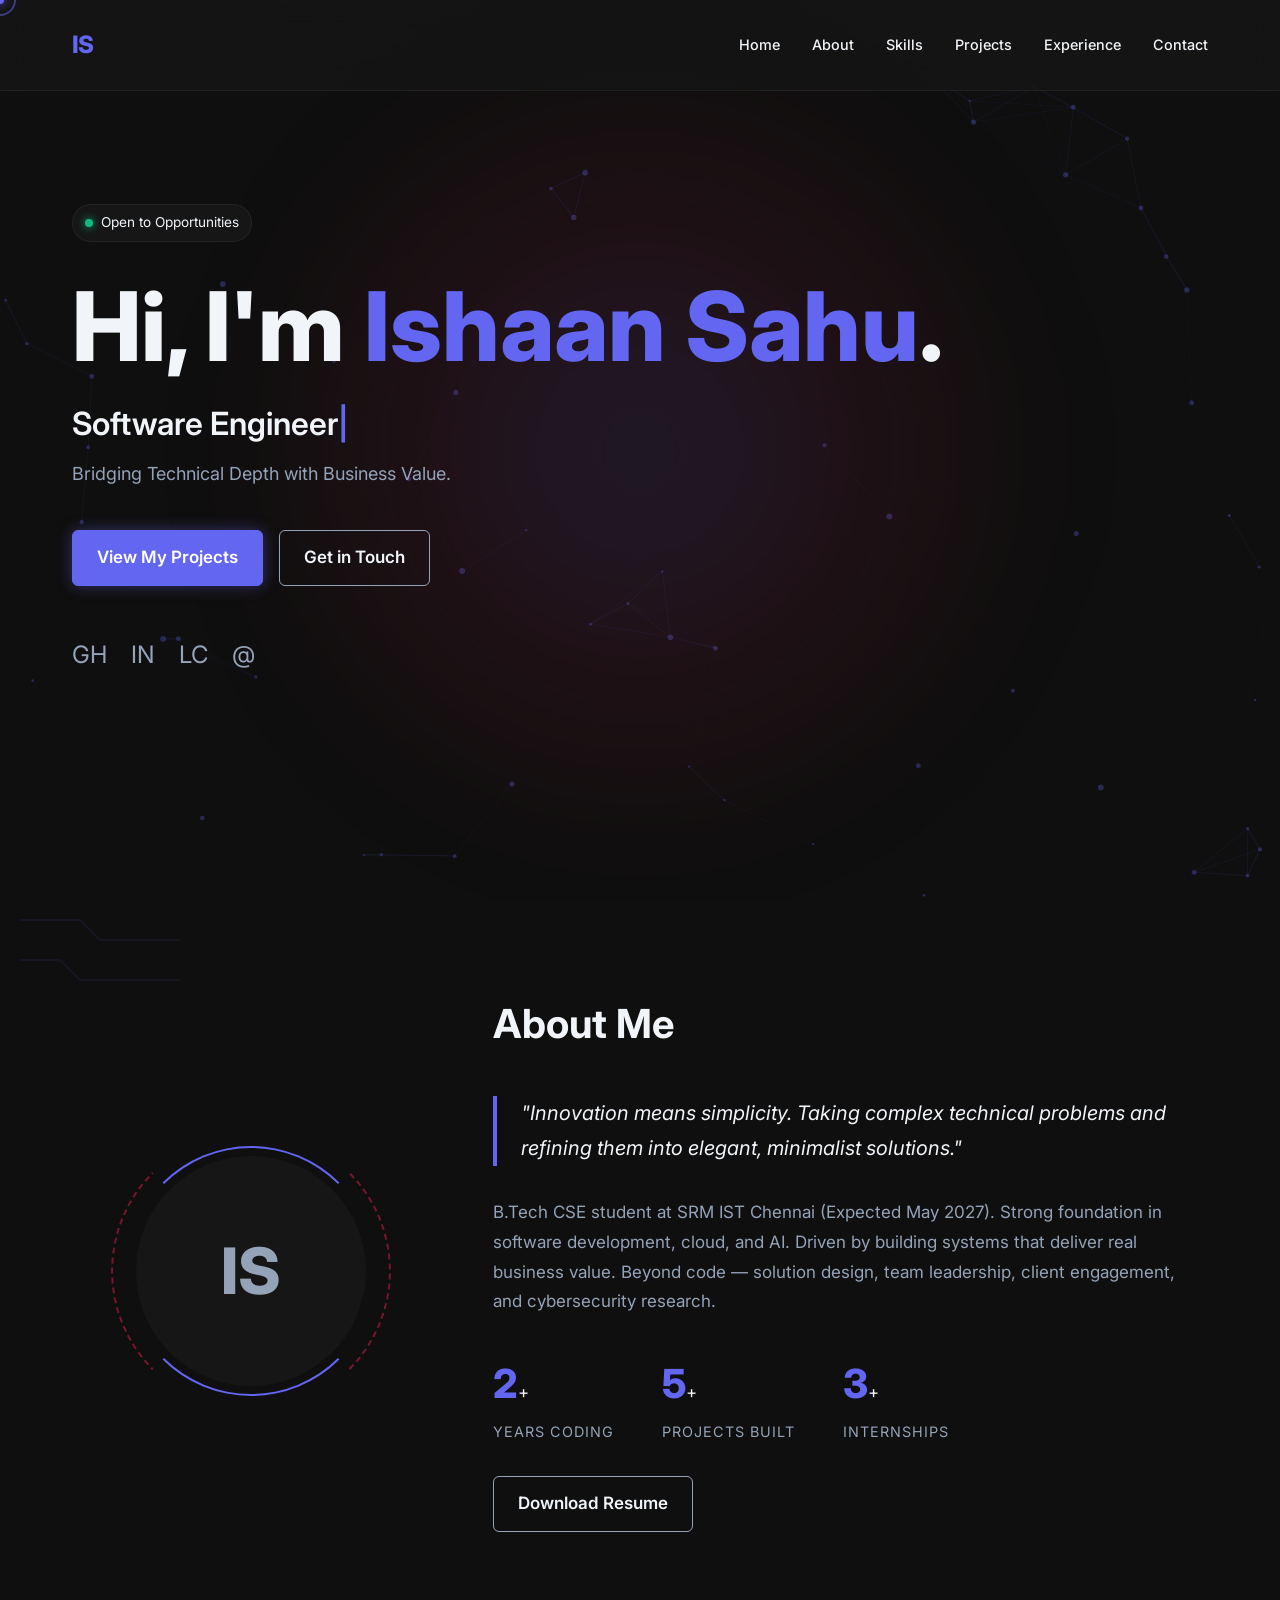
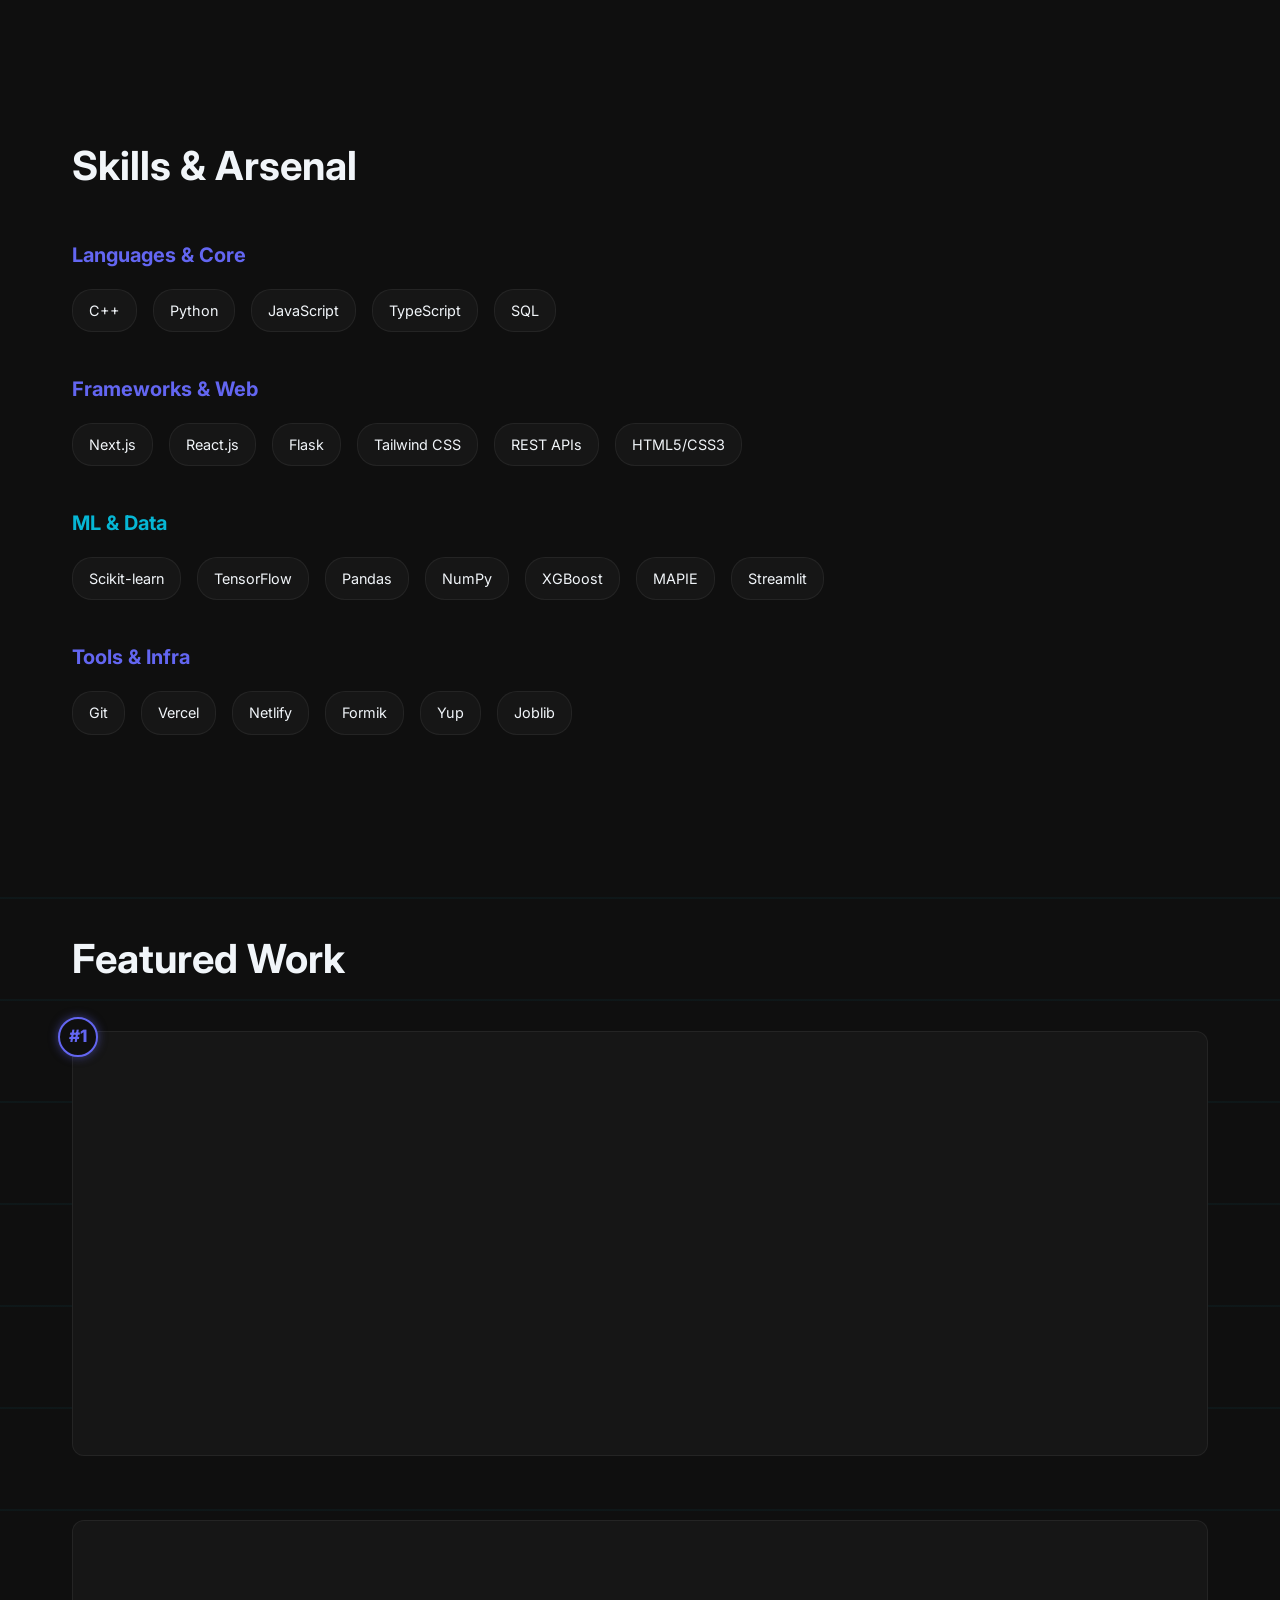
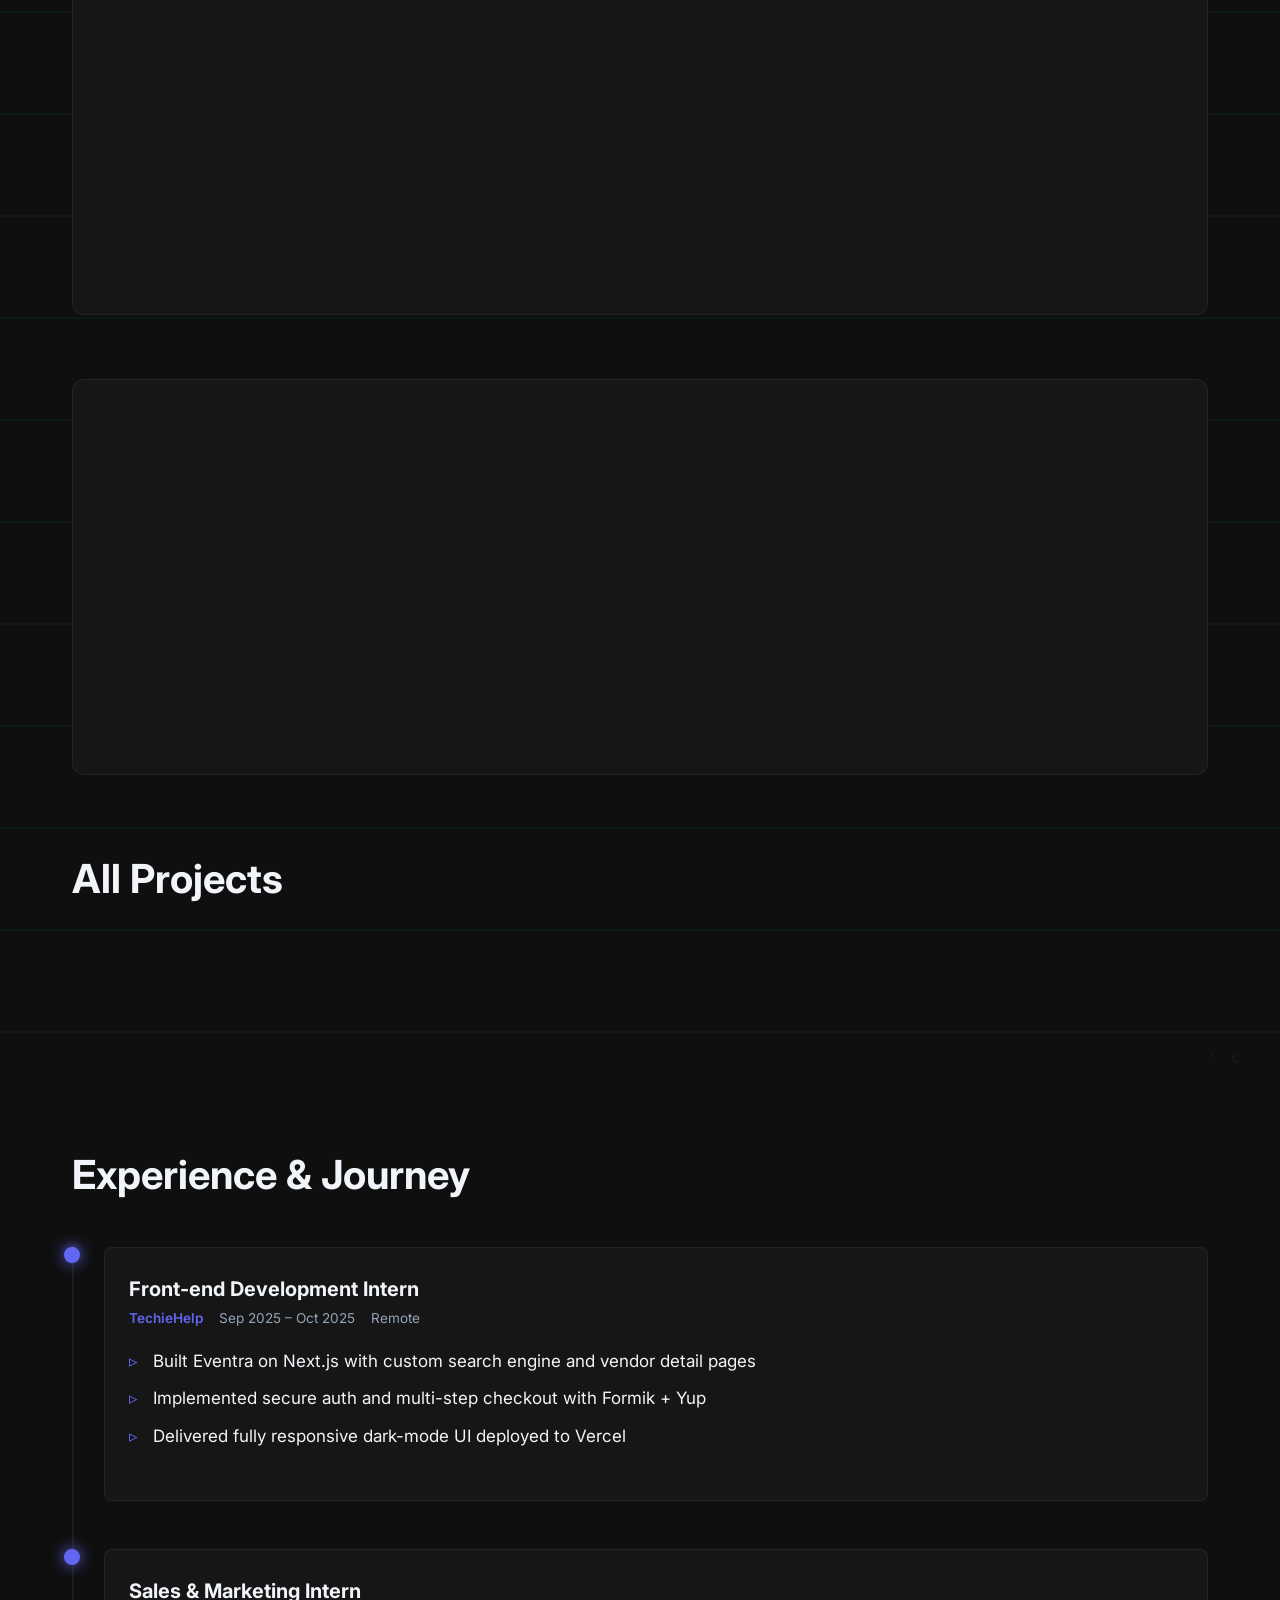
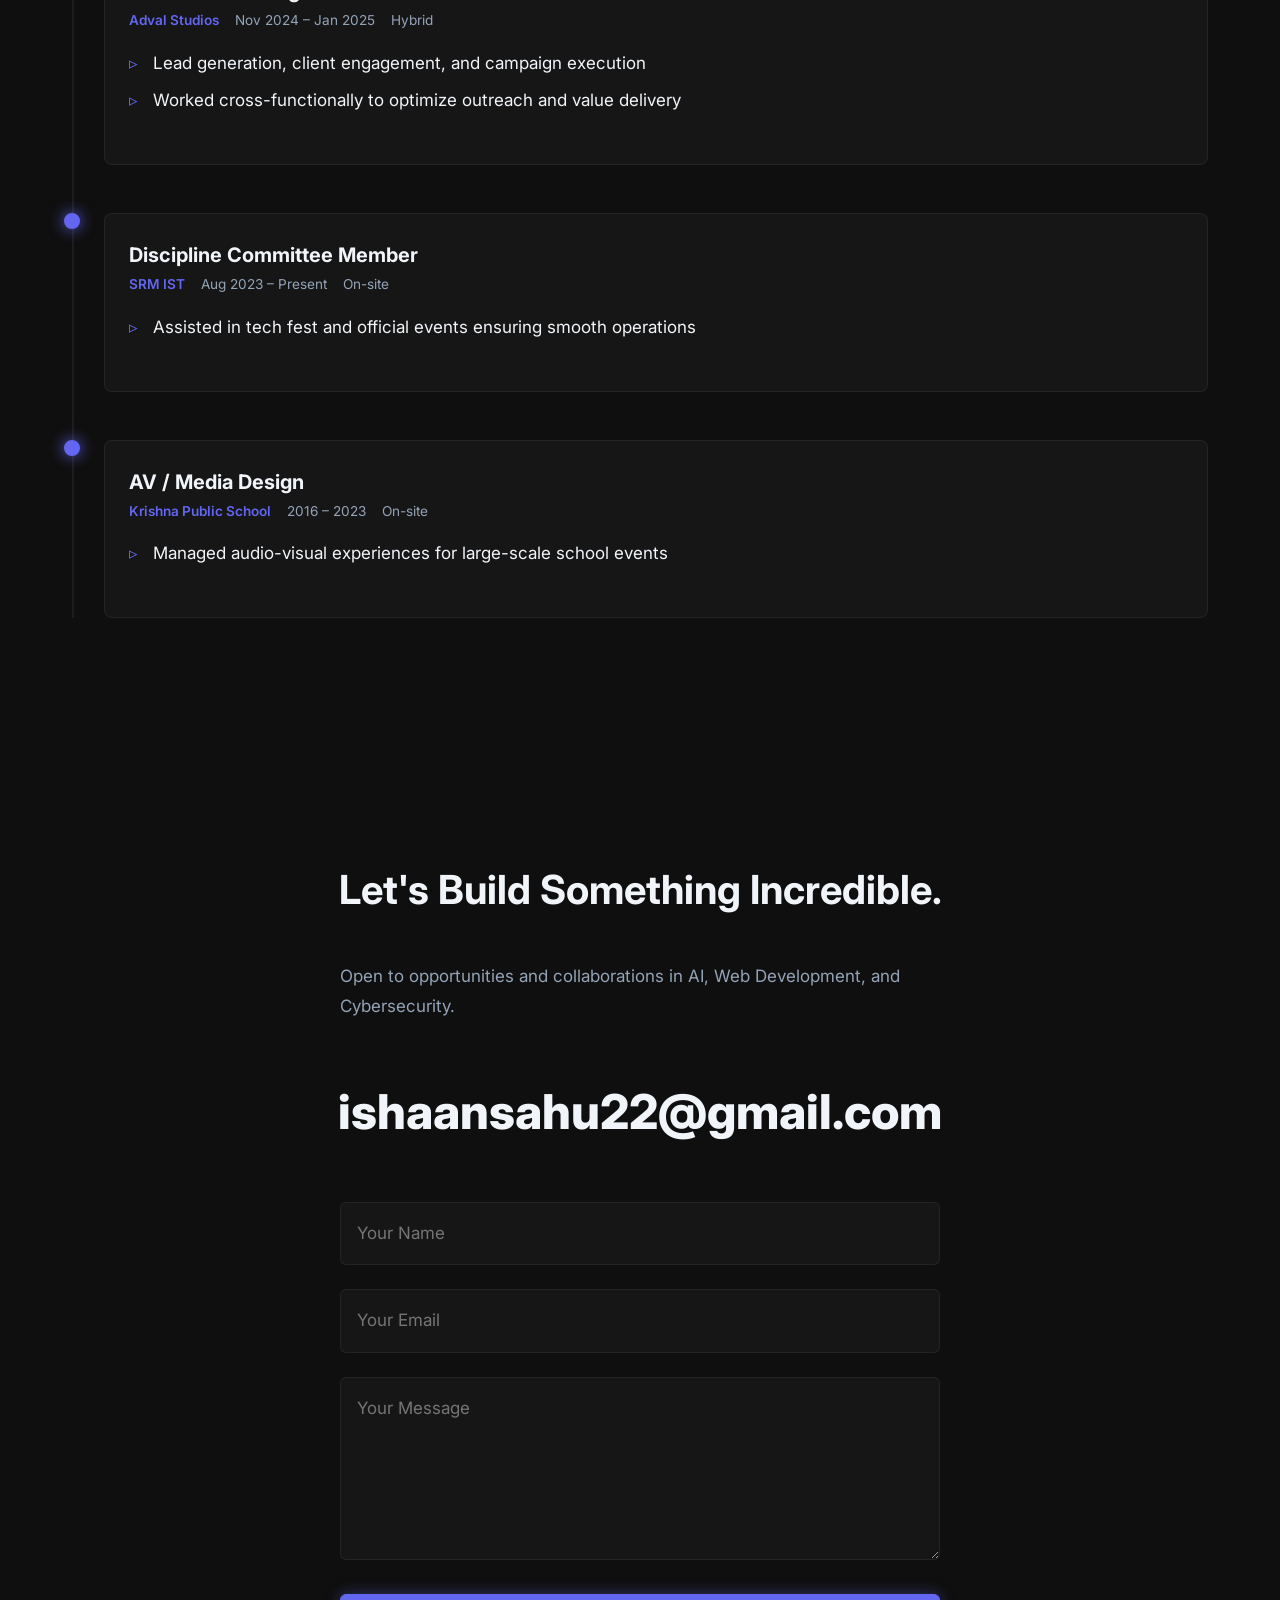
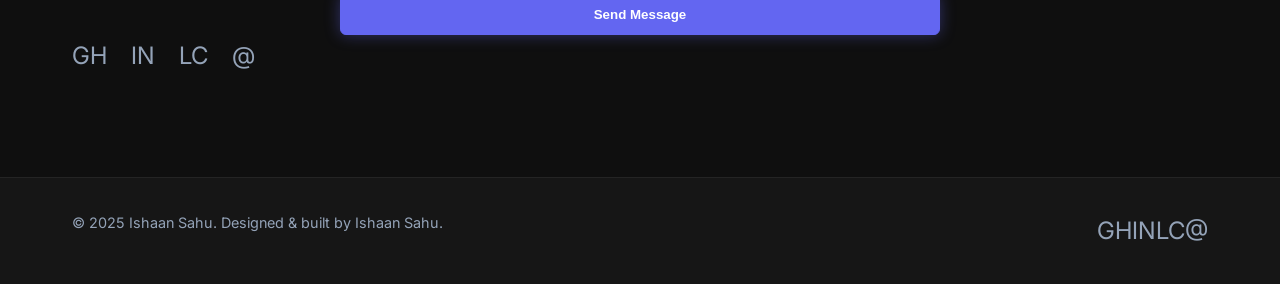
==== index.html @ 908d0d0a "Initial commit: Portfolio site with dynamic content, admin panel, and Netlify functions" ====
<!DOCTYPE html>
<html lang="en">
<head>
  <meta charset="UTF-8">
  <meta name="viewport" content="width=device-width, initial-scale=1.0">
  <title>Ishaan Sahu | Portfolio</title>
  <link rel="preconnect" href="https://fonts.googleapis.com">
  <link rel="preconnect" href="https://fonts.gstatic.com" crossorigin>
  <link href="https://fonts.googleapis.com/css2?family=Inter:wght@300;400;500;600;700;800&display=swap" rel="stylesheet">
  <link rel="stylesheet" href="styles.css">
  <noscript>
    <style>
      .reveal { opacity: 1 !important; transform: none !important; }
      .timeline-item { opacity: 1 !important; transform: none !important; }
      body { cursor: auto; }
    </style>
  </noscript>
</head>
<body>
  <!-- Custom Cursor -->
  <div class="cursor-dot"></div>
  <div class="cursor-ring"></div>

  <!-- Navbar -->
  <nav id="navbar">
    <div class="nav-container">
      <a href="#hero" class="logo">IS</a>
      <div class="hamburger" id="hamburger">
        <span></span><span></span><span></span>
      </div>
      <ul class="nav-links">
        <li><a href="#hero">Home</a></li>
        <li><a href="#about">About</a></li>
        <li><a href="#skills">Skills</a></li>
        <li><a href="#projects">Projects</a></li>
        <li><a href="#experience">Experience</a></li>
        <li><a href="#contact">Contact</a></li>
      </ul>
    </div>
  </nav>

  <!-- Hero Section -->
  <section id="hero" class="hero">
    <div class="hero-bg">
      <div class="gradient-mesh"></div>
      <canvas id="neural-canvas"></canvas>
    </div>
    <div class="hero-content container reveal">
      <div class="status-badge" id="hero-status">
        <span class="pulse-dot"></span>
        <span id="hero-status-text">Loading...</span>
      </div>
      <h1 class="hero-heading" id="hero-heading">Hi, I'm <span class="accent-text">Ishaan Sahu</span>.</h1>
      <div class="typewriter-container">
        <span id="typewriter" class="typewriter"></span><span class="cursor">|</span>
      </div>
      <p class="hero-subtext" id="hero-subtext"></p>
      <div class="hero-ctas">
        <a href="#projects" class="btn btn-primary">View My Projects</a>
        <a href="#contact" class="btn btn-outline">Get in Touch</a>
      </div>
      <div class="social-row" id="hero-socials">
        <!-- Injected via JS -->
      </div>
    </div>
  </section>

  <!-- About Section -->
  <section id="about" class="about">
    <!-- SVG Decorations -->
    <svg class="circuit-deco top-left" viewBox="0 0 100 100" xmlns="http://www.w3.org/2000/svg">
      <path d="M10,10 L40,10 L50,20 L90,20 M10,30 L30,30 L40,40 L90,40" stroke="var(--accent-primary)" fill="none" stroke-width="1"/>
    </svg>
    <div class="container reveal">
      <div class="about-grid">
        <div class="about-visual">
          <div class="avatar-container">
            <div class="avatar-ring inner-ring"></div>
            <div class="avatar-ring outer-ring"></div>
            <div class="avatar-placeholder">IS</div>
          </div>
        </div>
        <div class="about-text">
          <h2 class="section-title">About Me</h2>
          <blockquote class="italic-quote">"Innovation means simplicity. Taking complex technical problems and refining them into elegant, minimalist solutions."</blockquote>
          <p id="about-bio"></p>
          <div class="stats-row">
            <div class="stat-item"><span class="stat-number" data-target="2">0</span><span>+</span><div class="stat-label">Years Coding</div></div>
            <div class="stat-item"><span class="stat-number" data-target="5">0</span><span>+</span><div class="stat-label">Projects Built</div></div>
            <div class="stat-item"><span class="stat-number" data-target="3">0</span><span>+</span><div class="stat-label">Internships</div></div>
          </div>
          <a href="assets/resume.pdf" target="_blank" class="btn btn-outline">Download Resume</a>
        </div>
      </div>
    </div>
  </section>

  <!-- Skills Section -->
  <section id="skills" class="skills">
    <div class="container reveal">
      <h2 class="section-title">Skills & Arsenal</h2>
      <div id="skills-container" class="skills-grid">
        <!-- Injected via JS -->
      </div>
    </div>
  </section>

  <!-- Projects Section -->
  <section id="projects" class="projects">
    <div class="projects-bg">
      <div class="data-stream"></div>
    </div>
    <div class="container reveal">
      <h2 class="section-title">Featured Work</h2>
      <div id="featured-projects" class="featured-grid">
        <!-- Injected via JS -->
      </div>

      <h2 class="section-title mt-20">All Projects</h2>
      <div id="all-projects" class="all-projects-grid">
        <!-- Injected via JS -->
      </div>
    </div>
  </section>

  <!-- Experience Section -->
  <section id="experience" class="experience">
    <div class="matrix-rain" id="matrix-rain"></div>
    <div class="container reveal">
      <h2 class="section-title">Experience & Journey</h2>
      <div class="timeline" id="timeline-container">
        <div class="timeline-line"></div>
        <!-- Injected via JS -->
      </div>
    </div>
  </section>

  <!-- Contact Section -->
  <section id="contact" class="contact">
    <div class="container reveal">
      <h2 class="section-title center">Let's Build Something Incredible.</h2>
      <p class="contact-subtext center">Open to opportunities and collaborations in AI, Web Development, and Cybersecurity.</p>
      
      <a href="mailto:ishaansahu22@gmail.com" class="hero-email" id="contact-email">ishaansahu22@gmail.com</a>
      
      <div class="contact-form-container">
        <form name="contact" method="POST" data-netlify="true" class="contact-form">
          <div class="form-group">
            <input type="text" name="name" required placeholder="Your Name">
          </div>
          <div class="form-group">
            <input type="email" name="email" required placeholder="Your Email">
          </div>
          <div class="form-group">
            <textarea name="message" required placeholder="Your Message" rows="5"></textarea>
          </div>
          <button type="submit" class="btn btn-primary btn-submit">Send Message</button>
        </form>
      </div>
      
      <div class="social-row center" id="contact-socials">
        <!-- Injected via JS -->
      </div>
    </div>
  </section>

  <!-- Footer -->
  <footer id="footer">
    <div class="container footer-container">
      <p id="footer-text"></p>
      <div class="footer-socials" id="footer-socials-row"></div>
    </div>
  </footer>

  <script src="script.js"></script>
</body>
</html>
---- styles.css ----
:root {
  /* Colors */
  --bg-dark: #0f0f0f;
  --surface: #161616;
  --surface-hover: #1c1c1c;
  --text-main: #f1f5f9;
  --text-muted: #94a3b8;
  
  --accent-primary: #6366f1; /* Indigo */
  --accent-secondary: #e11d48; /* Crimson */
  --accent-tertiary: #06b6d4; /* Cyan */
  
  --card-border: rgba(255, 255, 255, 0.06);
  --glass-bg: rgba(22, 22, 22, 0.8);
  
  /* Typography */
  --font-family: 'Inter', sans-serif;
  --font-hero: 800 6rem/1.1 var(--font-family); /* Responsive in media queries */
  --font-title: 700 2.5rem/1.2 var(--font-family);
  --font-body: 400 1.0625rem/1.75 var(--font-family); /* 17px */
  
  /* Layout */
  --max-width: 1200px;
  --section-padding: 100px 0;
  
  /* Transitions */
  --transition-fast: 200ms cubic-bezier(0.4, 0, 0.2, 1);
  --transition-slow: 400ms cubic-bezier(0.4, 0, 0.2, 1);
}

/* Accent preset handling via class */
body.theme-emerald { --accent-primary: #10b981; }
body.theme-amber { --accent-primary: #f59e0b; }

* {
  margin: 0;
  padding: 0;
  box-sizing: border-box;
}

html {
  scroll-behavior: smooth;
  font-size: 16px;
}

body {
  background-color: var(--bg-dark);
  color: var(--text-main);
  font: var(--font-body);
  overflow-x: hidden;
  cursor: none; /* Hide default for custom cursor */
}

/* Custom Cursor */
.cursor-dot, .cursor-ring {
  position: fixed;
  top: 0;
  left: 0;
  transform: translate(-50%, -50%);
  border-radius: 50%;
  pointer-events: none;
  z-index: 9999;
}
.cursor-dot {
  width: 8px;
  height: 8px;
  background-color: var(--accent-primary);
  box-shadow: 0 0 10px var(--accent-primary);
  transition: transform 0.1s;
}
.cursor-ring {
  width: 32px;
  height: 32px;
  border: 2px solid var(--accent-primary);
  opacity: 0.5;
  transition: width 0.2s, height 0.2s, border-color 0.2s, opacity 0.2s;
}
body.hovering .cursor-dot {
  transform: translate(-50%, -50%) scale(0.5);
}
body.hovering .cursor-ring {
  width: 48px;
  height: 48px;
  opacity: 1;
}
body.destructive-hover .cursor-dot { background-color: var(--accent-secondary); box-shadow: 0 0 10px var(--accent-secondary); }
body.destructive-hover .cursor-ring { border-color: var(--accent-secondary); }

/* Typography Helpers */
h1, h2, h3, h4 { color: var(--text-main); }
p { color: var(--text-muted); margin-bottom: 1rem; }
a { color: var(--text-main); text-decoration: none; transition: color var(--transition-fast); }
.accent-text { color: var(--accent-primary); }
.italic-quote {
  font-style: italic;
  font-size: 1.25rem;
  color: var(--text-main);
  border-left: 4px solid var(--accent-primary);
  padding-left: 1.5rem;
  margin-bottom: 2rem;
}
.mt-20 { margin-top: 5rem; }

/* Layout */
.container {
  width: 100%;
  max-width: var(--max-width);
  margin: 0 auto;
  padding: 0 2rem;
}
section { padding: var(--section-padding); position: relative; }
.section-title { font: var(--font-title); margin-bottom: 3rem; }
.section-title.center { text-align: center; }

/* Buttons */
.btn {
  display: inline-block;
  padding: 0.75rem 1.5rem;
  border-radius: 6px;
  font-weight: 600;
  cursor: none;
  transition: all var(--transition-fast);
  position: relative;
  overflow: hidden;
}
.btn-primary {
  background: var(--accent-primary);
  color: #fff;
  border: 1px solid var(--accent-primary);
  box-shadow: 0 0 15px rgba(99, 102, 241, 0.4);
}
.btn-primary:hover {
  background: transparent;
  box-shadow: 0 0 25px rgba(99, 102, 241, 0.6);
  transform: translateY(-2px);
}
.btn-outline {
  background: transparent;
  border: 1px solid var(--text-muted);
  color: var(--text-main);
}
.btn-outline:hover {
  border-color: var(--accent-secondary);
  color: var(--accent-secondary);
  transform: translateY(-2px);
}

/* Navbar */
nav {
  position: fixed;
  top: 0;
  width: 100%;
  z-index: 1000;
  background: var(--glass-bg);
  backdrop-filter: blur(14px);
  -webkit-backdrop-filter: blur(14px);
  border-bottom: 1px solid var(--card-border);
  transition: padding var(--transition-slow);
  padding: 1.5rem 0;
}
nav.scrolled { padding: 0.75rem 0; }
.nav-container {
  max-width: var(--max-width);
  margin: 0 auto;
  padding: 0 2rem;
  display: flex;
  justify-content: space-between;
  align-items: center;
}
.logo { font-size: 1.5rem; font-weight: 800; color: var(--accent-primary); letter-spacing: -1px; }
.nav-links { list-style: none; display: flex; gap: 2rem; }
.nav-links a { font-size: 0.9rem; font-weight: 500; position: relative; }
.nav-links a::after {
  content: '';
  position: absolute;
  width: 0; height: 2px;
  bottom: -4px; left: 0;
  background: var(--accent-primary);
  box-shadow: 0 0 8px var(--accent-primary);
  transition: width var(--transition-fast);
}
.nav-links a:hover::after, .nav-links a.active::after { width: 100%; }

.hamburger { display: none; flex-direction: column; gap: 5px; cursor: none; }
.hamburger span { width: 25px; height: 2px; background: var(--text-main); transition: 0.3s; }

/* Hero */
.hero {
  min-height: 100vh;
  display: flex;
  align-items: center;
  position: relative;
  overflow: hidden;
  padding-top: 80px;
}
.hero-bg {
  position: absolute; inset: 0; z-index: -1;
}
#neural-canvas { width: 100%; height: 100%; display: block; }
.gradient-mesh {
  position: absolute;
  top: 50%; left: 50%;
  width: 60vw; height: 60vw;
  background: radial-gradient(circle at center, rgba(99,102,241,0.15) 0%, rgba(225,29,72,0.1) 40%, transparent 70%);
  transform: translate(-50%, -50%);
  filter: blur(80px);
  animation: blob-morph 20s infinite alternate;
}
@keyframes blob-morph {
  0% { transform: translate(-50%, -50%) scale(1); }
  100% { transform: translate(-40%, -60%) scale(1.1); }
}

.status-badge {
  display: inline-flex;
  align-items: center;
  gap: 8px;
  padding: 6px 12px;
  background: var(--surface);
  border: 1px solid var(--card-border);
  border-radius: 20px;
  font-size: 0.85rem;
  margin-bottom: 2rem;
}
.pulse-dot {
  width: 8px; height: 8px;
  background: #10b981;
  border-radius: 50%;
  box-shadow: 0 0 8px #10b981;
  animation: pulse 2s infinite;
}
@keyframes pulse { 0% { opacity: 1; } 50% { opacity: 0.4; } 100% { opacity: 1; } }

.hero-heading { font: var(--font-hero); margin-bottom: 1rem; }
.hero-heading span.word { opacity: 0; display: inline-block; transform: translateY(20px); }

.typewriter-container { font-size: 2rem; font-weight: 600; margin-bottom: 1.5rem; height: 2.4rem; }
.cursor { animation: blink 1s step-end infinite; color: var(--accent-primary); }
@keyframes blink { 50% { opacity: 0; } }

.hero-subtext { max-width: 600px; font-size: 1.125rem; margin-bottom: 2.5rem; }
.hero-ctas { display: flex; gap: 1rem; margin-bottom: 3rem; }
.social-row { display: flex; gap: 1.5rem; }
.social-icon { color: var(--text-muted); font-size: 1.5rem; transition: color var(--transition-fast); }
.social-icon:hover { color: var(--accent-primary); }

/* About */
.about { position: relative; }
.circuit-deco { position: absolute; width: 200px; height: 200px; opacity: 0.08; pointer-events: none; }
.circuit-deco.top-left { top: 0; left: 0; }
.about-grid { display: grid; grid-template-columns: 1fr 2fr; gap: 4rem; align-items: center; }

.avatar-container { position: relative; width: 250px; height: 250px; margin: 0 auto; }
.avatar-ring { position: absolute; inset: 0; border-radius: 50%; border: 2px solid transparent; }
.inner-ring { border-top-color: var(--accent-primary); border-bottom-color: var(--accent-primary); animation: spin 8s linear infinite; }
.outer-ring { inset: -15px; border-left-color: var(--accent-secondary); border-right-color: var(--accent-secondary); border-style: dashed; animation: spin-reverse 15s linear infinite; opacity: 0.5; }
.avatar-placeholder { position: absolute; inset: 10px; background: var(--surface); border-radius: 50%; display: flex; align-items: center; justify-content: center; font-size: 4rem; font-weight: 800; color: var(--text-muted); }

@keyframes spin { 100% { transform: rotate(360deg); } }
@keyframes spin-reverse { 100% { transform: rotate(-360deg); } }

.stats-row { display: flex; gap: 3rem; margin: 2rem 0; }
.stat-number { font-size: 2.5rem; font-weight: 800; color: var(--accent-primary); }
.stat-label { font-size: 0.9rem; color: var(--text-muted); text-transform: uppercase; letter-spacing: 1px; }

/* Skills */
.skills-grid { display: flex; flex-direction: column; gap: 2.5rem; }
.skill-category h3 { color: var(--accent-primary); margin-bottom: 1rem; font-size: 1.25rem; }
.skill-category[data-cat="ML & Data"] h3 { color: var(--accent-tertiary); }
.chips-container { display: flex; flex-wrap: wrap; gap: 1rem; }
.skill-chip {
  background: var(--surface);
  border: 1px solid var(--card-border);
  padding: 0.5rem 1rem;
  border-radius: 20px;
  font-size: 0.9rem;
  position: relative;
  overflow: hidden;
  transition: all var(--transition-fast);
  cursor: none;
}
.skill-chip::before {
  content: ''; position: absolute; top: 0; left: -100%; width: 50%; height: 100%;
  background: linear-gradient(90deg, transparent, rgba(255,255,255,0.1), transparent);
  transition: 0s;
}
.skill-chip:hover {
  transform: translateY(-3px);
  border-color: var(--accent-primary);
  box-shadow: 0 5px 15px rgba(99, 102, 241, 0.2);
}
.skill-category[data-cat="ML & Data"] .skill-chip:hover { border-color: var(--accent-tertiary); box-shadow: 0 5px 15px rgba(6, 182, 212, 0.2); }
.skill-chip:hover::before { left: 100%; transition: 0.6s ease-in-out; }

/* Projects */
.projects { position: relative; }
.projects-bg { position: absolute; inset: 0; z-index: -1; overflow: hidden; }
.data-stream {
  width: 100%; height: 200%;
  background: repeating-linear-gradient(0deg, transparent, transparent 100px, rgba(6, 182, 212, 0.05) 100px, rgba(6, 182, 212, 0.05) 102px);
  animation: stream-down 20s linear infinite;
}
@keyframes stream-down { 100% { transform: translateY(-50%); } }

.featured-grid { display: flex; flex-direction: column; gap: 4rem; }
.project-card {
  background: var(--surface);
  border: 1px solid var(--card-border);
  border-radius: 12px;
  padding: 2.5rem;
  position: relative;
  transition: transform var(--transition-slow), border-color var(--transition-fast);
  transform-style: preserve-3d;
}
.project-card:hover {
  transform: scale(1.02);
  border-color: var(--accent-primary);
  box-shadow: 0 0 30px rgba(99, 102, 241, 0.1);
}
.card-glow {
  position: absolute; inset: -1px; border-radius: 12px; z-index: -1;
  background: linear-gradient(45deg, var(--accent-primary), var(--accent-secondary));
  opacity: 0; transition: opacity var(--transition-slow); filter: blur(10px);
}
.project-card:hover .card-glow { opacity: 0.3; }

.rank-badge {
  position: absolute; top: -15px; left: -15px;
  width: 40px; height: 40px;
  background: var(--bg-dark); border: 2px solid var(--accent-primary);
  border-radius: 50%; display: flex; align-items: center; justify-content: center;
  font-weight: 800; color: var(--accent-primary); z-index: 2;
  box-shadow: 0 0 10px rgba(99, 102, 241, 0.5);
  transition: all var(--transition-fast);
}
.project-card:hover .rank-badge { box-shadow: 0 0 20px rgba(99, 102, 241, 0.8); background: var(--accent-primary); color: #fff; }

.project-header { display: flex; justify-content: space-between; align-items: center; margin-bottom: 1rem; }
.project-title { font-size: 1.75rem; color: var(--text-main); }
.language-badge { font-size: 0.8rem; padding: 4px 8px; background: rgba(255,255,255,0.1); border-radius: 4px; }
.project-desc { margin-bottom: 1.5rem; }
.project-highlights { list-style: none; margin-bottom: 1.5rem; }
.project-highlights li { position: relative; padding-left: 1.5rem; margin-bottom: 0.5rem; }
.project-highlights li::before { content: '▹'; position: absolute; left: 0; color: var(--accent-primary); }
.tech-tags { display: flex; flex-wrap: wrap; gap: 0.5rem; margin-bottom: 2rem; }
.tech-tag { font-size: 0.8rem; color: var(--text-muted); background: var(--bg-dark); padding: 4px 10px; border-radius: 12px; }

.all-projects-grid { display: grid; grid-template-columns: repeat(auto-fill, minmax(300px, 1fr)); gap: 1.5rem; }
.small-card {
  background: var(--surface); border: 1px solid var(--card-border);
  padding: 1.5rem; border-radius: 8px; display: flex; flex-direction: column;
  transition: all var(--transition-fast);
}
.small-card:hover { transform: translateY(-5px); border-color: var(--accent-tertiary); }
.small-card-title { font-size: 1.2rem; margin-bottom: 0.5rem; display: flex; justify-content: space-between; }
.small-card-desc { font-size: 0.9rem; flex-grow: 1; margin-bottom: 1rem; }
.small-card-meta { display: flex; justify-content: space-between; font-size: 0.8rem; color: var(--text-muted); }

/* Experience */
.experience { position: relative; }
.matrix-rain { position: absolute; top: 0; right: 2rem; width: 40px; height: 100%; opacity: 0.1; color: #10b981; font-family: monospace; font-size: 14px; overflow: hidden; writing-mode: vertical-rl; text-orientation: upright; white-space: nowrap; }

.timeline { position: relative; padding-left: 2rem; margin-top: 3rem; }
.timeline-line {
  position: absolute; top: 0; left: 0; width: 2px; height: 100%;
  background: var(--card-border);
}
.timeline-line-fill {
  position: absolute; top: 0; left: -1px; width: 4px; height: 0;
  background: var(--accent-primary); transition: height 0.5s ease-out;
  box-shadow: 0 0 10px var(--accent-primary);
}
.timeline-item { position: relative; margin-bottom: 3rem; opacity: 0; transform: translateX(20px); transition: all 0.5s; }
.timeline-item.visible { opacity: 1; transform: translateX(0); }
.timeline-node {
  position: absolute; left: -2rem; top: 0; width: 16px; height: 16px;
  background: var(--bg-dark); border: 2px solid var(--accent-primary);
  border-radius: 50%; transform: translateX(-50%); z-index: 2;
  transition: all var(--transition-fast);
}
.timeline-item.visible .timeline-node { background: var(--accent-primary); box-shadow: 0 0 15px var(--accent-primary); }
.timeline-content { background: var(--surface); padding: 1.5rem; border-radius: 8px; border: 1px solid var(--card-border); }
.exp-role { font-size: 1.25rem; color: var(--text-main); }
.exp-company { color: var(--accent-primary); font-weight: 600; }
.exp-meta { font-size: 0.85rem; color: var(--text-muted); margin-bottom: 1rem; display: flex; gap: 1rem; }

/* Contact */
.contact-subtext { max-width: 600px; margin: 0 auto 3rem; }
.hero-email { display: block; text-align: center; font-size: 3rem; font-weight: 800; margin-bottom: 3rem; transition: transform var(--transition-fast); }
.hero-email:hover { color: var(--accent-primary); transform: scale(1.05); }

.contact-form-container { max-width: 600px; margin: 0 auto; }
.form-group { margin-bottom: 1.5rem; }
input, textarea {
  width: 100%; padding: 1rem; background: var(--surface); border: 1px solid var(--card-border);
  border-radius: 6px; color: var(--text-main); font: var(--font-body); transition: border-color var(--transition-fast);
}
input:focus, textarea:focus { outline: none; border-color: var(--accent-primary); box-shadow: 0 0 0 2px rgba(99,102,241,0.2); }
.btn-submit { width: 100%; }

/* Footer */
footer { padding: 2rem 0; border-top: 1px solid var(--card-border); background: var(--surface); }
.footer-container { display: flex; justify-content: space-between; align-items: center; font-size: 0.9rem; }

/* Scroll Reveal */
.reveal { opacity: 0; transform: translateY(20px); transition: opacity 0.6s ease-out, transform 0.6s ease-out; }
.reveal.active { opacity: 1; transform: translateY(0); }

/* Responsive */
@media (max-width: 768px) {
  :root { --font-hero: 800 3.5rem/1.1 var(--font-family); }
  .hamburger { display: flex; }
  .nav-links {
    position: fixed; top: 70px; right: -100%; flex-direction: column;
    background: var(--surface); width: 250px; height: 100vh; padding: 2rem;
    transition: 0.3s; border-left: 1px solid var(--card-border);
  }
  .nav-links.active { right: 0; }
  .about-grid { grid-template-columns: 1fr; }
  .stats-row { flex-direction: column; gap: 1.5rem; }
  .hero-email { font-size: 1.8rem; }
  .footer-container { flex-direction: column; gap: 1rem; text-align: center; }
}

@media (prefers-reduced-motion: reduce) {
  *, *::before, *::after {
    animation-duration: 0.01ms !important;
    animation-iteration-count: 1 !important;
    transition-duration: 0.01ms !important;
    scroll-behavior: auto !important;
  }
  .cursor-dot, .cursor-ring { display: none; }
  body { cursor: auto; }
}
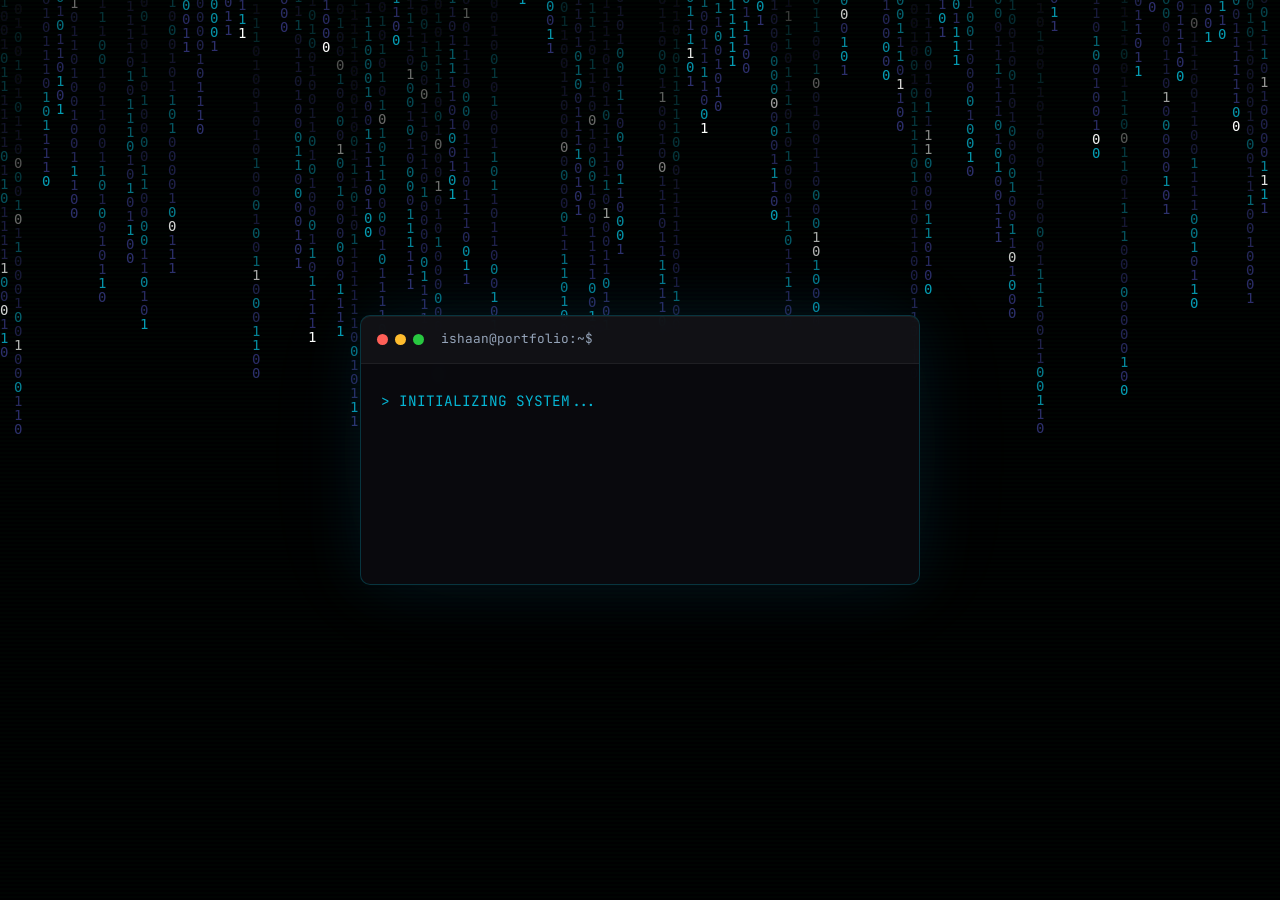
==== commit 86f84925: "Major: Multi-page SPA with cybersecurity intro animation - Each nav button shows a separate page ins" ====
--- a/index.html
+++ b/index.html
@@ -4,19 +4,41 @@
   <meta charset="UTF-8">
   <meta name="viewport" content="width=device-width, initial-scale=1.0">
   <title>Ishaan Sahu | Portfolio</title>
+  <meta name="description" content="Portfolio of Ishaan Sahu — Software Engineer, ML Engineer, Full-Stack Developer.">
   <link rel="preconnect" href="https://fonts.googleapis.com">
   <link rel="preconnect" href="https://fonts.gstatic.com" crossorigin>
-  <link href="https://fonts.googleapis.com/css2?family=Inter:wght@300;400;500;600;700;800&display=swap" rel="stylesheet">
+  <link href="https://fonts.googleapis.com/css2?family=Inter:wght@300;400;500;600;700;800&family=JetBrains+Mono:wght@400;700&display=swap" rel="stylesheet">
   <link rel="stylesheet" href="styles.css">
   <noscript>
     <style>
+      .intro-overlay { display: none !important; }
       .reveal { opacity: 1 !important; transform: none !important; }
       .timeline-item { opacity: 1 !important; transform: none !important; }
+      .page-section { display: block !important; }
+      #hero { display: flex !important; }
       body { cursor: auto; }
     </style>
   </noscript>
 </head>
 <body>
+
+  <!-- ============ INTRO OVERLAY ============ -->
+  <div id="intro-overlay" class="intro-overlay">
+    <canvas id="binary-rain"></canvas>
+    <div class="scanline"></div>
+    <div class="intro-content">
+      <div class="terminal-window">
+        <div class="terminal-header">
+          <span class="terminal-dot red"></span>
+          <span class="terminal-dot yellow"></span>
+          <span class="terminal-dot green"></span>
+          <span class="terminal-title">ishaan@portfolio:~$</span>
+        </div>
+        <div class="terminal-body" id="terminal-body"></div>
+      </div>
+    </div>
+  </div>
+
   <!-- Custom Cursor -->
   <div class="cursor-dot"></div>
   <div class="cursor-ring"></div>
@@ -29,7 +51,7 @@
         <span></span><span></span><span></span>
       </div>
       <ul class="nav-links">
-        <li><a href="#hero">Home</a></li>
+        <li><a href="#hero" class="active">Home</a></li>
         <li><a href="#about">About</a></li>
         <li><a href="#skills">Skills</a></li>
         <li><a href="#projects">Projects</a></li>
@@ -40,7 +62,7 @@
   </nav>
 
   <!-- Hero Section -->
-  <section id="hero" class="hero">
+  <section id="hero" class="hero page-section">
     <div class="hero-bg">
       <div class="gradient-mesh"></div>
       <canvas id="neural-canvas"></canvas>
@@ -66,7 +88,7 @@
   </section>
 
   <!-- About Section -->
-  <section id="about" class="about">
+  <section id="about" class="about page-section">
     <!-- SVG Decorations -->
     <svg class="circuit-deco top-left" viewBox="0 0 100 100" xmlns="http://www.w3.org/2000/svg">
       <path d="M10,10 L40,10 L50,20 L90,20 M10,30 L30,30 L40,40 L90,40" stroke="var(--accent-primary)" fill="none" stroke-width="1"/>
@@ -96,9 +118,9 @@
   </section>
 
   <!-- Skills Section -->
-  <section id="skills" class="skills">
+  <section id="skills" class="skills page-section">
     <div class="container reveal">
-      <h2 class="section-title">Skills & Arsenal</h2>
+      <h2 class="section-title">Skills &amp; Arsenal</h2>
       <div id="skills-container" class="skills-grid">
         <!-- Injected via JS -->
       </div>
@@ -106,7 +128,7 @@
   </section>
 
   <!-- Projects Section -->
-  <section id="projects" class="projects">
+  <section id="projects" class="projects page-section">
     <div class="projects-bg">
       <div class="data-stream"></div>
     </div>
@@ -124,10 +146,10 @@
   </section>
 
   <!-- Experience Section -->
-  <section id="experience" class="experience">
+  <section id="experience" class="experience page-section">
     <div class="matrix-rain" id="matrix-rain"></div>
     <div class="container reveal">
-      <h2 class="section-title">Experience & Journey</h2>
+      <h2 class="section-title">Experience &amp; Journey</h2>
       <div class="timeline" id="timeline-container">
         <div class="timeline-line"></div>
         <!-- Injected via JS -->
@@ -136,7 +158,7 @@
   </section>
 
   <!-- Contact Section -->
-  <section id="contact" class="contact">
+  <section id="contact" class="contact page-section">
     <div class="container reveal">
       <h2 class="section-title center">Let's Build Something Incredible.</h2>
       <p class="contact-subtext center">Open to opportunities and collaborations in AI, Web Development, and Cybersecurity.</p>
--- a/styles.css
+++ b/styles.css
@@ -1,8 +1,8 @@
 :root {
   /* Colors */
-  --bg-dark: #0f0f0f;
-  --surface: #161616;
-  --surface-hover: #1c1c1c;
+  --bg-dark: #0a0a0f;
+  --surface: #12121a;
+  --surface-hover: #1a1a25;
   --text-main: #f1f5f9;
   --text-muted: #94a3b8;
   
@@ -11,17 +11,19 @@
   --accent-tertiary: #06b6d4; /* Cyan */
   
   --card-border: rgba(255, 255, 255, 0.06);
-  --glass-bg: rgba(22, 22, 22, 0.8);
+  --glass-bg: rgba(18, 18, 26, 0.85);
   
   /* Typography */
   --font-family: 'Inter', sans-serif;
-  --font-hero: 800 6rem/1.1 var(--font-family); /* Responsive in media queries */
+  --font-mono: 'JetBrains Mono', 'Courier New', monospace;
+  --font-hero: 800 6rem/1.1 var(--font-family);
   --font-title: 700 2.5rem/1.2 var(--font-family);
-  --font-body: 400 1.0625rem/1.75 var(--font-family); /* 17px */
+  --font-body: 400 1.0625rem/1.75 var(--font-family);
   
   /* Layout */
   --max-width: 1200px;
   --section-padding: 100px 0;
+  --nav-height: 72px;
   
   /* Transitions */
   --transition-fast: 200ms cubic-bezier(0.4, 0, 0.2, 1);
@@ -29,6 +31,7 @@
 }
 
 /* Accent preset handling via class */
+body.theme-indigo { --accent-primary: #6366f1; }
 body.theme-emerald { --accent-primary: #10b981; }
 body.theme-amber { --accent-primary: #f59e0b; }
 
@@ -48,10 +51,15 @@
   color: var(--text-main);
   font: var(--font-body);
   overflow-x: hidden;
-  cursor: none; /* Hide default for custom cursor */
-}
-
-/* Custom Cursor */
+  cursor: none;
+  min-height: 100vh;
+  display: flex;
+  flex-direction: column;
+}
+
+/* ============================================
+   CUSTOM CURSOR
+   ============================================ */
 .cursor-dot, .cursor-ring {
   position: fixed;
   top: 0;
@@ -83,10 +91,166 @@
   height: 48px;
   opacity: 1;
 }
-body.destructive-hover .cursor-dot { background-color: var(--accent-secondary); box-shadow: 0 0 10px var(--accent-secondary); }
-body.destructive-hover .cursor-ring { border-color: var(--accent-secondary); }
-
-/* Typography Helpers */
+
+/* ============================================
+   INTRO OVERLAY
+   ============================================ */
+.intro-overlay {
+  position: fixed;
+  inset: 0;
+  z-index: 10000;
+  background: #050508;
+  display: flex;
+  align-items: center;
+  justify-content: center;
+  transition: opacity 0.8s ease, transform 0.8s ease;
+}
+.intro-overlay.fade-out {
+  opacity: 0;
+  transform: scale(1.05);
+  pointer-events: none;
+}
+
+#binary-rain {
+  position: absolute;
+  inset: 0;
+  width: 100%;
+  height: 100%;
+}
+
+.scanline {
+  position: absolute;
+  inset: 0;
+  background: repeating-linear-gradient(
+    0deg,
+    transparent,
+    transparent 2px,
+    rgba(0, 255, 65, 0.015) 2px,
+    rgba(0, 255, 65, 0.015) 4px
+  );
+  pointer-events: none;
+  z-index: 1;
+}
+
+.intro-content {
+  position: relative;
+  z-index: 2;
+}
+
+.terminal-window {
+  background: rgba(10, 10, 15, 0.92);
+  border: 1px solid rgba(6, 182, 212, 0.25);
+  border-radius: 10px;
+  width: 560px;
+  max-width: 92vw;
+  box-shadow:
+    0 0 60px rgba(6, 182, 212, 0.1),
+    0 0 120px rgba(99, 102, 241, 0.05),
+    inset 0 1px 0 rgba(255, 255, 255, 0.05);
+  overflow: hidden;
+  backdrop-filter: blur(10px);
+}
+
+.terminal-header {
+  display: flex;
+  align-items: center;
+  gap: 7px;
+  padding: 12px 16px;
+  background: rgba(255, 255, 255, 0.03);
+  border-bottom: 1px solid rgba(255, 255, 255, 0.06);
+}
+
+.terminal-dot {
+  width: 11px;
+  height: 11px;
+  border-radius: 50%;
+}
+.terminal-dot.red { background: #ff5f57; }
+.terminal-dot.yellow { background: #febc2e; }
+.terminal-dot.green { background: #28c840; }
+
+.terminal-title {
+  margin-left: 10px;
+  font-family: var(--font-mono);
+  font-size: 0.8rem;
+  color: var(--text-muted);
+}
+
+.terminal-body {
+  padding: 1.5rem 1.25rem;
+  font-family: var(--font-mono);
+  font-size: 0.9rem;
+  min-height: 220px;
+  line-height: 1.8;
+}
+
+.terminal-line {
+  margin-bottom: 0.35rem;
+  opacity: 0;
+  animation: fadeInLine 0.2s ease forwards;
+  white-space: nowrap;
+  overflow: hidden;
+}
+
+.terminal-line.cyan { color: #06b6d4; }
+.terminal-line.green { color: #10b981; }
+.terminal-line.dim { color: #4a5568; }
+.terminal-line.success {
+  color: #10b981;
+  font-weight: 700;
+  font-size: 1.05rem;
+  text-shadow: 0 0 15px rgba(16, 185, 129, 0.6), 0 0 30px rgba(16, 185, 129, 0.3);
+  letter-spacing: 2px;
+}
+
+.terminal-line.glitch {
+  animation: fadeInLine 0.2s ease forwards, glitchFlicker 0.15s ease 0.3s 3;
+}
+
+@keyframes fadeInLine {
+  from { opacity: 0; transform: translateX(-8px); }
+  to { opacity: 1; transform: translateX(0); }
+}
+
+@keyframes glitchFlicker {
+  0% { opacity: 1; transform: translateX(0); }
+  25% { opacity: 0.6; transform: translateX(3px); }
+  50% { opacity: 1; transform: translateX(-2px); }
+  75% { opacity: 0.8; transform: translateX(1px); }
+  100% { opacity: 1; transform: translateX(0); }
+}
+
+/* ============================================
+   PAGE NAVIGATION SYSTEM
+   ============================================ */
+section.page-section {
+  display: none;
+  flex-grow: 1;
+}
+
+section.page-section.page-active {
+  display: block;
+  animation: pageIn 0.6s cubic-bezier(0.16, 1, 0.3, 1);
+}
+
+section.hero.page-section.page-active {
+  display: flex;
+}
+
+@keyframes pageIn {
+  from {
+    opacity: 0;
+    transform: translateY(25px);
+  }
+  to {
+    opacity: 1;
+    transform: translateY(0);
+  }
+}
+
+/* ============================================
+   TYPOGRAPHY & HELPERS
+   ============================================ */
 h1, h2, h3, h4 { color: var(--text-main); }
 p { color: var(--text-muted); margin-bottom: 1rem; }
 a { color: var(--text-main); text-decoration: none; transition: color var(--transition-fast); }
@@ -112,7 +276,9 @@
 .section-title { font: var(--font-title); margin-bottom: 3rem; }
 .section-title.center { text-align: center; }
 
-/* Buttons */
+/* ============================================
+   BUTTONS
+   ============================================ */
 .btn {
   display: inline-block;
   padding: 0.75rem 1.5rem;
@@ -145,7 +311,9 @@
   transform: translateY(-2px);
 }
 
-/* Navbar */
+/* ============================================
+   NAVBAR
+   ============================================ */
 nav {
   position: fixed;
   top: 0;
@@ -156,7 +324,7 @@
   -webkit-backdrop-filter: blur(14px);
   border-bottom: 1px solid var(--card-border);
   transition: padding var(--transition-slow);
-  padding: 1.5rem 0;
+  padding: 1.25rem 0;
 }
 nav.scrolled { padding: 0.75rem 0; }
 .nav-container {
@@ -169,7 +337,13 @@
 }
 .logo { font-size: 1.5rem; font-weight: 800; color: var(--accent-primary); letter-spacing: -1px; }
 .nav-links { list-style: none; display: flex; gap: 2rem; }
-.nav-links a { font-size: 0.9rem; font-weight: 500; position: relative; }
+.nav-links a {
+  font-size: 0.9rem;
+  font-weight: 500;
+  position: relative;
+  padding: 4px 0;
+  transition: color var(--transition-fast);
+}
 .nav-links a::after {
   content: '';
   position: absolute;
@@ -179,12 +353,16 @@
   box-shadow: 0 0 8px var(--accent-primary);
   transition: width var(--transition-fast);
 }
+.nav-links a:hover { color: var(--accent-primary); }
 .nav-links a:hover::after, .nav-links a.active::after { width: 100%; }
+.nav-links a.active { color: var(--accent-primary); }
 
 .hamburger { display: none; flex-direction: column; gap: 5px; cursor: none; }
 .hamburger span { width: 25px; height: 2px; background: var(--text-main); transition: 0.3s; }
 
-/* Hero */
+/* ============================================
+   HERO
+   ============================================ */
 .hero {
   min-height: 100vh;
   display: flex;
@@ -232,7 +410,6 @@
 @keyframes pulse { 0% { opacity: 1; } 50% { opacity: 0.4; } 100% { opacity: 1; } }
 
 .hero-heading { font: var(--font-hero); margin-bottom: 1rem; }
-.hero-heading span.word { opacity: 0; display: inline-block; transform: translateY(20px); }
 
 .typewriter-container { font-size: 2rem; font-weight: 600; margin-bottom: 1.5rem; height: 2.4rem; }
 .cursor { animation: blink 1s step-end infinite; color: var(--accent-primary); }
@@ -244,8 +421,13 @@
 .social-icon { color: var(--text-muted); font-size: 1.5rem; transition: color var(--transition-fast); }
 .social-icon:hover { color: var(--accent-primary); }
 
-/* About */
-.about { position: relative; }
+/* ============================================
+   ABOUT
+   ============================================ */
+.about {
+  position: relative;
+  padding-top: calc(var(--nav-height) + 60px);
+}
 .circuit-deco { position: absolute; width: 200px; height: 200px; opacity: 0.08; pointer-events: none; }
 .circuit-deco.top-left { top: 0; left: 0; }
 .about-grid { display: grid; grid-template-columns: 1fr 2fr; gap: 4rem; align-items: center; }
@@ -263,7 +445,12 @@
 .stat-number { font-size: 2.5rem; font-weight: 800; color: var(--accent-primary); }
 .stat-label { font-size: 0.9rem; color: var(--text-muted); text-transform: uppercase; letter-spacing: 1px; }
 
-/* Skills */
+/* ============================================
+   SKILLS
+   ============================================ */
+.skills {
+  padding-top: calc(var(--nav-height) + 60px);
+}
 .skills-grid { display: flex; flex-direction: column; gap: 2.5rem; }
 .skill-category h3 { color: var(--accent-primary); margin-bottom: 1rem; font-size: 1.25rem; }
 .skill-category[data-cat="ML & Data"] h3 { color: var(--accent-tertiary); }
@@ -292,8 +479,13 @@
 .skill-category[data-cat="ML & Data"] .skill-chip:hover { border-color: var(--accent-tertiary); box-shadow: 0 5px 15px rgba(6, 182, 212, 0.2); }
 .skill-chip:hover::before { left: 100%; transition: 0.6s ease-in-out; }
 
-/* Projects */
-.projects { position: relative; }
+/* ============================================
+   PROJECTS
+   ============================================ */
+.projects {
+  position: relative;
+  padding-top: calc(var(--nav-height) + 60px);
+}
 .projects-bg { position: absolute; inset: 0; z-index: -1; overflow: hidden; }
 .data-stream {
   width: 100%; height: 200%;
@@ -342,8 +534,6 @@
 .project-highlights { list-style: none; margin-bottom: 1.5rem; }
 .project-highlights li { position: relative; padding-left: 1.5rem; margin-bottom: 0.5rem; }
 .project-highlights li::before { content: '▹'; position: absolute; left: 0; color: var(--accent-primary); }
-.tech-tags { display: flex; flex-wrap: wrap; gap: 0.5rem; margin-bottom: 2rem; }
-.tech-tag { font-size: 0.8rem; color: var(--text-muted); background: var(--bg-dark); padding: 4px 10px; border-radius: 12px; }
 
 .all-projects-grid { display: grid; grid-template-columns: repeat(auto-fill, minmax(300px, 1fr)); gap: 1.5rem; }
 .small-card {
@@ -356,8 +546,13 @@
 .small-card-desc { font-size: 0.9rem; flex-grow: 1; margin-bottom: 1rem; }
 .small-card-meta { display: flex; justify-content: space-between; font-size: 0.8rem; color: var(--text-muted); }
 
-/* Experience */
-.experience { position: relative; }
+/* ============================================
+   EXPERIENCE
+   ============================================ */
+.experience {
+  position: relative;
+  padding-top: calc(var(--nav-height) + 60px);
+}
 .matrix-rain { position: absolute; top: 0; right: 2rem; width: 40px; height: 100%; opacity: 0.1; color: #10b981; font-family: monospace; font-size: 14px; overflow: hidden; writing-mode: vertical-rl; text-orientation: upright; white-space: nowrap; }
 
 .timeline { position: relative; padding-left: 2rem; margin-top: 3rem; }
@@ -382,9 +577,14 @@
 .timeline-content { background: var(--surface); padding: 1.5rem; border-radius: 8px; border: 1px solid var(--card-border); }
 .exp-role { font-size: 1.25rem; color: var(--text-main); }
 .exp-company { color: var(--accent-primary); font-weight: 600; }
-.exp-meta { font-size: 0.85rem; color: var(--text-muted); margin-bottom: 1rem; display: flex; gap: 1rem; }
-
-/* Contact */
+.exp-meta { font-size: 0.85rem; color: var(--text-muted); margin-bottom: 1rem; display: flex; gap: 1rem; flex-wrap: wrap; }
+
+/* ============================================
+   CONTACT
+   ============================================ */
+.contact {
+  padding-top: calc(var(--nav-height) + 60px);
+}
 .contact-subtext { max-width: 600px; margin: 0 auto 3rem; }
 .hero-email { display: block; text-align: center; font-size: 3rem; font-weight: 800; margin-bottom: 3rem; transition: transform var(--transition-fast); }
 .hero-email:hover { color: var(--accent-primary); transform: scale(1.05); }
@@ -398,17 +598,23 @@
 input:focus, textarea:focus { outline: none; border-color: var(--accent-primary); box-shadow: 0 0 0 2px rgba(99,102,241,0.2); }
 .btn-submit { width: 100%; }
 
-/* Footer */
-footer { padding: 2rem 0; border-top: 1px solid var(--card-border); background: var(--surface); }
+/* ============================================
+   FOOTER
+   ============================================ */
+footer { padding: 2rem 0; border-top: 1px solid var(--card-border); background: var(--surface); margin-top: auto; }
 .footer-container { display: flex; justify-content: space-between; align-items: center; font-size: 0.9rem; }
 
-/* Scroll Reveal */
+/* ============================================
+   SCROLL REVEAL
+   ============================================ */
 .reveal { opacity: 0; transform: translateY(20px); transition: opacity 0.6s ease-out, transform 0.6s ease-out; }
 .reveal.active { opacity: 1; transform: translateY(0); }
 
-/* Responsive */
+/* ============================================
+   RESPONSIVE
+   ============================================ */
 @media (max-width: 768px) {
-  :root { --font-hero: 800 3.5rem/1.1 var(--font-family); }
+  :root { --font-hero: 800 3rem/1.1 var(--font-family); }
   .hamburger { display: flex; }
   .nav-links {
     position: fixed; top: 70px; right: -100%; flex-direction: column;
@@ -418,8 +624,18 @@
   .nav-links.active { right: 0; }
   .about-grid { grid-template-columns: 1fr; }
   .stats-row { flex-direction: column; gap: 1.5rem; }
-  .hero-email { font-size: 1.8rem; }
+  .hero-email { font-size: 1.5rem; word-break: break-all; }
   .footer-container { flex-direction: column; gap: 1rem; text-align: center; }
+  .typewriter-container { font-size: 1.4rem; height: auto; }
+  .terminal-window { max-width: 95vw; }
+  .terminal-body { font-size: 0.75rem; min-height: 180px; padding: 1rem; }
+  .terminal-line { white-space: normal; }
+}
+
+@media (max-width: 480px) {
+  :root { --font-hero: 800 2.2rem/1.15 var(--font-family); }
+  .hero-heading { margin-bottom: 0.75rem; }
+  .all-projects-grid { grid-template-columns: 1fr; }
 }
 
 @media (prefers-reduced-motion: reduce) {
@@ -431,4 +647,6 @@
   }
   .cursor-dot, .cursor-ring { display: none; }
   body { cursor: auto; }
-}
+  .intro-overlay { display: none; }
+  .page-section { display: block !important; }
+}
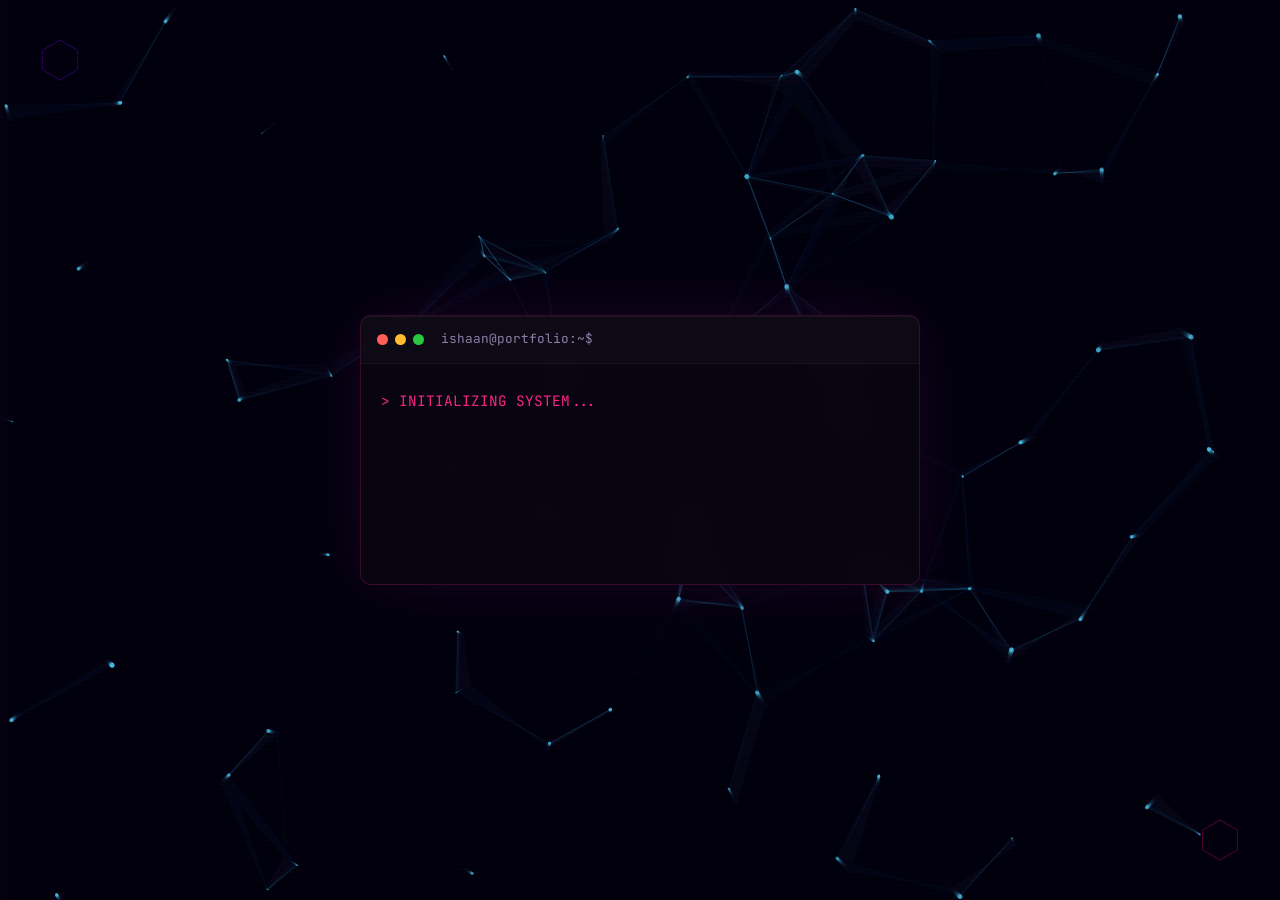
==== commit f0a29678: "Design: Synthwave theme, cyber particle intro, glowing contact cards - Complete color palette shift " ====
--- a/index.html
+++ b/index.html
@@ -163,7 +163,14 @@
       <h2 class="section-title center">Let's Build Something Incredible.</h2>
       <p class="contact-subtext center">Open to opportunities and collaborations in AI, Web Development, and Cybersecurity.</p>
       
-      <a href="mailto:ishaansahu22@gmail.com" class="hero-email" id="contact-email">ishaansahu22@gmail.com</a>
+      <!-- Social Links Grid -->
+      <div class="contact-links-grid" id="contact-links-grid">
+        <!-- Injected via JS -->
+      </div>
+
+      <div class="contact-divider">
+        <span>or send a message</span>
+      </div>
       
       <div class="contact-form-container">
         <form name="contact" method="POST" data-netlify="true" class="contact-form">
@@ -179,10 +186,6 @@
           <button type="submit" class="btn btn-primary btn-submit">Send Message</button>
         </form>
       </div>
-      
-      <div class="social-row center" id="contact-socials">
-        <!-- Injected via JS -->
-      </div>
     </div>
   </section>
 
--- a/styles.css
+++ b/styles.css
@@ -1,17 +1,19 @@
 :root {
-  /* Colors */
-  --bg-dark: #0a0a0f;
-  --surface: #12121a;
-  --surface-hover: #1a1a25;
-  --text-main: #f1f5f9;
-  --text-muted: #94a3b8;
+  /* Colors — Synthwave Palette */
+  --bg-dark: #0a0612;
+  --surface: #130e1f;
+  --surface-hover: #1b1430;
+  --text-main: #eee6f7;
+  --text-muted: #8b7fa8;
   
-  --accent-primary: #6366f1; /* Indigo */
-  --accent-secondary: #e11d48; /* Crimson */
-  --accent-tertiary: #06b6d4; /* Cyan */
+  --accent-primary: #f72585;    /* Hot Magenta */
+  --accent-secondary: #4cc9f0;  /* Electric Sky */
+  --accent-tertiary: #7209b7;   /* Deep Violet */
+  --accent-glow: rgba(247, 37, 133, 0.35);
+  --accent-glow-2: rgba(76, 201, 240, 0.3);
   
   --card-border: rgba(255, 255, 255, 0.06);
-  --glass-bg: rgba(18, 18, 26, 0.85);
+  --glass-bg: rgba(19, 14, 31, 0.88);
   
   /* Typography */
   --font-family: 'Inter', sans-serif;
@@ -30,21 +32,23 @@
   --transition-slow: 400ms cubic-bezier(0.4, 0, 0.2, 1);
 }
 
-/* Accent preset handling via class */
-body.theme-indigo { --accent-primary: #6366f1; }
-body.theme-emerald { --accent-primary: #10b981; }
-body.theme-amber { --accent-primary: #f59e0b; }
-
-* {
-  margin: 0;
-  padding: 0;
-  box-sizing: border-box;
-}
-
-html {
-  scroll-behavior: smooth;
-  font-size: 16px;
-}
+/* Accent preset handling */
+body.theme-indigo {
+  --accent-primary: #818cf8; --accent-glow: rgba(129, 140, 248, 0.35);
+  --accent-secondary: #f472b6; --accent-tertiary: #6366f1;
+}
+body.theme-emerald {
+  --accent-primary: #34d399; --accent-glow: rgba(52, 211, 153, 0.35);
+  --accent-secondary: #fbbf24; --accent-tertiary: #059669;
+}
+body.theme-amber {
+  --accent-primary: #fbbf24; --accent-glow: rgba(251, 191, 36, 0.35);
+  --accent-secondary: #f472b6; --accent-tertiary: #d97706;
+}
+
+* { margin: 0; padding: 0; box-sizing: border-box; }
+
+html { scroll-behavior: smooth; font-size: 16px; }
 
 body {
   background-color: var(--bg-dark);
@@ -61,45 +65,34 @@
    CUSTOM CURSOR
    ============================================ */
 .cursor-dot, .cursor-ring {
-  position: fixed;
-  top: 0;
-  left: 0;
+  position: fixed; top: 0; left: 0;
   transform: translate(-50%, -50%);
   border-radius: 50%;
   pointer-events: none;
   z-index: 9999;
 }
 .cursor-dot {
-  width: 8px;
-  height: 8px;
+  width: 8px; height: 8px;
   background-color: var(--accent-primary);
-  box-shadow: 0 0 10px var(--accent-primary);
+  box-shadow: 0 0 12px var(--accent-primary);
   transition: transform 0.1s;
 }
 .cursor-ring {
-  width: 32px;
-  height: 32px;
+  width: 32px; height: 32px;
   border: 2px solid var(--accent-primary);
   opacity: 0.5;
   transition: width 0.2s, height 0.2s, border-color 0.2s, opacity 0.2s;
 }
-body.hovering .cursor-dot {
-  transform: translate(-50%, -50%) scale(0.5);
-}
-body.hovering .cursor-ring {
-  width: 48px;
-  height: 48px;
-  opacity: 1;
-}
+body.hovering .cursor-dot { transform: translate(-50%, -50%) scale(0.5); }
+body.hovering .cursor-ring { width: 48px; height: 48px; opacity: 1; }
 
 /* ============================================
    INTRO OVERLAY
    ============================================ */
 .intro-overlay {
-  position: fixed;
-  inset: 0;
+  position: fixed; inset: 0;
   z-index: 10000;
-  background: #050508;
+  background: #050310;
   display: flex;
   align-items: center;
   justify-content: center;
@@ -112,59 +105,47 @@
 }
 
 #binary-rain {
-  position: absolute;
-  inset: 0;
-  width: 100%;
-  height: 100%;
+  position: absolute; inset: 0;
+  width: 100%; height: 100%;
 }
 
 .scanline {
-  position: absolute;
-  inset: 0;
+  position: absolute; inset: 0;
   background: repeating-linear-gradient(
     0deg,
     transparent,
     transparent 2px,
-    rgba(0, 255, 65, 0.015) 2px,
-    rgba(0, 255, 65, 0.015) 4px
+    rgba(247, 37, 133, 0.01) 2px,
+    rgba(247, 37, 133, 0.01) 4px
   );
   pointer-events: none;
   z-index: 1;
 }
 
-.intro-content {
-  position: relative;
-  z-index: 2;
-}
+.intro-content { position: relative; z-index: 2; }
 
 .terminal-window {
-  background: rgba(10, 10, 15, 0.92);
-  border: 1px solid rgba(6, 182, 212, 0.25);
+  background: rgba(10, 6, 18, 0.94);
+  border: 1px solid rgba(247, 37, 133, 0.2);
   border-radius: 10px;
   width: 560px;
   max-width: 92vw;
   box-shadow:
-    0 0 60px rgba(6, 182, 212, 0.1),
-    0 0 120px rgba(99, 102, 241, 0.05),
-    inset 0 1px 0 rgba(255, 255, 255, 0.05);
+    0 0 60px rgba(247, 37, 133, 0.08),
+    0 0 120px rgba(114, 9, 183, 0.06),
+    inset 0 1px 0 rgba(255, 255, 255, 0.04);
   overflow: hidden;
   backdrop-filter: blur(10px);
 }
 
 .terminal-header {
-  display: flex;
-  align-items: center;
-  gap: 7px;
+  display: flex; align-items: center; gap: 7px;
   padding: 12px 16px;
-  background: rgba(255, 255, 255, 0.03);
-  border-bottom: 1px solid rgba(255, 255, 255, 0.06);
-}
-
-.terminal-dot {
-  width: 11px;
-  height: 11px;
-  border-radius: 50%;
-}
+  background: rgba(255, 255, 255, 0.02);
+  border-bottom: 1px solid rgba(255, 255, 255, 0.05);
+}
+
+.terminal-dot { width: 11px; height: 11px; border-radius: 50%; }
 .terminal-dot.red { background: #ff5f57; }
 .terminal-dot.yellow { background: #febc2e; }
 .terminal-dot.green { background: #28c840; }
@@ -192,14 +173,15 @@
   overflow: hidden;
 }
 
-.terminal-line.cyan { color: #06b6d4; }
-.terminal-line.green { color: #10b981; }
-.terminal-line.dim { color: #4a5568; }
+.terminal-line.magenta { color: #f72585; }
+.terminal-line.cyan { color: #4cc9f0; }
+.terminal-line.green { color: #34d399; }
+.terminal-line.dim { color: #3b2a55; }
 .terminal-line.success {
-  color: #10b981;
+  color: #4cc9f0;
   font-weight: 700;
   font-size: 1.05rem;
-  text-shadow: 0 0 15px rgba(16, 185, 129, 0.6), 0 0 30px rgba(16, 185, 129, 0.3);
+  text-shadow: 0 0 15px rgba(76, 201, 240, 0.6), 0 0 30px rgba(76, 201, 240, 0.3);
   letter-spacing: 2px;
 }
 
@@ -213,11 +195,12 @@
 }
 
 @keyframes glitchFlicker {
-  0% { opacity: 1; transform: translateX(0); }
-  25% { opacity: 0.6; transform: translateX(3px); }
-  50% { opacity: 1; transform: translateX(-2px); }
-  75% { opacity: 0.8; transform: translateX(1px); }
-  100% { opacity: 1; transform: translateX(0); }
+  0% { opacity: 1; transform: translateX(0) skewX(0); }
+  20% { opacity: 0.6; transform: translateX(4px) skewX(-2deg); }
+  40% { opacity: 1; transform: translateX(-3px) skewX(1deg); }
+  60% { opacity: 0.7; transform: translateX(2px) skewX(-1deg); }
+  80% { opacity: 1; transform: translateX(-1px) skewX(0); }
+  100% { opacity: 1; transform: translateX(0) skewX(0); }
 }
 
 /* ============================================
@@ -227,25 +210,17 @@
   display: none;
   flex-grow: 1;
 }
-
 section.page-section.page-active {
   display: block;
   animation: pageIn 0.6s cubic-bezier(0.16, 1, 0.3, 1);
 }
-
 section.hero.page-section.page-active {
   display: flex;
 }
 
 @keyframes pageIn {
-  from {
-    opacity: 0;
-    transform: translateY(25px);
-  }
-  to {
-    opacity: 1;
-    transform: translateY(0);
-  }
+  from { opacity: 0; transform: translateY(25px); }
+  to { opacity: 1; transform: translateY(0); }
 }
 
 /* ============================================
@@ -254,10 +229,12 @@
 h1, h2, h3, h4 { color: var(--text-main); }
 p { color: var(--text-muted); margin-bottom: 1rem; }
 a { color: var(--text-main); text-decoration: none; transition: color var(--transition-fast); }
-.accent-text { color: var(--accent-primary); }
+.accent-text {
+  color: var(--accent-primary);
+  text-shadow: 0 0 30px var(--accent-glow);
+}
 .italic-quote {
-  font-style: italic;
-  font-size: 1.25rem;
+  font-style: italic; font-size: 1.25rem;
   color: var(--text-main);
   border-left: 4px solid var(--accent-primary);
   padding-left: 1.5rem;
@@ -265,13 +242,7 @@
 }
 .mt-20 { margin-top: 5rem; }
 
-/* Layout */
-.container {
-  width: 100%;
-  max-width: var(--max-width);
-  margin: 0 auto;
-  padding: 0 2rem;
-}
+.container { width: 100%; max-width: var(--max-width); margin: 0 auto; padding: 0 2rem; }
 section { padding: var(--section-padding); position: relative; }
 .section-title { font: var(--font-title); margin-bottom: 3rem; }
 .section-title.center { text-align: center; }
@@ -280,24 +251,22 @@
    BUTTONS
    ============================================ */
 .btn {
-  display: inline-block;
-  padding: 0.75rem 1.5rem;
-  border-radius: 6px;
-  font-weight: 600;
-  cursor: none;
-  transition: all var(--transition-fast);
-  position: relative;
-  overflow: hidden;
+  display: inline-block; padding: 0.75rem 1.5rem;
+  border-radius: 6px; font-weight: 600;
+  cursor: none; transition: all var(--transition-fast);
+  position: relative; overflow: hidden;
 }
 .btn-primary {
   background: var(--accent-primary);
   color: #fff;
   border: 1px solid var(--accent-primary);
-  box-shadow: 0 0 15px rgba(99, 102, 241, 0.4);
+  box-shadow: 0 0 20px var(--accent-glow);
+  font-weight: 700;
 }
 .btn-primary:hover {
   background: transparent;
-  box-shadow: 0 0 25px rgba(99, 102, 241, 0.6);
+  color: var(--accent-primary);
+  box-shadow: 0 0 35px var(--accent-glow);
   transform: translateY(-2px);
 }
 .btn-outline {
@@ -309,15 +278,14 @@
   border-color: var(--accent-secondary);
   color: var(--accent-secondary);
   transform: translateY(-2px);
+  box-shadow: 0 0 15px var(--accent-glow-2);
 }
 
 /* ============================================
    NAVBAR
    ============================================ */
 nav {
-  position: fixed;
-  top: 0;
-  width: 100%;
+  position: fixed; top: 0; width: 100%;
   z-index: 1000;
   background: var(--glass-bg);
   backdrop-filter: blur(14px);
@@ -328,25 +296,23 @@
 }
 nav.scrolled { padding: 0.75rem 0; }
 .nav-container {
-  max-width: var(--max-width);
-  margin: 0 auto;
-  padding: 0 2rem;
-  display: flex;
-  justify-content: space-between;
-  align-items: center;
-}
-.logo { font-size: 1.5rem; font-weight: 800; color: var(--accent-primary); letter-spacing: -1px; }
+  max-width: var(--max-width); margin: 0 auto;
+  padding: 0 2rem; display: flex;
+  justify-content: space-between; align-items: center;
+}
+.logo {
+  font-size: 1.5rem; font-weight: 800;
+  color: var(--accent-primary); letter-spacing: -1px;
+  text-shadow: 0 0 15px var(--accent-glow);
+}
 .nav-links { list-style: none; display: flex; gap: 2rem; }
 .nav-links a {
-  font-size: 0.9rem;
-  font-weight: 500;
-  position: relative;
-  padding: 4px 0;
+  font-size: 0.9rem; font-weight: 500;
+  position: relative; padding: 4px 0;
   transition: color var(--transition-fast);
 }
 .nav-links a::after {
-  content: '';
-  position: absolute;
+  content: ''; position: absolute;
   width: 0; height: 2px;
   bottom: -4px; left: 0;
   background: var(--accent-primary);
@@ -364,22 +330,17 @@
    HERO
    ============================================ */
 .hero {
-  min-height: 100vh;
-  display: flex;
-  align-items: center;
-  position: relative;
-  overflow: hidden;
-  padding-top: 80px;
-}
-.hero-bg {
-  position: absolute; inset: 0; z-index: -1;
-}
+  min-height: 100vh; display: flex;
+  align-items: center; position: relative;
+  overflow: hidden; padding-top: 80px;
+}
+.hero-bg { position: absolute; inset: 0; z-index: -1; }
 #neural-canvas { width: 100%; height: 100%; display: block; }
 .gradient-mesh {
   position: absolute;
   top: 50%; left: 50%;
   width: 60vw; height: 60vw;
-  background: radial-gradient(circle at center, rgba(99,102,241,0.15) 0%, rgba(225,29,72,0.1) 40%, transparent 70%);
+  background: radial-gradient(circle at center, rgba(247,37,133,0.1) 0%, rgba(114,9,183,0.08) 40%, transparent 70%);
   transform: translate(-50%, -50%);
   filter: blur(80px);
   animation: blob-morph 20s infinite alternate;
@@ -390,106 +351,121 @@
 }
 
 .status-badge {
-  display: inline-flex;
-  align-items: center;
-  gap: 8px;
-  padding: 6px 12px;
+  display: inline-flex; align-items: center;
+  gap: 8px; padding: 6px 14px;
   background: var(--surface);
-  border: 1px solid var(--card-border);
+  border: 1px solid rgba(247, 37, 133, 0.15);
   border-radius: 20px;
   font-size: 0.85rem;
   margin-bottom: 2rem;
 }
 .pulse-dot {
   width: 8px; height: 8px;
-  background: #10b981;
+  background: #34d399;
   border-radius: 50%;
-  box-shadow: 0 0 8px #10b981;
+  box-shadow: 0 0 8px #34d399;
   animation: pulse 2s infinite;
 }
 @keyframes pulse { 0% { opacity: 1; } 50% { opacity: 0.4; } 100% { opacity: 1; } }
 
 .hero-heading { font: var(--font-hero); margin-bottom: 1rem; }
-
-.typewriter-container { font-size: 2rem; font-weight: 600; margin-bottom: 1.5rem; height: 2.4rem; }
-.cursor { animation: blink 1s step-end infinite; color: var(--accent-primary); }
+.typewriter-container { font-size: 2rem; font-weight: 600; margin-bottom: 1.5rem; height: 2.4rem; color: var(--accent-secondary); }
+.cursor { animation: blink 1s step-end infinite; color: var(--accent-secondary); }
 @keyframes blink { 50% { opacity: 0; } }
 
 .hero-subtext { max-width: 600px; font-size: 1.125rem; margin-bottom: 2.5rem; }
 .hero-ctas { display: flex; gap: 1rem; margin-bottom: 3rem; }
 .social-row { display: flex; gap: 1.5rem; }
-.social-icon { color: var(--text-muted); font-size: 1.5rem; transition: color var(--transition-fast); }
-.social-icon:hover { color: var(--accent-primary); }
+.social-icon {
+  color: var(--text-muted); font-size: 1.5rem;
+  transition: all var(--transition-fast);
+}
+.social-icon:hover {
+  color: var(--accent-primary);
+  text-shadow: 0 0 12px var(--accent-glow);
+}
 
 /* ============================================
    ABOUT
    ============================================ */
-.about {
-  position: relative;
-  padding-top: calc(var(--nav-height) + 60px);
-}
-.circuit-deco { position: absolute; width: 200px; height: 200px; opacity: 0.08; pointer-events: none; }
+.about { position: relative; padding-top: calc(var(--nav-height) + 60px); }
+.circuit-deco { position: absolute; width: 200px; height: 200px; opacity: 0.06; pointer-events: none; }
 .circuit-deco.top-left { top: 0; left: 0; }
 .about-grid { display: grid; grid-template-columns: 1fr 2fr; gap: 4rem; align-items: center; }
 
 .avatar-container { position: relative; width: 250px; height: 250px; margin: 0 auto; }
 .avatar-ring { position: absolute; inset: 0; border-radius: 50%; border: 2px solid transparent; }
-.inner-ring { border-top-color: var(--accent-primary); border-bottom-color: var(--accent-primary); animation: spin 8s linear infinite; }
-.outer-ring { inset: -15px; border-left-color: var(--accent-secondary); border-right-color: var(--accent-secondary); border-style: dashed; animation: spin-reverse 15s linear infinite; opacity: 0.5; }
-.avatar-placeholder { position: absolute; inset: 10px; background: var(--surface); border-radius: 50%; display: flex; align-items: center; justify-content: center; font-size: 4rem; font-weight: 800; color: var(--text-muted); }
+.inner-ring {
+  border-top-color: var(--accent-primary);
+  border-bottom-color: var(--accent-primary);
+  animation: spin 8s linear infinite;
+  box-shadow: 0 0 20px var(--accent-glow);
+}
+.outer-ring {
+  inset: -15px;
+  border-left-color: var(--accent-secondary);
+  border-right-color: var(--accent-secondary);
+  border-style: dashed;
+  animation: spin-reverse 15s linear infinite;
+  opacity: 0.5;
+}
+.avatar-placeholder {
+  position: absolute; inset: 10px;
+  background: var(--surface); border-radius: 50%;
+  display: flex; align-items: center; justify-content: center;
+  font-size: 4rem; font-weight: 800;
+  color: var(--accent-primary);
+  text-shadow: 0 0 20px var(--accent-glow);
+}
 
 @keyframes spin { 100% { transform: rotate(360deg); } }
 @keyframes spin-reverse { 100% { transform: rotate(-360deg); } }
 
 .stats-row { display: flex; gap: 3rem; margin: 2rem 0; }
-.stat-number { font-size: 2.5rem; font-weight: 800; color: var(--accent-primary); }
+.stat-number { font-size: 2.5rem; font-weight: 800; color: var(--accent-primary); text-shadow: 0 0 15px var(--accent-glow); }
 .stat-label { font-size: 0.9rem; color: var(--text-muted); text-transform: uppercase; letter-spacing: 1px; }
 
 /* ============================================
    SKILLS
    ============================================ */
-.skills {
-  padding-top: calc(var(--nav-height) + 60px);
-}
+.skills { padding-top: calc(var(--nav-height) + 60px); }
 .skills-grid { display: flex; flex-direction: column; gap: 2.5rem; }
 .skill-category h3 { color: var(--accent-primary); margin-bottom: 1rem; font-size: 1.25rem; }
-.skill-category[data-cat="ML & Data"] h3 { color: var(--accent-tertiary); }
+.skill-category[data-cat="ML & Data"] h3 { color: var(--accent-secondary); }
 .chips-container { display: flex; flex-wrap: wrap; gap: 1rem; }
 .skill-chip {
   background: var(--surface);
   border: 1px solid var(--card-border);
   padding: 0.5rem 1rem;
-  border-radius: 20px;
-  font-size: 0.9rem;
-  position: relative;
-  overflow: hidden;
+  border-radius: 20px; font-size: 0.9rem;
+  position: relative; overflow: hidden;
   transition: all var(--transition-fast);
   cursor: none;
 }
 .skill-chip::before {
   content: ''; position: absolute; top: 0; left: -100%; width: 50%; height: 100%;
-  background: linear-gradient(90deg, transparent, rgba(255,255,255,0.1), transparent);
+  background: linear-gradient(90deg, transparent, rgba(255,255,255,0.06), transparent);
   transition: 0s;
 }
 .skill-chip:hover {
   transform: translateY(-3px);
   border-color: var(--accent-primary);
-  box-shadow: 0 5px 15px rgba(99, 102, 241, 0.2);
-}
-.skill-category[data-cat="ML & Data"] .skill-chip:hover { border-color: var(--accent-tertiary); box-shadow: 0 5px 15px rgba(6, 182, 212, 0.2); }
+  box-shadow: 0 4px 20px var(--accent-glow);
+}
+.skill-category[data-cat="ML & Data"] .skill-chip:hover {
+  border-color: var(--accent-secondary);
+  box-shadow: 0 4px 20px var(--accent-glow-2);
+}
 .skill-chip:hover::before { left: 100%; transition: 0.6s ease-in-out; }
 
 /* ============================================
    PROJECTS
    ============================================ */
-.projects {
-  position: relative;
-  padding-top: calc(var(--nav-height) + 60px);
-}
+.projects { position: relative; padding-top: calc(var(--nav-height) + 60px); }
 .projects-bg { position: absolute; inset: 0; z-index: -1; overflow: hidden; }
 .data-stream {
   width: 100%; height: 200%;
-  background: repeating-linear-gradient(0deg, transparent, transparent 100px, rgba(6, 182, 212, 0.05) 100px, rgba(6, 182, 212, 0.05) 102px);
+  background: repeating-linear-gradient(0deg, transparent, transparent 100px, rgba(247, 37, 133, 0.025) 100px, rgba(247, 37, 133, 0.025) 102px);
   animation: stream-down 20s linear infinite;
 }
 @keyframes stream-down { 100% { transform: translateY(-50%); } }
@@ -498,38 +474,42 @@
 .project-card {
   background: var(--surface);
   border: 1px solid var(--card-border);
-  border-radius: 12px;
-  padding: 2.5rem;
+  border-radius: 12px; padding: 2.5rem;
   position: relative;
   transition: transform var(--transition-slow), border-color var(--transition-fast);
   transform-style: preserve-3d;
 }
 .project-card:hover {
-  transform: scale(1.02);
   border-color: var(--accent-primary);
-  box-shadow: 0 0 30px rgba(99, 102, 241, 0.1);
+  box-shadow: 0 0 30px var(--accent-glow);
 }
 .card-glow {
   position: absolute; inset: -1px; border-radius: 12px; z-index: -1;
-  background: linear-gradient(45deg, var(--accent-primary), var(--accent-secondary));
-  opacity: 0; transition: opacity var(--transition-slow); filter: blur(10px);
-}
-.project-card:hover .card-glow { opacity: 0.3; }
+  background: linear-gradient(135deg, var(--accent-primary), var(--accent-secondary));
+  opacity: 0; transition: opacity var(--transition-slow); filter: blur(14px);
+}
+.project-card:hover .card-glow { opacity: 0.2; }
 
 .rank-badge {
   position: absolute; top: -15px; left: -15px;
   width: 40px; height: 40px;
-  background: var(--bg-dark); border: 2px solid var(--accent-primary);
-  border-radius: 50%; display: flex; align-items: center; justify-content: center;
+  background: var(--bg-dark);
+  border: 2px solid var(--accent-primary);
+  border-radius: 50%;
+  display: flex; align-items: center; justify-content: center;
   font-weight: 800; color: var(--accent-primary); z-index: 2;
-  box-shadow: 0 0 10px rgba(99, 102, 241, 0.5);
+  box-shadow: 0 0 12px var(--accent-glow);
   transition: all var(--transition-fast);
 }
-.project-card:hover .rank-badge { box-shadow: 0 0 20px rgba(99, 102, 241, 0.8); background: var(--accent-primary); color: #fff; }
+.project-card:hover .rank-badge {
+  box-shadow: 0 0 25px var(--accent-glow);
+  background: var(--accent-primary);
+  color: #fff;
+}
 
 .project-header { display: flex; justify-content: space-between; align-items: center; margin-bottom: 1rem; }
 .project-title { font-size: 1.75rem; color: var(--text-main); }
-.language-badge { font-size: 0.8rem; padding: 4px 8px; background: rgba(255,255,255,0.1); border-radius: 4px; }
+.language-badge { font-size: 0.8rem; padding: 4px 8px; background: rgba(247, 37, 133, 0.1); border-radius: 4px; color: var(--accent-primary); }
 .project-desc { margin-bottom: 1.5rem; }
 .project-highlights { list-style: none; margin-bottom: 1.5rem; }
 .project-highlights li { position: relative; padding-left: 1.5rem; margin-bottom: 0.5rem; }
@@ -541,7 +521,11 @@
   padding: 1.5rem; border-radius: 8px; display: flex; flex-direction: column;
   transition: all var(--transition-fast);
 }
-.small-card:hover { transform: translateY(-5px); border-color: var(--accent-tertiary); }
+.small-card:hover {
+  transform: translateY(-5px);
+  border-color: var(--accent-secondary);
+  box-shadow: 0 8px 25px var(--accent-glow-2);
+}
 .small-card-title { font-size: 1.2rem; margin-bottom: 0.5rem; display: flex; justify-content: space-between; }
 .small-card-desc { font-size: 0.9rem; flex-grow: 1; margin-bottom: 1rem; }
 .small-card-meta { display: flex; justify-content: space-between; font-size: 0.8rem; color: var(--text-muted); }
@@ -549,11 +533,8 @@
 /* ============================================
    EXPERIENCE
    ============================================ */
-.experience {
-  position: relative;
-  padding-top: calc(var(--nav-height) + 60px);
-}
-.matrix-rain { position: absolute; top: 0; right: 2rem; width: 40px; height: 100%; opacity: 0.1; color: #10b981; font-family: monospace; font-size: 14px; overflow: hidden; writing-mode: vertical-rl; text-orientation: upright; white-space: nowrap; }
+.experience { position: relative; padding-top: calc(var(--nav-height) + 60px); }
+.matrix-rain { position: absolute; top: 0; right: 2rem; width: 40px; height: 100%; opacity: 0.06; color: var(--accent-primary); font-family: monospace; font-size: 14px; overflow: hidden; writing-mode: vertical-rl; text-orientation: upright; white-space: nowrap; }
 
 .timeline { position: relative; padding-left: 2rem; margin-top: 3rem; }
 .timeline-line {
@@ -563,7 +544,7 @@
 .timeline-line-fill {
   position: absolute; top: 0; left: -1px; width: 4px; height: 0;
   background: var(--accent-primary); transition: height 0.5s ease-out;
-  box-shadow: 0 0 10px var(--accent-primary);
+  box-shadow: 0 0 12px var(--accent-primary);
 }
 .timeline-item { position: relative; margin-bottom: 3rem; opacity: 0; transform: translateX(20px); transition: all 0.5s; }
 .timeline-item.visible { opacity: 1; transform: translateX(0); }
@@ -573,7 +554,10 @@
   border-radius: 50%; transform: translateX(-50%); z-index: 2;
   transition: all var(--transition-fast);
 }
-.timeline-item.visible .timeline-node { background: var(--accent-primary); box-shadow: 0 0 15px var(--accent-primary); }
+.timeline-item.visible .timeline-node {
+  background: var(--accent-primary);
+  box-shadow: 0 0 15px var(--accent-primary);
+}
 .timeline-content { background: var(--surface); padding: 1.5rem; border-radius: 8px; border: 1px solid var(--card-border); }
 .exp-role { font-size: 1.25rem; color: var(--text-main); }
 .exp-company { color: var(--accent-primary); font-weight: 600; }
@@ -582,27 +566,120 @@
 /* ============================================
    CONTACT
    ============================================ */
-.contact {
-  padding-top: calc(var(--nav-height) + 60px);
-}
+.contact { padding-top: calc(var(--nav-height) + 60px); }
 .contact-subtext { max-width: 600px; margin: 0 auto 3rem; }
-.hero-email { display: block; text-align: center; font-size: 3rem; font-weight: 800; margin-bottom: 3rem; transition: transform var(--transition-fast); }
-.hero-email:hover { color: var(--accent-primary); transform: scale(1.05); }
+
+.contact-links-grid {
+  display: grid;
+  grid-template-columns: repeat(auto-fit, minmax(220px, 1fr));
+  gap: 1.25rem;
+  max-width: 700px;
+  margin: 0 auto 2.5rem;
+}
+
+.contact-link-card {
+  display: flex; align-items: center;
+  gap: 1rem; padding: 1.25rem 1.5rem;
+  background: var(--surface);
+  border: 1px solid var(--card-border);
+  border-radius: 10px;
+  transition: all var(--transition-fast);
+  text-decoration: none;
+  color: var(--text-main);
+  cursor: none;
+}
+.contact-link-card:hover {
+  border-color: var(--accent-primary);
+  transform: translateY(-4px);
+  box-shadow: 0 8px 30px var(--accent-glow);
+}
+.contact-link-card:hover .contact-link-icon {
+  color: var(--accent-primary);
+  text-shadow: 0 0 20px var(--accent-glow);
+  background: rgba(247, 37, 133, 0.12);
+}
+.contact-link-card:hover .contact-link-name {
+  color: var(--accent-primary);
+}
+
+.contact-link-icon {
+  display: flex; align-items: center; justify-content: center;
+  width: 44px; height: 44px;
+  border-radius: 10px;
+  background: rgba(247, 37, 133, 0.06);
+  color: var(--text-muted);
+  transition: all var(--transition-fast);
+  flex-shrink: 0;
+}
+.contact-link-icon svg {
+  width: 22px; height: 22px;
+  fill: currentColor;
+}
+
+.contact-link-info { display: flex; flex-direction: column; }
+.contact-link-name {
+  font-weight: 600; font-size: 1rem;
+  color: var(--text-main);
+  transition: color var(--transition-fast);
+}
+.contact-link-handle {
+  font-size: 0.8rem;
+  color: var(--text-muted);
+}
+
+.contact-divider {
+  text-align: center;
+  margin: 0 auto 2.5rem;
+  position: relative;
+  max-width: 600px;
+}
+.contact-divider::before {
+  content: ''; position: absolute;
+  top: 50%; left: 0; right: 0;
+  height: 1px;
+  background: linear-gradient(90deg, transparent, var(--card-border), transparent);
+}
+.contact-divider span {
+  position: relative;
+  padding: 0 1.5rem;
+  background: var(--bg-dark);
+  color: var(--text-muted);
+  font-size: 0.85rem;
+  text-transform: uppercase;
+  letter-spacing: 2px;
+}
 
 .contact-form-container { max-width: 600px; margin: 0 auto; }
 .form-group { margin-bottom: 1.5rem; }
 input, textarea {
-  width: 100%; padding: 1rem; background: var(--surface); border: 1px solid var(--card-border);
-  border-radius: 6px; color: var(--text-main); font: var(--font-body); transition: border-color var(--transition-fast);
-}
-input:focus, textarea:focus { outline: none; border-color: var(--accent-primary); box-shadow: 0 0 0 2px rgba(99,102,241,0.2); }
+  width: 100%; padding: 1rem;
+  background: var(--surface);
+  border: 1px solid var(--card-border);
+  border-radius: 6px;
+  color: var(--text-main);
+  font: var(--font-body);
+  transition: border-color var(--transition-fast), box-shadow var(--transition-fast);
+}
+input:focus, textarea:focus {
+  outline: none;
+  border-color: var(--accent-primary);
+  box-shadow: 0 0 0 2px var(--accent-glow);
+}
 .btn-submit { width: 100%; }
 
 /* ============================================
    FOOTER
    ============================================ */
-footer { padding: 2rem 0; border-top: 1px solid var(--card-border); background: var(--surface); margin-top: auto; }
-.footer-container { display: flex; justify-content: space-between; align-items: center; font-size: 0.9rem; }
+footer {
+  padding: 2rem 0;
+  border-top: 1px solid var(--card-border);
+  background: var(--surface);
+  margin-top: auto;
+}
+.footer-container {
+  display: flex; justify-content: space-between;
+  align-items: center; font-size: 0.9rem;
+}
 
 /* ============================================
    SCROLL REVEAL
@@ -624,12 +701,12 @@
   .nav-links.active { right: 0; }
   .about-grid { grid-template-columns: 1fr; }
   .stats-row { flex-direction: column; gap: 1.5rem; }
-  .hero-email { font-size: 1.5rem; word-break: break-all; }
   .footer-container { flex-direction: column; gap: 1rem; text-align: center; }
   .typewriter-container { font-size: 1.4rem; height: auto; }
   .terminal-window { max-width: 95vw; }
   .terminal-body { font-size: 0.75rem; min-height: 180px; padding: 1rem; }
   .terminal-line { white-space: normal; }
+  .contact-links-grid { grid-template-columns: 1fr; }
 }
 
 @media (max-width: 480px) {
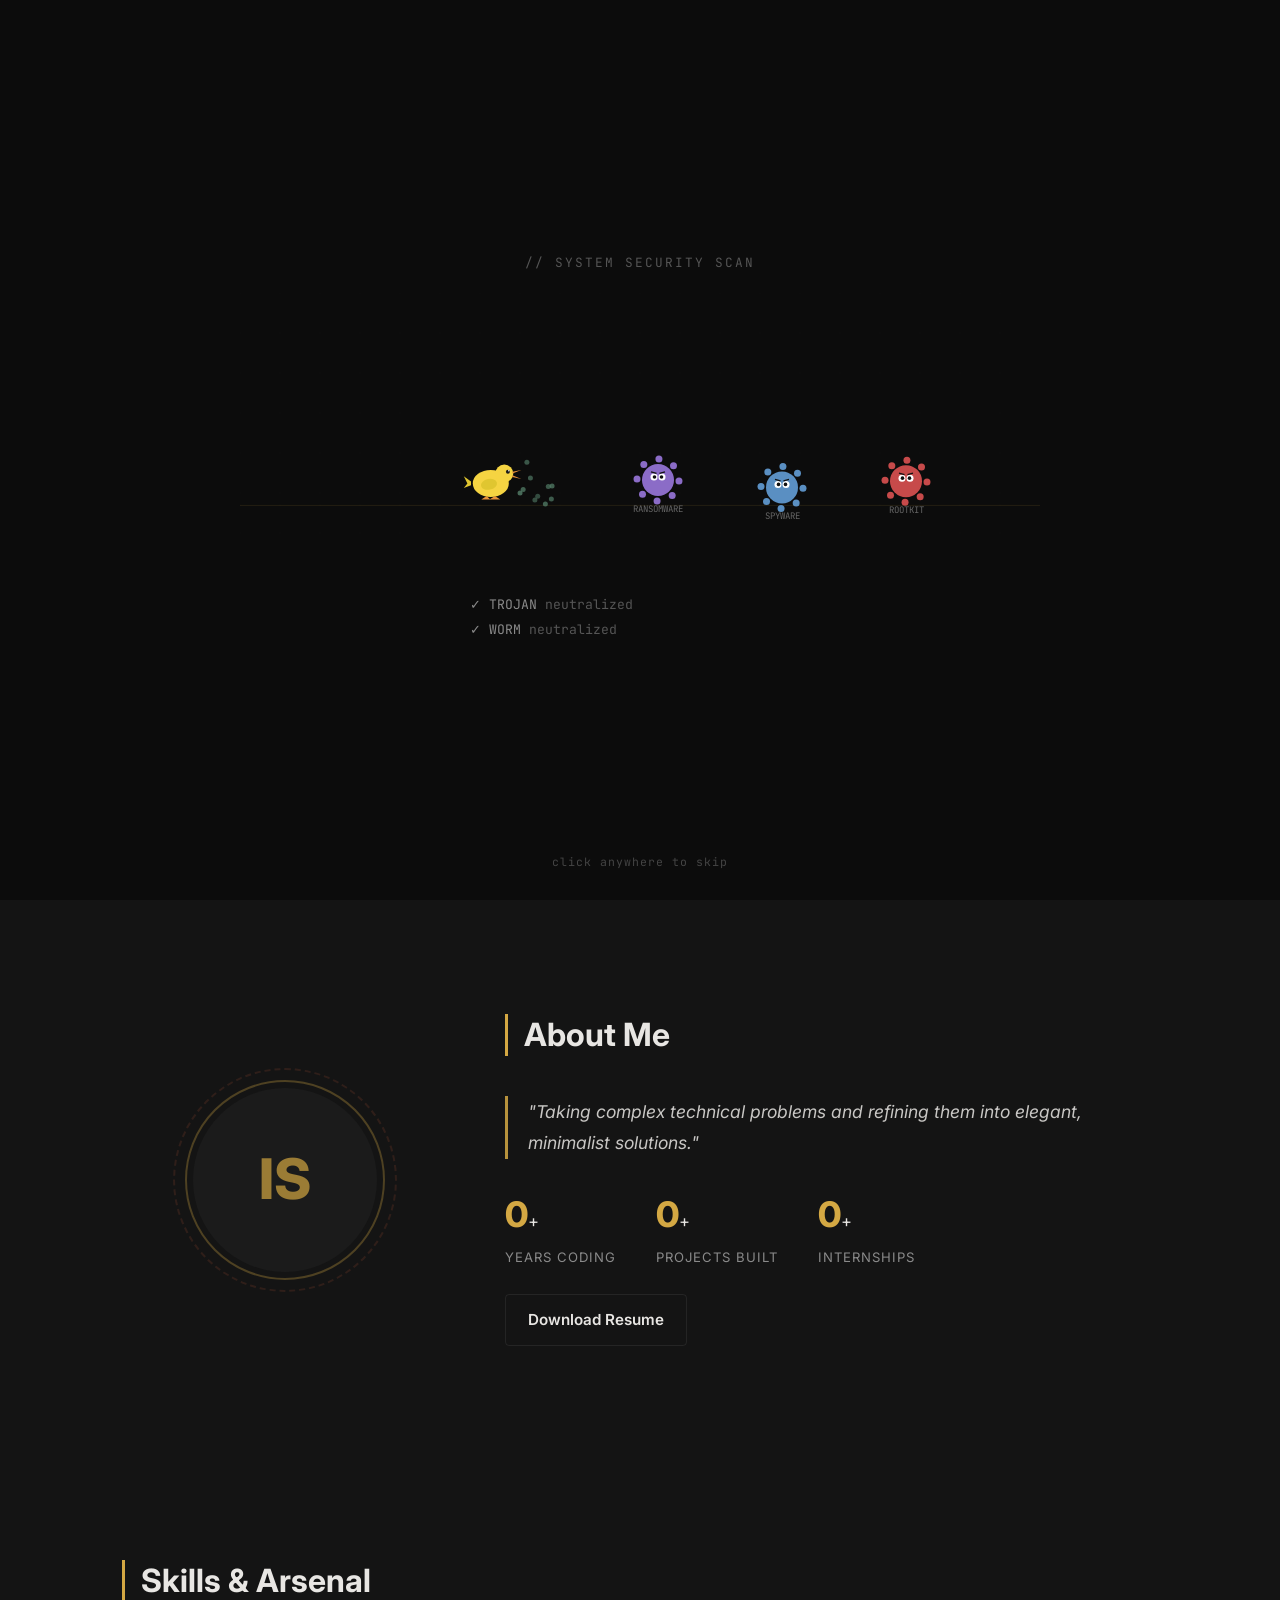
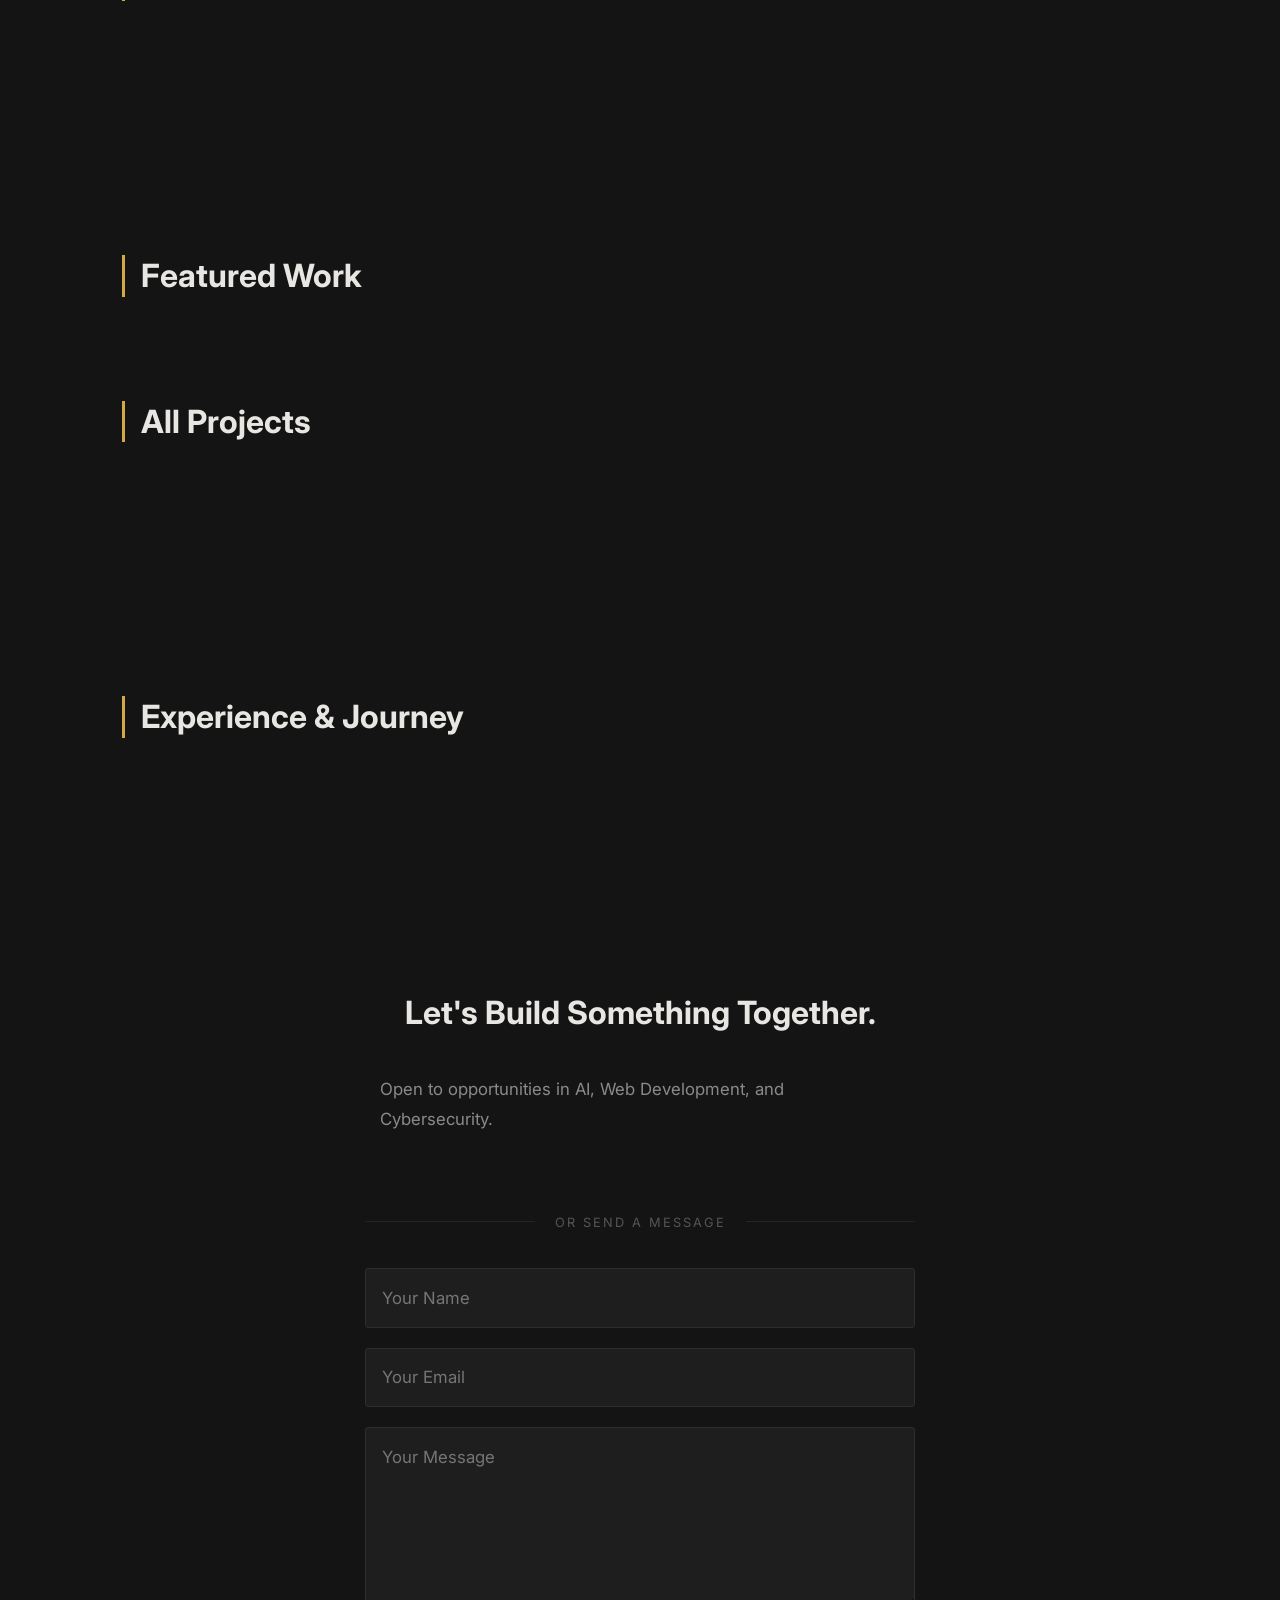
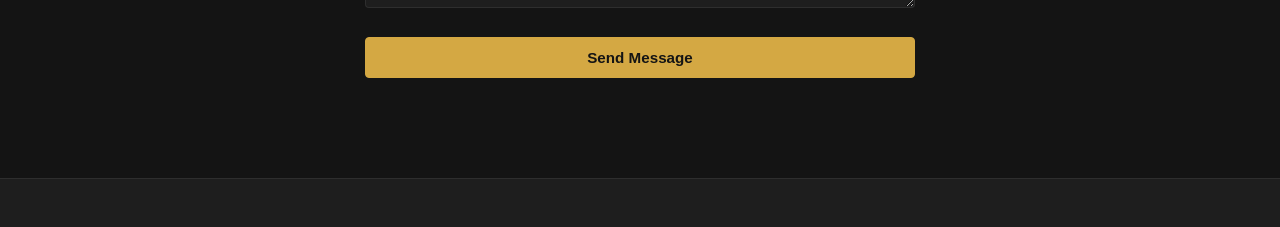
==== commit a9d09fbb: "Complete redesign: Duck-vs-Viruses intro, vintage-modern theme, bulletproof text visibility - Intro:" ====
--- a/index.html
+++ b/index.html
@@ -14,39 +14,25 @@
       .intro-overlay { display: none !important; }
       .reveal { opacity: 1 !important; transform: none !important; }
       .timeline-item { opacity: 1 !important; transform: none !important; }
-      .page-section { display: block !important; }
-      #hero { display: flex !important; }
-      body { cursor: auto; }
     </style>
   </noscript>
 </head>
 <body>
 
-  <!-- ============ INTRO OVERLAY ============ -->
+  <!-- ===== INTRO: Duck vs Viruses ===== -->
   <div id="intro-overlay" class="intro-overlay">
-    <canvas id="binary-rain"></canvas>
-    <div class="scanline"></div>
-    <div class="intro-content">
-      <div class="terminal-window">
-        <div class="terminal-header">
-          <span class="terminal-dot red"></span>
-          <span class="terminal-dot yellow"></span>
-          <span class="terminal-dot green"></span>
-          <span class="terminal-title">ishaan@portfolio:~$</span>
-        </div>
-        <div class="terminal-body" id="terminal-body"></div>
-      </div>
+    <div class="intro-inner">
+      <p class="intro-label">// SYSTEM SECURITY SCAN</p>
+      <canvas id="duck-canvas" width="800" height="280"></canvas>
+      <div class="intro-status" id="intro-status"></div>
     </div>
+    <div class="intro-skip">click anywhere to skip</div>
   </div>
 
-  <!-- Custom Cursor -->
-  <div class="cursor-dot"></div>
-  <div class="cursor-ring"></div>
-
-  <!-- Navbar -->
+  <!-- ===== NAVBAR ===== -->
   <nav id="navbar">
     <div class="nav-container">
-      <a href="#hero" class="logo">IS</a>
+      <a href="#hero" class="logo">IS<span class="logo-dot">.</span></a>
       <div class="hamburger" id="hamburger">
         <span></span><span></span><span></span>
       </div>
@@ -61,10 +47,9 @@
     </div>
   </nav>
 
-  <!-- Hero Section -->
+  <!-- ===== HERO ===== -->
   <section id="hero" class="hero page-section">
     <div class="hero-bg">
-      <div class="gradient-mesh"></div>
       <canvas id="neural-canvas"></canvas>
     </div>
     <div class="hero-content container reveal">
@@ -74,25 +59,19 @@
       </div>
       <h1 class="hero-heading" id="hero-heading">Hi, I'm <span class="accent-text">Ishaan Sahu</span>.</h1>
       <div class="typewriter-container">
-        <span id="typewriter" class="typewriter"></span><span class="cursor">|</span>
+        <span id="typewriter" class="typewriter"></span><span class="caret">|</span>
       </div>
       <p class="hero-subtext" id="hero-subtext"></p>
       <div class="hero-ctas">
         <a href="#projects" class="btn btn-primary">View My Projects</a>
         <a href="#contact" class="btn btn-outline">Get in Touch</a>
       </div>
-      <div class="social-row" id="hero-socials">
-        <!-- Injected via JS -->
-      </div>
+      <div class="social-row" id="hero-socials"></div>
     </div>
   </section>
 
-  <!-- About Section -->
+  <!-- ===== ABOUT ===== -->
   <section id="about" class="about page-section">
-    <!-- SVG Decorations -->
-    <svg class="circuit-deco top-left" viewBox="0 0 100 100" xmlns="http://www.w3.org/2000/svg">
-      <path d="M10,10 L40,10 L50,20 L90,20 M10,30 L30,30 L40,40 L90,40" stroke="var(--accent-primary)" fill="none" stroke-width="1"/>
-    </svg>
     <div class="container reveal">
       <div class="about-grid">
         <div class="about-visual">
@@ -104,7 +83,7 @@
         </div>
         <div class="about-text">
           <h2 class="section-title">About Me</h2>
-          <blockquote class="italic-quote">"Innovation means simplicity. Taking complex technical problems and refining them into elegant, minimalist solutions."</blockquote>
+          <blockquote class="italic-quote">"Taking complex technical problems and refining them into elegant, minimalist solutions."</blockquote>
           <p id="about-bio"></p>
           <div class="stats-row">
             <div class="stat-item"><span class="stat-number" data-target="2">0</span><span>+</span><div class="stat-label">Years Coding</div></div>
@@ -117,79 +96,53 @@
     </div>
   </section>
 
-  <!-- Skills Section -->
+  <!-- ===== SKILLS ===== -->
   <section id="skills" class="skills page-section">
     <div class="container reveal">
       <h2 class="section-title">Skills &amp; Arsenal</h2>
-      <div id="skills-container" class="skills-grid">
-        <!-- Injected via JS -->
+      <div id="skills-container" class="skills-grid"></div>
+    </div>
+  </section>
+
+  <!-- ===== PROJECTS ===== -->
+  <section id="projects" class="projects page-section">
+    <div class="container reveal">
+      <h2 class="section-title">Featured Work</h2>
+      <div id="featured-projects" class="featured-grid"></div>
+      <h2 class="section-title mt-lg">All Projects</h2>
+      <div id="all-projects" class="all-projects-grid"></div>
+    </div>
+  </section>
+
+  <!-- ===== EXPERIENCE ===== -->
+  <section id="experience" class="experience page-section">
+    <div class="container reveal">
+      <h2 class="section-title">Experience &amp; Journey</h2>
+      <div class="timeline" id="timeline-container">
+        <div class="timeline-line"></div>
       </div>
     </div>
   </section>
 
-  <!-- Projects Section -->
-  <section id="projects" class="projects page-section">
-    <div class="projects-bg">
-      <div class="data-stream"></div>
-    </div>
-    <div class="container reveal">
-      <h2 class="section-title">Featured Work</h2>
-      <div id="featured-projects" class="featured-grid">
-        <!-- Injected via JS -->
-      </div>
-
-      <h2 class="section-title mt-20">All Projects</h2>
-      <div id="all-projects" class="all-projects-grid">
-        <!-- Injected via JS -->
-      </div>
-    </div>
-  </section>
-
-  <!-- Experience Section -->
-  <section id="experience" class="experience page-section">
-    <div class="matrix-rain" id="matrix-rain"></div>
-    <div class="container reveal">
-      <h2 class="section-title">Experience &amp; Journey</h2>
-      <div class="timeline" id="timeline-container">
-        <div class="timeline-line"></div>
-        <!-- Injected via JS -->
-      </div>
-    </div>
-  </section>
-
-  <!-- Contact Section -->
+  <!-- ===== CONTACT ===== -->
   <section id="contact" class="contact page-section">
     <div class="container reveal">
-      <h2 class="section-title center">Let's Build Something Incredible.</h2>
-      <p class="contact-subtext center">Open to opportunities and collaborations in AI, Web Development, and Cybersecurity.</p>
-      
-      <!-- Social Links Grid -->
-      <div class="contact-links-grid" id="contact-links-grid">
-        <!-- Injected via JS -->
-      </div>
-
-      <div class="contact-divider">
-        <span>or send a message</span>
-      </div>
-      
+      <h2 class="section-title center">Let's Build Something Together.</h2>
+      <p class="contact-subtext center">Open to opportunities in AI, Web Development, and Cybersecurity.</p>
+      <div class="contact-links-grid" id="contact-links-grid"></div>
+      <div class="contact-divider"><span>or send a message</span></div>
       <div class="contact-form-container">
         <form name="contact" method="POST" data-netlify="true" class="contact-form">
-          <div class="form-group">
-            <input type="text" name="name" required placeholder="Your Name">
-          </div>
-          <div class="form-group">
-            <input type="email" name="email" required placeholder="Your Email">
-          </div>
-          <div class="form-group">
-            <textarea name="message" required placeholder="Your Message" rows="5"></textarea>
-          </div>
+          <div class="form-group"><input type="text" name="name" required placeholder="Your Name"></div>
+          <div class="form-group"><input type="email" name="email" required placeholder="Your Email"></div>
+          <div class="form-group"><textarea name="message" required placeholder="Your Message" rows="5"></textarea></div>
           <button type="submit" class="btn btn-primary btn-submit">Send Message</button>
         </form>
       </div>
     </div>
   </section>
 
-  <!-- Footer -->
+  <!-- ===== FOOTER ===== -->
   <footer id="footer">
     <div class="container footer-container">
       <p id="footer-text"></p>
--- a/styles.css
+++ b/styles.css
@@ -1,729 +1,419 @@
+/* ================================================
+   WARM VINTAGE-MODERN THEME
+   Minimalistic · High Contrast · Readable
+   ================================================ */
+
 :root {
-  /* Colors — Synthwave Palette */
-  --bg-dark: #0a0612;
-  --surface: #130e1f;
-  --surface-hover: #1b1430;
-  --text-main: #eee6f7;
-  --text-muted: #8b7fa8;
-  
-  --accent-primary: #f72585;    /* Hot Magenta */
-  --accent-secondary: #4cc9f0;  /* Electric Sky */
-  --accent-tertiary: #7209b7;   /* Deep Violet */
-  --accent-glow: rgba(247, 37, 133, 0.35);
-  --accent-glow-2: rgba(76, 201, 240, 0.3);
-  
-  --card-border: rgba(255, 255, 255, 0.06);
-  --glass-bg: rgba(19, 14, 31, 0.88);
-  
-  /* Typography */
+  --bg-dark: #141414;
+  --surface: #1e1e1e;
+  --surface-hover: #272727;
+  --text-main: #e8e6e3;
+  --text-muted: #8a8a8a;
+
+  --accent-primary: #d4a843;   /* Vintage Gold */
+  --accent-secondary: #c75c3a; /* Burnt Sienna */
+  --accent-tertiary: #5b8a72;  /* Sage Green */
+
+  --card-border: rgba(255, 255, 255, 0.07);
+  --glass-bg: rgba(20, 20, 20, 0.92);
+
   --font-family: 'Inter', sans-serif;
   --font-mono: 'JetBrains Mono', 'Courier New', monospace;
-  --font-hero: 800 6rem/1.1 var(--font-family);
-  --font-title: 700 2.5rem/1.2 var(--font-family);
-  --font-body: 400 1.0625rem/1.75 var(--font-family);
-  
-  /* Layout */
-  --max-width: 1200px;
+  --font-hero: 800 clamp(2.5rem, 6vw, 5.5rem)/1.1 var(--font-family);
+  --font-title: 700 2rem/1.3 var(--font-family);
+  --font-body: 400 1.05rem/1.8 var(--font-family);
+
+  --max-width: 1100px;
   --section-padding: 100px 0;
-  --nav-height: 72px;
-  
-  /* Transitions */
-  --transition-fast: 200ms cubic-bezier(0.4, 0, 0.2, 1);
-  --transition-slow: 400ms cubic-bezier(0.4, 0, 0.2, 1);
-}
-
-/* Accent preset handling */
-body.theme-indigo {
-  --accent-primary: #818cf8; --accent-glow: rgba(129, 140, 248, 0.35);
-  --accent-secondary: #f472b6; --accent-tertiary: #6366f1;
-}
-body.theme-emerald {
-  --accent-primary: #34d399; --accent-glow: rgba(52, 211, 153, 0.35);
-  --accent-secondary: #fbbf24; --accent-tertiary: #059669;
-}
-body.theme-amber {
-  --accent-primary: #fbbf24; --accent-glow: rgba(251, 191, 36, 0.35);
-  --accent-secondary: #f472b6; --accent-tertiary: #d97706;
+  --nav-height: 64px;
+  --transition: 250ms ease;
 }
 
 * { margin: 0; padding: 0; box-sizing: border-box; }
-
-html { scroll-behavior: smooth; font-size: 16px; }
-
+html { scroll-behavior: smooth; }
 body {
-  background-color: var(--bg-dark);
+  background: var(--bg-dark);
   color: var(--text-main);
   font: var(--font-body);
   overflow-x: hidden;
-  cursor: none;
   min-height: 100vh;
   display: flex;
   flex-direction: column;
 }
 
-/* ============================================
-   CUSTOM CURSOR
-   ============================================ */
-.cursor-dot, .cursor-ring {
-  position: fixed; top: 0; left: 0;
-  transform: translate(-50%, -50%);
-  border-radius: 50%;
-  pointer-events: none;
-  z-index: 9999;
-}
-.cursor-dot {
-  width: 8px; height: 8px;
-  background-color: var(--accent-primary);
-  box-shadow: 0 0 12px var(--accent-primary);
-  transition: transform 0.1s;
-}
-.cursor-ring {
-  width: 32px; height: 32px;
-  border: 2px solid var(--accent-primary);
-  opacity: 0.5;
-  transition: width 0.2s, height 0.2s, border-color 0.2s, opacity 0.2s;
-}
-body.hovering .cursor-dot { transform: translate(-50%, -50%) scale(0.5); }
-body.hovering .cursor-ring { width: 48px; height: 48px; opacity: 1; }
-
-/* ============================================
-   INTRO OVERLAY
-   ============================================ */
+a { color: inherit; text-decoration: none; transition: color var(--transition); }
+
+/* ===== INTRO OVERLAY ===== */
 .intro-overlay {
-  position: fixed; inset: 0;
-  z-index: 10000;
-  background: #050310;
+  position: fixed; inset: 0; z-index: 10000;
+  background: #0c0c0c;
+  display: flex; flex-direction: column;
+  align-items: center; justify-content: center;
+  cursor: pointer;
+  transition: opacity 0.6s ease;
+}
+.intro-overlay.fade-out {
+  opacity: 0; pointer-events: none;
+}
+.intro-inner {
+  text-align: center;
+  width: 90%; max-width: 800px;
+}
+.intro-label {
+  font: 400 0.8rem/1 var(--font-mono);
+  color: #555; letter-spacing: 2px;
+  margin-bottom: 1.5rem;
+  text-transform: uppercase;
+}
+#duck-canvas {
+  width: 100%; max-width: 800px;
+  height: auto;
+  display: block; margin: 0 auto;
+  image-rendering: auto;
+}
+.intro-status {
+  margin-top: 1.25rem;
+  font: 400 0.82rem/1.9 var(--font-mono);
+  color: var(--text-muted);
+  text-align: left;
+  max-width: 340px;
+  margin-left: auto; margin-right: auto;
+  min-height: 3rem;
+}
+.status-line { display: block; }
+.status-line .dim { color: #555; }
+.status-final {
+  display: block;
+  color: var(--accent-primary);
+  font-weight: 700;
+  margin-top: 0.6rem;
+  letter-spacing: 0.5px;
+}
+.intro-skip {
+  position: absolute; bottom: 2rem;
+  font: 400 0.72rem/1 var(--font-mono);
+  color: #444; letter-spacing: 1px;
+}
+
+/* ===== PAGE SECTIONS ===== */
+/* Sections visible by default — JS hides them */
+section.page-section { flex-grow: 1; }
+
+body.js-ready section.page-section {
+  display: none;
+}
+body.js-ready section.page-section.page-active {
+  display: block;
+  animation: pageIn 0.5s ease;
+}
+body.js-ready section.hero.page-section.page-active {
   display: flex;
-  align-items: center;
-  justify-content: center;
-  transition: opacity 0.8s ease, transform 0.8s ease;
-}
-.intro-overlay.fade-out {
-  opacity: 0;
-  transform: scale(1.05);
-  pointer-events: none;
-}
-
-#binary-rain {
-  position: absolute; inset: 0;
-  width: 100%; height: 100%;
-}
-
-.scanline {
-  position: absolute; inset: 0;
-  background: repeating-linear-gradient(
-    0deg,
-    transparent,
-    transparent 2px,
-    rgba(247, 37, 133, 0.01) 2px,
-    rgba(247, 37, 133, 0.01) 4px
-  );
-  pointer-events: none;
-  z-index: 1;
-}
-
-.intro-content { position: relative; z-index: 2; }
-
-.terminal-window {
-  background: rgba(10, 6, 18, 0.94);
-  border: 1px solid rgba(247, 37, 133, 0.2);
-  border-radius: 10px;
-  width: 560px;
-  max-width: 92vw;
-  box-shadow:
-    0 0 60px rgba(247, 37, 133, 0.08),
-    0 0 120px rgba(114, 9, 183, 0.06),
-    inset 0 1px 0 rgba(255, 255, 255, 0.04);
-  overflow: hidden;
-  backdrop-filter: blur(10px);
-}
-
-.terminal-header {
-  display: flex; align-items: center; gap: 7px;
-  padding: 12px 16px;
-  background: rgba(255, 255, 255, 0.02);
-  border-bottom: 1px solid rgba(255, 255, 255, 0.05);
-}
-
-.terminal-dot { width: 11px; height: 11px; border-radius: 50%; }
-.terminal-dot.red { background: #ff5f57; }
-.terminal-dot.yellow { background: #febc2e; }
-.terminal-dot.green { background: #28c840; }
-
-.terminal-title {
-  margin-left: 10px;
-  font-family: var(--font-mono);
-  font-size: 0.8rem;
-  color: var(--text-muted);
-}
-
-.terminal-body {
-  padding: 1.5rem 1.25rem;
-  font-family: var(--font-mono);
-  font-size: 0.9rem;
-  min-height: 220px;
-  line-height: 1.8;
-}
-
-.terminal-line {
-  margin-bottom: 0.35rem;
-  opacity: 0;
-  animation: fadeInLine 0.2s ease forwards;
-  white-space: nowrap;
-  overflow: hidden;
-}
-
-.terminal-line.magenta { color: #f72585; }
-.terminal-line.cyan { color: #4cc9f0; }
-.terminal-line.green { color: #34d399; }
-.terminal-line.dim { color: #3b2a55; }
-.terminal-line.success {
-  color: #4cc9f0;
-  font-weight: 700;
-  font-size: 1.05rem;
-  text-shadow: 0 0 15px rgba(76, 201, 240, 0.6), 0 0 30px rgba(76, 201, 240, 0.3);
-  letter-spacing: 2px;
-}
-
-.terminal-line.glitch {
-  animation: fadeInLine 0.2s ease forwards, glitchFlicker 0.15s ease 0.3s 3;
-}
-
-@keyframes fadeInLine {
-  from { opacity: 0; transform: translateX(-8px); }
-  to { opacity: 1; transform: translateX(0); }
-}
-
-@keyframes glitchFlicker {
-  0% { opacity: 1; transform: translateX(0) skewX(0); }
-  20% { opacity: 0.6; transform: translateX(4px) skewX(-2deg); }
-  40% { opacity: 1; transform: translateX(-3px) skewX(1deg); }
-  60% { opacity: 0.7; transform: translateX(2px) skewX(-1deg); }
-  80% { opacity: 1; transform: translateX(-1px) skewX(0); }
-  100% { opacity: 1; transform: translateX(0) skewX(0); }
-}
-
-/* ============================================
-   PAGE NAVIGATION SYSTEM
-   ============================================ */
-section.page-section {
-  display: none;
-  flex-grow: 1;
-}
-section.page-section.page-active {
-  display: block;
-  animation: pageIn 0.6s cubic-bezier(0.16, 1, 0.3, 1);
-}
-section.hero.page-section.page-active {
-  display: flex;
 }
 
 @keyframes pageIn {
-  from { opacity: 0; transform: translateY(25px); }
+  from { opacity: 0; transform: translateY(18px); }
   to { opacity: 1; transform: translateY(0); }
 }
 
-/* ============================================
-   TYPOGRAPHY & HELPERS
-   ============================================ */
-h1, h2, h3, h4 { color: var(--text-main); }
-p { color: var(--text-muted); margin-bottom: 1rem; }
-a { color: var(--text-main); text-decoration: none; transition: color var(--transition-fast); }
-.accent-text {
-  color: var(--accent-primary);
-  text-shadow: 0 0 30px var(--accent-glow);
-}
-.italic-quote {
-  font-style: italic; font-size: 1.25rem;
-  color: var(--text-main);
-  border-left: 4px solid var(--accent-primary);
-  padding-left: 1.5rem;
-  margin-bottom: 2rem;
-}
-.mt-20 { margin-top: 5rem; }
-
+/* ===== REVEAL (JS-gated) ===== */
+body.js-ready .reveal {
+  opacity: 0; transform: translateY(16px);
+  transition: opacity 0.5s ease, transform 0.5s ease;
+}
+body.js-ready .reveal.active {
+  opacity: 1; transform: none;
+}
+
+/* ===== LAYOUT ===== */
 .container { width: 100%; max-width: var(--max-width); margin: 0 auto; padding: 0 2rem; }
 section { padding: var(--section-padding); position: relative; }
-.section-title { font: var(--font-title); margin-bottom: 3rem; }
-.section-title.center { text-align: center; }
-
-/* ============================================
-   BUTTONS
-   ============================================ */
+.section-title {
+  font: var(--font-title); margin-bottom: 2.5rem;
+  padding-left: 1rem;
+  border-left: 3px solid var(--accent-primary);
+}
+.section-title.center { text-align: center; border-left: none; padding-left: 0; }
+.accent-text { color: var(--accent-primary); }
+.italic-quote {
+  font-style: italic; font-size: 1.1rem; color: var(--text-main);
+  border-left: 3px solid var(--accent-primary);
+  padding-left: 1.25rem; margin-bottom: 1.5rem; opacity: 0.85;
+}
+.mt-lg { margin-top: 4rem; }
+
+/* ===== BUTTONS ===== */
 .btn {
-  display: inline-block; padding: 0.75rem 1.5rem;
-  border-radius: 6px; font-weight: 600;
-  cursor: none; transition: all var(--transition-fast);
-  position: relative; overflow: hidden;
+  display: inline-block; padding: 0.7rem 1.4rem;
+  border-radius: 4px; font-weight: 600; font-size: 0.95rem;
+  transition: all var(--transition); cursor: pointer;
 }
 .btn-primary {
-  background: var(--accent-primary);
-  color: #fff;
+  background: var(--accent-primary); color: #141414;
   border: 1px solid var(--accent-primary);
-  box-shadow: 0 0 20px var(--accent-glow);
-  font-weight: 700;
 }
 .btn-primary:hover {
-  background: transparent;
-  color: var(--accent-primary);
-  box-shadow: 0 0 35px var(--accent-glow);
+  background: transparent; color: var(--accent-primary);
   transform: translateY(-2px);
 }
 .btn-outline {
-  background: transparent;
-  border: 1px solid var(--text-muted);
-  color: var(--text-main);
+  background: transparent; color: var(--text-main);
+  border: 1px solid var(--card-border);
 }
 .btn-outline:hover {
-  border-color: var(--accent-secondary);
-  color: var(--accent-secondary);
+  border-color: var(--accent-secondary); color: var(--accent-secondary);
   transform: translateY(-2px);
-  box-shadow: 0 0 15px var(--accent-glow-2);
-}
-
-/* ============================================
-   NAVBAR
-   ============================================ */
+}
+
+/* ===== NAVBAR ===== */
 nav {
-  position: fixed; top: 0; width: 100%;
-  z-index: 1000;
+  position: fixed; top: 0; width: 100%; z-index: 1000;
   background: var(--glass-bg);
-  backdrop-filter: blur(14px);
-  -webkit-backdrop-filter: blur(14px);
+  backdrop-filter: blur(12px); -webkit-backdrop-filter: blur(12px);
   border-bottom: 1px solid var(--card-border);
-  transition: padding var(--transition-slow);
-  padding: 1.25rem 0;
-}
-nav.scrolled { padding: 0.75rem 0; }
+  padding: 1rem 0;
+  transition: padding var(--transition);
+}
 .nav-container {
-  max-width: var(--max-width); margin: 0 auto;
-  padding: 0 2rem; display: flex;
-  justify-content: space-between; align-items: center;
+  max-width: var(--max-width); margin: 0 auto; padding: 0 2rem;
+  display: flex; justify-content: space-between; align-items: center;
 }
 .logo {
-  font-size: 1.5rem; font-weight: 800;
-  color: var(--accent-primary); letter-spacing: -1px;
-  text-shadow: 0 0 15px var(--accent-glow);
-}
-.nav-links { list-style: none; display: flex; gap: 2rem; }
+  font-size: 1.4rem; font-weight: 800;
+  color: var(--text-main); letter-spacing: -1px;
+}
+.logo-dot { color: var(--accent-primary); }
+.nav-links { list-style: none; display: flex; gap: 1.75rem; }
 .nav-links a {
-  font-size: 0.9rem; font-weight: 500;
-  position: relative; padding: 4px 0;
-  transition: color var(--transition-fast);
+  font-size: 0.88rem; font-weight: 500; color: var(--text-muted);
+  position: relative; padding: 4px 0; transition: color var(--transition);
 }
 .nav-links a::after {
   content: ''; position: absolute;
-  width: 0; height: 2px;
-  bottom: -4px; left: 0;
+  width: 0; height: 2px; bottom: -4px; left: 0;
   background: var(--accent-primary);
-  box-shadow: 0 0 8px var(--accent-primary);
-  transition: width var(--transition-fast);
-}
-.nav-links a:hover { color: var(--accent-primary); }
+  transition: width var(--transition);
+}
+.nav-links a:hover, .nav-links a.active { color: var(--text-main); }
 .nav-links a:hover::after, .nav-links a.active::after { width: 100%; }
-.nav-links a.active { color: var(--accent-primary); }
-
-.hamburger { display: none; flex-direction: column; gap: 5px; cursor: none; }
-.hamburger span { width: 25px; height: 2px; background: var(--text-main); transition: 0.3s; }
-
-/* ============================================
-   HERO
-   ============================================ */
+
+.hamburger { display: none; flex-direction: column; gap: 5px; cursor: pointer; }
+.hamburger span { width: 22px; height: 2px; background: var(--text-main); transition: 0.3s; }
+
+/* ===== HERO ===== */
 .hero {
-  min-height: 100vh; display: flex;
-  align-items: center; position: relative;
-  overflow: hidden; padding-top: 80px;
+  min-height: 100vh; display: flex; align-items: center;
+  position: relative; overflow: hidden;
+  padding-top: calc(var(--nav-height) + 2rem);
 }
 .hero-bg { position: absolute; inset: 0; z-index: -1; }
 #neural-canvas { width: 100%; height: 100%; display: block; }
-.gradient-mesh {
-  position: absolute;
-  top: 50%; left: 50%;
-  width: 60vw; height: 60vw;
-  background: radial-gradient(circle at center, rgba(247,37,133,0.1) 0%, rgba(114,9,183,0.08) 40%, transparent 70%);
-  transform: translate(-50%, -50%);
-  filter: blur(80px);
-  animation: blob-morph 20s infinite alternate;
-}
-@keyframes blob-morph {
-  0% { transform: translate(-50%, -50%) scale(1); }
-  100% { transform: translate(-40%, -60%) scale(1.1); }
-}
+.hero-content { position: relative; z-index: 1; }
 
 .status-badge {
-  display: inline-flex; align-items: center;
-  gap: 8px; padding: 6px 14px;
-  background: var(--surface);
-  border: 1px solid rgba(247, 37, 133, 0.15);
-  border-radius: 20px;
-  font-size: 0.85rem;
-  margin-bottom: 2rem;
+  display: inline-flex; align-items: center; gap: 8px;
+  padding: 6px 12px; background: var(--surface);
+  border: 1px solid var(--card-border); border-radius: 20px;
+  font-size: 0.82rem; color: var(--text-muted);
+  margin-bottom: 1.5rem;
 }
 .pulse-dot {
-  width: 8px; height: 8px;
-  background: #34d399;
-  border-radius: 50%;
-  box-shadow: 0 0 8px #34d399;
+  width: 7px; height: 7px;
+  background: var(--accent-tertiary); border-radius: 50%;
   animation: pulse 2s infinite;
 }
-@keyframes pulse { 0% { opacity: 1; } 50% { opacity: 0.4; } 100% { opacity: 1; } }
-
-.hero-heading { font: var(--font-hero); margin-bottom: 1rem; }
-.typewriter-container { font-size: 2rem; font-weight: 600; margin-bottom: 1.5rem; height: 2.4rem; color: var(--accent-secondary); }
-.cursor { animation: blink 1s step-end infinite; color: var(--accent-secondary); }
+@keyframes pulse { 50% { opacity: 0.3; } }
+
+.hero-heading { font: var(--font-hero); margin-bottom: 0.75rem; color: var(--text-main); }
+.typewriter-container { font-size: 1.6rem; font-weight: 600; margin-bottom: 1.25rem; height: 2rem; color: var(--accent-secondary); }
+.caret { animation: blink 1s step-end infinite; color: var(--accent-primary); }
 @keyframes blink { 50% { opacity: 0; } }
-
-.hero-subtext { max-width: 600px; font-size: 1.125rem; margin-bottom: 2.5rem; }
-.hero-ctas { display: flex; gap: 1rem; margin-bottom: 3rem; }
-.social-row { display: flex; gap: 1.5rem; }
-.social-icon {
-  color: var(--text-muted); font-size: 1.5rem;
-  transition: all var(--transition-fast);
-}
-.social-icon:hover {
-  color: var(--accent-primary);
-  text-shadow: 0 0 12px var(--accent-glow);
-}
-
-/* ============================================
-   ABOUT
-   ============================================ */
-.about { position: relative; padding-top: calc(var(--nav-height) + 60px); }
-.circuit-deco { position: absolute; width: 200px; height: 200px; opacity: 0.06; pointer-events: none; }
-.circuit-deco.top-left { top: 0; left: 0; }
-.about-grid { display: grid; grid-template-columns: 1fr 2fr; gap: 4rem; align-items: center; }
-
-.avatar-container { position: relative; width: 250px; height: 250px; margin: 0 auto; }
+.hero-subtext { max-width: 550px; margin-bottom: 2rem; color: var(--text-muted); }
+.hero-ctas { display: flex; gap: 1rem; margin-bottom: 2.5rem; flex-wrap: wrap; }
+.social-row { display: flex; gap: 1.25rem; }
+.social-icon { color: var(--text-muted); transition: color var(--transition); font-weight: 600; font-size: 0.95rem; }
+.social-icon:hover { color: var(--accent-primary); }
+
+/* ===== ABOUT ===== */
+.about { padding-top: calc(var(--nav-height) + 50px); }
+.about-grid { display: grid; grid-template-columns: 1fr 2fr; gap: 3.5rem; align-items: center; }
+.avatar-container { position: relative; width: 200px; height: 200px; margin: 0 auto; }
 .avatar-ring { position: absolute; inset: 0; border-radius: 50%; border: 2px solid transparent; }
-.inner-ring {
-  border-top-color: var(--accent-primary);
-  border-bottom-color: var(--accent-primary);
-  animation: spin 8s linear infinite;
-  box-shadow: 0 0 20px var(--accent-glow);
-}
-.outer-ring {
-  inset: -15px;
-  border-left-color: var(--accent-secondary);
-  border-right-color: var(--accent-secondary);
-  border-style: dashed;
-  animation: spin-reverse 15s linear infinite;
-  opacity: 0.5;
-}
+.inner-ring { border-color: var(--accent-primary); opacity: 0.3; animation: spin 12s linear infinite; }
+.outer-ring { inset: -12px; border-color: var(--accent-secondary); border-style: dashed; opacity: 0.15; animation: spin-reverse 20s linear infinite; }
 .avatar-placeholder {
-  position: absolute; inset: 10px;
-  background: var(--surface); border-radius: 50%;
-  display: flex; align-items: center; justify-content: center;
-  font-size: 4rem; font-weight: 800;
-  color: var(--accent-primary);
-  text-shadow: 0 0 20px var(--accent-glow);
-}
-
-@keyframes spin { 100% { transform: rotate(360deg); } }
-@keyframes spin-reverse { 100% { transform: rotate(-360deg); } }
-
-.stats-row { display: flex; gap: 3rem; margin: 2rem 0; }
-.stat-number { font-size: 2.5rem; font-weight: 800; color: var(--accent-primary); text-shadow: 0 0 15px var(--accent-glow); }
-.stat-label { font-size: 0.9rem; color: var(--text-muted); text-transform: uppercase; letter-spacing: 1px; }
-
-/* ============================================
-   SKILLS
-   ============================================ */
-.skills { padding-top: calc(var(--nav-height) + 60px); }
-.skills-grid { display: flex; flex-direction: column; gap: 2.5rem; }
-.skill-category h3 { color: var(--accent-primary); margin-bottom: 1rem; font-size: 1.25rem; }
-.skill-category[data-cat="ML & Data"] h3 { color: var(--accent-secondary); }
-.chips-container { display: flex; flex-wrap: wrap; gap: 1rem; }
+  position: absolute; inset: 8px; background: var(--surface);
+  border-radius: 50%; display: flex; align-items: center; justify-content: center;
+  font-size: 3.5rem; font-weight: 800; color: var(--accent-primary); opacity: 0.7;
+}
+@keyframes spin { to { transform: rotate(360deg); } }
+@keyframes spin-reverse { to { transform: rotate(-360deg); } }
+
+.stats-row { display: flex; gap: 2.5rem; margin: 1.5rem 0; }
+.stat-number { font-size: 2.2rem; font-weight: 800; color: var(--accent-primary); }
+.stat-label { font-size: 0.82rem; color: var(--text-muted); text-transform: uppercase; letter-spacing: 1px; }
+
+/* ===== SKILLS ===== */
+.skills { padding-top: calc(var(--nav-height) + 50px); }
+.skills-grid { display: flex; flex-direction: column; gap: 2rem; }
+.skill-category h3 { color: var(--accent-primary); margin-bottom: 0.75rem; font-size: 1.1rem; }
+.skill-category[data-cat="ML & Data"] h3 { color: var(--accent-tertiary); }
+.chips-container { display: flex; flex-wrap: wrap; gap: 0.75rem; }
 .skill-chip {
-  background: var(--surface);
-  border: 1px solid var(--card-border);
-  padding: 0.5rem 1rem;
-  border-radius: 20px; font-size: 0.9rem;
-  position: relative; overflow: hidden;
-  transition: all var(--transition-fast);
-  cursor: none;
-}
-.skill-chip::before {
-  content: ''; position: absolute; top: 0; left: -100%; width: 50%; height: 100%;
-  background: linear-gradient(90deg, transparent, rgba(255,255,255,0.06), transparent);
-  transition: 0s;
-}
-.skill-chip:hover {
-  transform: translateY(-3px);
-  border-color: var(--accent-primary);
-  box-shadow: 0 4px 20px var(--accent-glow);
-}
-.skill-category[data-cat="ML & Data"] .skill-chip:hover {
-  border-color: var(--accent-secondary);
-  box-shadow: 0 4px 20px var(--accent-glow-2);
-}
-.skill-chip:hover::before { left: 100%; transition: 0.6s ease-in-out; }
-
-/* ============================================
-   PROJECTS
-   ============================================ */
-.projects { position: relative; padding-top: calc(var(--nav-height) + 60px); }
-.projects-bg { position: absolute; inset: 0; z-index: -1; overflow: hidden; }
-.data-stream {
-  width: 100%; height: 200%;
-  background: repeating-linear-gradient(0deg, transparent, transparent 100px, rgba(247, 37, 133, 0.025) 100px, rgba(247, 37, 133, 0.025) 102px);
-  animation: stream-down 20s linear infinite;
-}
-@keyframes stream-down { 100% { transform: translateY(-50%); } }
-
-.featured-grid { display: flex; flex-direction: column; gap: 4rem; }
+  background: var(--surface); border: 1px solid var(--card-border);
+  padding: 0.45rem 0.9rem; border-radius: 4px; font-size: 0.88rem;
+  transition: all var(--transition); color: var(--text-muted);
+}
+.skill-chip:hover { border-color: var(--accent-primary); color: var(--text-main); transform: translateY(-2px); }
+
+/* ===== PROJECTS ===== */
+.projects { padding-top: calc(var(--nav-height) + 50px); }
+.featured-grid { display: flex; flex-direction: column; gap: 2.5rem; }
 .project-card {
-  background: var(--surface);
-  border: 1px solid var(--card-border);
-  border-radius: 12px; padding: 2.5rem;
-  position: relative;
-  transition: transform var(--transition-slow), border-color var(--transition-fast);
-  transform-style: preserve-3d;
-}
-.project-card:hover {
-  border-color: var(--accent-primary);
-  box-shadow: 0 0 30px var(--accent-glow);
-}
-.card-glow {
-  position: absolute; inset: -1px; border-radius: 12px; z-index: -1;
-  background: linear-gradient(135deg, var(--accent-primary), var(--accent-secondary));
-  opacity: 0; transition: opacity var(--transition-slow); filter: blur(14px);
-}
-.project-card:hover .card-glow { opacity: 0.2; }
-
+  background: var(--surface); border: 1px solid var(--card-border);
+  border-radius: 6px; padding: 2rem; position: relative;
+  transition: border-color var(--transition), transform var(--transition);
+}
+.project-card:hover { border-color: var(--accent-primary); transform: translateY(-3px); }
 .rank-badge {
-  position: absolute; top: -15px; left: -15px;
-  width: 40px; height: 40px;
-  background: var(--bg-dark);
-  border: 2px solid var(--accent-primary);
-  border-radius: 50%;
-  display: flex; align-items: center; justify-content: center;
-  font-weight: 800; color: var(--accent-primary); z-index: 2;
-  box-shadow: 0 0 12px var(--accent-glow);
-  transition: all var(--transition-fast);
-}
-.project-card:hover .rank-badge {
-  box-shadow: 0 0 25px var(--accent-glow);
-  background: var(--accent-primary);
-  color: #fff;
-}
-
-.project-header { display: flex; justify-content: space-between; align-items: center; margin-bottom: 1rem; }
-.project-title { font-size: 1.75rem; color: var(--text-main); }
-.language-badge { font-size: 0.8rem; padding: 4px 8px; background: rgba(247, 37, 133, 0.1); border-radius: 4px; color: var(--accent-primary); }
-.project-desc { margin-bottom: 1.5rem; }
-.project-highlights { list-style: none; margin-bottom: 1.5rem; }
-.project-highlights li { position: relative; padding-left: 1.5rem; margin-bottom: 0.5rem; }
+  position: absolute; top: -12px; left: -12px;
+  width: 34px; height: 34px;
+  background: var(--bg-dark); border: 2px solid var(--accent-primary);
+  border-radius: 50%; display: flex; align-items: center; justify-content: center;
+  font-weight: 800; font-size: 0.85rem; color: var(--accent-primary); z-index: 2;
+}
+.project-card:hover .rank-badge { background: var(--accent-primary); color: var(--bg-dark); }
+.project-header { display: flex; justify-content: space-between; align-items: center; margin-bottom: 0.75rem; }
+.project-title { font-size: 1.5rem; color: var(--text-main); }
+.language-badge { font-size: 0.78rem; padding: 3px 8px; background: rgba(212,168,67,0.1); border-radius: 3px; color: var(--accent-primary); }
+.project-desc { margin-bottom: 1rem; color: var(--text-muted); }
+.project-highlights { list-style: none; margin-bottom: 1.25rem; }
+.project-highlights li { position: relative; padding-left: 1.25rem; margin-bottom: 0.4rem; color: var(--text-muted); }
 .project-highlights li::before { content: '▹'; position: absolute; left: 0; color: var(--accent-primary); }
 
-.all-projects-grid { display: grid; grid-template-columns: repeat(auto-fill, minmax(300px, 1fr)); gap: 1.5rem; }
+.all-projects-grid { display: grid; grid-template-columns: repeat(auto-fill, minmax(280px, 1fr)); gap: 1.25rem; }
 .small-card {
   background: var(--surface); border: 1px solid var(--card-border);
-  padding: 1.5rem; border-radius: 8px; display: flex; flex-direction: column;
-  transition: all var(--transition-fast);
-}
-.small-card:hover {
-  transform: translateY(-5px);
-  border-color: var(--accent-secondary);
-  box-shadow: 0 8px 25px var(--accent-glow-2);
-}
-.small-card-title { font-size: 1.2rem; margin-bottom: 0.5rem; display: flex; justify-content: space-between; }
-.small-card-desc { font-size: 0.9rem; flex-grow: 1; margin-bottom: 1rem; }
-.small-card-meta { display: flex; justify-content: space-between; font-size: 0.8rem; color: var(--text-muted); }
-
-/* ============================================
-   EXPERIENCE
-   ============================================ */
-.experience { position: relative; padding-top: calc(var(--nav-height) + 60px); }
-.matrix-rain { position: absolute; top: 0; right: 2rem; width: 40px; height: 100%; opacity: 0.06; color: var(--accent-primary); font-family: monospace; font-size: 14px; overflow: hidden; writing-mode: vertical-rl; text-orientation: upright; white-space: nowrap; }
-
-.timeline { position: relative; padding-left: 2rem; margin-top: 3rem; }
-.timeline-line {
-  position: absolute; top: 0; left: 0; width: 2px; height: 100%;
-  background: var(--card-border);
-}
+  padding: 1.25rem; border-radius: 6px; display: flex; flex-direction: column;
+  transition: all var(--transition);
+}
+.small-card:hover { transform: translateY(-3px); border-color: var(--accent-tertiary); }
+.small-card-title { font-size: 1.1rem; margin-bottom: 0.4rem; display: flex; justify-content: space-between; color: var(--text-main); }
+.small-card-desc { font-size: 0.88rem; flex-grow: 1; margin-bottom: 0.75rem; color: var(--text-muted); }
+.small-card-meta { display: flex; justify-content: space-between; font-size: 0.78rem; color: var(--text-muted); }
+
+/* ===== EXPERIENCE ===== */
+.experience { padding-top: calc(var(--nav-height) + 50px); }
+.timeline { position: relative; padding-left: 2rem; margin-top: 2rem; }
+.timeline-line { position: absolute; top: 0; left: 0; width: 2px; height: 100%; background: var(--card-border); }
 .timeline-line-fill {
   position: absolute; top: 0; left: -1px; width: 4px; height: 0;
   background: var(--accent-primary); transition: height 0.5s ease-out;
-  box-shadow: 0 0 12px var(--accent-primary);
-}
-.timeline-item { position: relative; margin-bottom: 3rem; opacity: 0; transform: translateX(20px); transition: all 0.5s; }
+}
+.timeline-item { position: relative; margin-bottom: 2.5rem; opacity: 0; transform: translateX(16px); transition: all 0.4s ease; }
 .timeline-item.visible { opacity: 1; transform: translateX(0); }
 .timeline-node {
-  position: absolute; left: -2rem; top: 0; width: 16px; height: 16px;
+  position: absolute; left: -2rem; top: 0; width: 12px; height: 12px;
   background: var(--bg-dark); border: 2px solid var(--accent-primary);
   border-radius: 50%; transform: translateX(-50%); z-index: 2;
-  transition: all var(--transition-fast);
-}
-.timeline-item.visible .timeline-node {
-  background: var(--accent-primary);
-  box-shadow: 0 0 15px var(--accent-primary);
-}
-.timeline-content { background: var(--surface); padding: 1.5rem; border-radius: 8px; border: 1px solid var(--card-border); }
-.exp-role { font-size: 1.25rem; color: var(--text-main); }
+  transition: background var(--transition);
+}
+.timeline-item.visible .timeline-node { background: var(--accent-primary); }
+.timeline-content { background: var(--surface); padding: 1.25rem; border-radius: 6px; border: 1px solid var(--card-border); }
+.exp-role { font-size: 1.15rem; color: var(--text-main); }
 .exp-company { color: var(--accent-primary); font-weight: 600; }
-.exp-meta { font-size: 0.85rem; color: var(--text-muted); margin-bottom: 1rem; display: flex; gap: 1rem; flex-wrap: wrap; }
-
-/* ============================================
-   CONTACT
-   ============================================ */
-.contact { padding-top: calc(var(--nav-height) + 60px); }
-.contact-subtext { max-width: 600px; margin: 0 auto 3rem; }
+.exp-meta { font-size: 0.82rem; color: var(--text-muted); margin-bottom: 0.75rem; display: flex; gap: 0.75rem; flex-wrap: wrap; }
+
+/* ===== CONTACT ===== */
+.contact { padding-top: calc(var(--nav-height) + 50px); }
+.contact-subtext { max-width: 520px; margin: 0 auto 2.5rem; color: var(--text-muted); }
 
 .contact-links-grid {
-  display: grid;
-  grid-template-columns: repeat(auto-fit, minmax(220px, 1fr));
-  gap: 1.25rem;
-  max-width: 700px;
-  margin: 0 auto 2.5rem;
-}
-
+  display: grid; grid-template-columns: repeat(auto-fit, minmax(200px, 1fr));
+  gap: 1rem; max-width: 650px; margin: 0 auto 2rem;
+}
 .contact-link-card {
-  display: flex; align-items: center;
-  gap: 1rem; padding: 1.25rem 1.5rem;
-  background: var(--surface);
-  border: 1px solid var(--card-border);
-  border-radius: 10px;
-  transition: all var(--transition-fast);
-  text-decoration: none;
-  color: var(--text-main);
-  cursor: none;
+  display: flex; align-items: center; gap: 0.9rem;
+  padding: 1rem 1.2rem; background: var(--surface);
+  border: 1px solid var(--card-border); border-radius: 6px;
+  transition: all var(--transition); color: var(--text-main);
 }
 .contact-link-card:hover {
-  border-color: var(--accent-primary);
-  transform: translateY(-4px);
-  box-shadow: 0 8px 30px var(--accent-glow);
-}
-.contact-link-card:hover .contact-link-icon {
-  color: var(--accent-primary);
-  text-shadow: 0 0 20px var(--accent-glow);
-  background: rgba(247, 37, 133, 0.12);
-}
-.contact-link-card:hover .contact-link-name {
-  color: var(--accent-primary);
-}
-
-.contact-link-icon {
+  border-color: var(--accent-primary); transform: translateY(-3px);
+}
+.contact-link-card:hover .cl-icon { color: var(--accent-primary); }
+.contact-link-card:hover .cl-name { color: var(--accent-primary); }
+.cl-icon {
+  width: 38px; height: 38px; border-radius: 6px;
+  background: rgba(212,168,67,0.06); color: var(--text-muted);
   display: flex; align-items: center; justify-content: center;
-  width: 44px; height: 44px;
-  border-radius: 10px;
-  background: rgba(247, 37, 133, 0.06);
-  color: var(--text-muted);
-  transition: all var(--transition-fast);
-  flex-shrink: 0;
-}
-.contact-link-icon svg {
-  width: 22px; height: 22px;
-  fill: currentColor;
-}
-
-.contact-link-info { display: flex; flex-direction: column; }
-.contact-link-name {
-  font-weight: 600; font-size: 1rem;
-  color: var(--text-main);
-  transition: color var(--transition-fast);
-}
-.contact-link-handle {
-  font-size: 0.8rem;
-  color: var(--text-muted);
-}
+  transition: color var(--transition); flex-shrink: 0;
+}
+.cl-icon svg { width: 18px; height: 18px; fill: currentColor; }
+.cl-info { display: flex; flex-direction: column; }
+.cl-name { font-weight: 600; font-size: 0.92rem; color: var(--text-main); transition: color var(--transition); }
+.cl-handle { font-size: 0.75rem; color: var(--text-muted); }
 
 .contact-divider {
-  text-align: center;
-  margin: 0 auto 2.5rem;
-  position: relative;
-  max-width: 600px;
+  text-align: center; margin: 0 auto 2rem; position: relative; max-width: 550px;
 }
 .contact-divider::before {
-  content: ''; position: absolute;
-  top: 50%; left: 0; right: 0;
-  height: 1px;
-  background: linear-gradient(90deg, transparent, var(--card-border), transparent);
+  content: ''; position: absolute; top: 50%; left: 0; right: 0; height: 1px;
+  background: var(--card-border);
 }
 .contact-divider span {
-  position: relative;
-  padding: 0 1.5rem;
-  background: var(--bg-dark);
-  color: var(--text-muted);
-  font-size: 0.85rem;
-  text-transform: uppercase;
-  letter-spacing: 2px;
-}
-
-.contact-form-container { max-width: 600px; margin: 0 auto; }
-.form-group { margin-bottom: 1.5rem; }
+  position: relative; padding: 0 1.25rem; background: var(--bg-dark);
+  color: #555; font-size: 0.8rem; text-transform: uppercase; letter-spacing: 2px;
+}
+
+.contact-form-container { max-width: 550px; margin: 0 auto; }
+.form-group { margin-bottom: 1.25rem; }
 input, textarea {
-  width: 100%; padding: 1rem;
-  background: var(--surface);
-  border: 1px solid var(--card-border);
-  border-radius: 6px;
-  color: var(--text-main);
-  font: var(--font-body);
-  transition: border-color var(--transition-fast), box-shadow var(--transition-fast);
-}
-input:focus, textarea:focus {
-  outline: none;
-  border-color: var(--accent-primary);
-  box-shadow: 0 0 0 2px var(--accent-glow);
-}
+  width: 100%; padding: 0.85rem 1rem; background: var(--surface);
+  border: 1px solid var(--card-border); border-radius: 4px;
+  color: var(--text-main); font: var(--font-body);
+  transition: border-color var(--transition);
+}
+input:focus, textarea:focus { outline: none; border-color: var(--accent-primary); }
 .btn-submit { width: 100%; }
 
-/* ============================================
-   FOOTER
-   ============================================ */
+/* ===== FOOTER ===== */
 footer {
-  padding: 2rem 0;
-  border-top: 1px solid var(--card-border);
-  background: var(--surface);
-  margin-top: auto;
+  padding: 1.5rem 0; border-top: 1px solid var(--card-border);
+  background: var(--surface); margin-top: auto;
 }
 .footer-container {
-  display: flex; justify-content: space-between;
-  align-items: center; font-size: 0.9rem;
-}
-
-/* ============================================
-   SCROLL REVEAL
-   ============================================ */
-.reveal { opacity: 0; transform: translateY(20px); transition: opacity 0.6s ease-out, transform 0.6s ease-out; }
-.reveal.active { opacity: 1; transform: translateY(0); }
-
-/* ============================================
-   RESPONSIVE
-   ============================================ */
+  display: flex; justify-content: space-between; align-items: center;
+  font-size: 0.85rem; color: var(--text-muted);
+}
+
+/* ===== RESPONSIVE ===== */
 @media (max-width: 768px) {
-  :root { --font-hero: 800 3rem/1.1 var(--font-family); }
+  :root { --font-hero: 800 2.5rem/1.15 var(--font-family); }
   .hamburger { display: flex; }
   .nav-links {
-    position: fixed; top: 70px; right: -100%; flex-direction: column;
-    background: var(--surface); width: 250px; height: 100vh; padding: 2rem;
-    transition: 0.3s; border-left: 1px solid var(--card-border);
+    position: fixed; top: 60px; right: -100%; flex-direction: column;
+    background: var(--surface); width: 220px; height: 100vh; padding: 2rem;
+    transition: right 0.3s; border-left: 1px solid var(--card-border);
   }
   .nav-links.active { right: 0; }
-  .about-grid { grid-template-columns: 1fr; }
-  .stats-row { flex-direction: column; gap: 1.5rem; }
-  .footer-container { flex-direction: column; gap: 1rem; text-align: center; }
-  .typewriter-container { font-size: 1.4rem; height: auto; }
-  .terminal-window { max-width: 95vw; }
-  .terminal-body { font-size: 0.75rem; min-height: 180px; padding: 1rem; }
-  .terminal-line { white-space: normal; }
+  .about-grid { grid-template-columns: 1fr; text-align: center; }
+  .stats-row { justify-content: center; }
+  .footer-container { flex-direction: column; gap: 0.75rem; text-align: center; }
+  .typewriter-container { font-size: 1.2rem; height: auto; }
   .contact-links-grid { grid-template-columns: 1fr; }
+  .section-title { font-size: 1.6rem; }
 }
 
 @media (max-width: 480px) {
-  :root { --font-hero: 800 2.2rem/1.15 var(--font-family); }
-  .hero-heading { margin-bottom: 0.75rem; }
+  .hero-heading { font-size: 2rem; }
   .all-projects-grid { grid-template-columns: 1fr; }
+  .stats-row { flex-direction: column; gap: 1rem; align-items: center; }
 }
 
 @media (prefers-reduced-motion: reduce) {
   *, *::before, *::after {
     animation-duration: 0.01ms !important;
-    animation-iteration-count: 1 !important;
     transition-duration: 0.01ms !important;
-    scroll-behavior: auto !important;
   }
-  .cursor-dot, .cursor-ring { display: none; }
-  body { cursor: auto; }
   .intro-overlay { display: none; }
-  .page-section { display: block !important; }
-}
+}
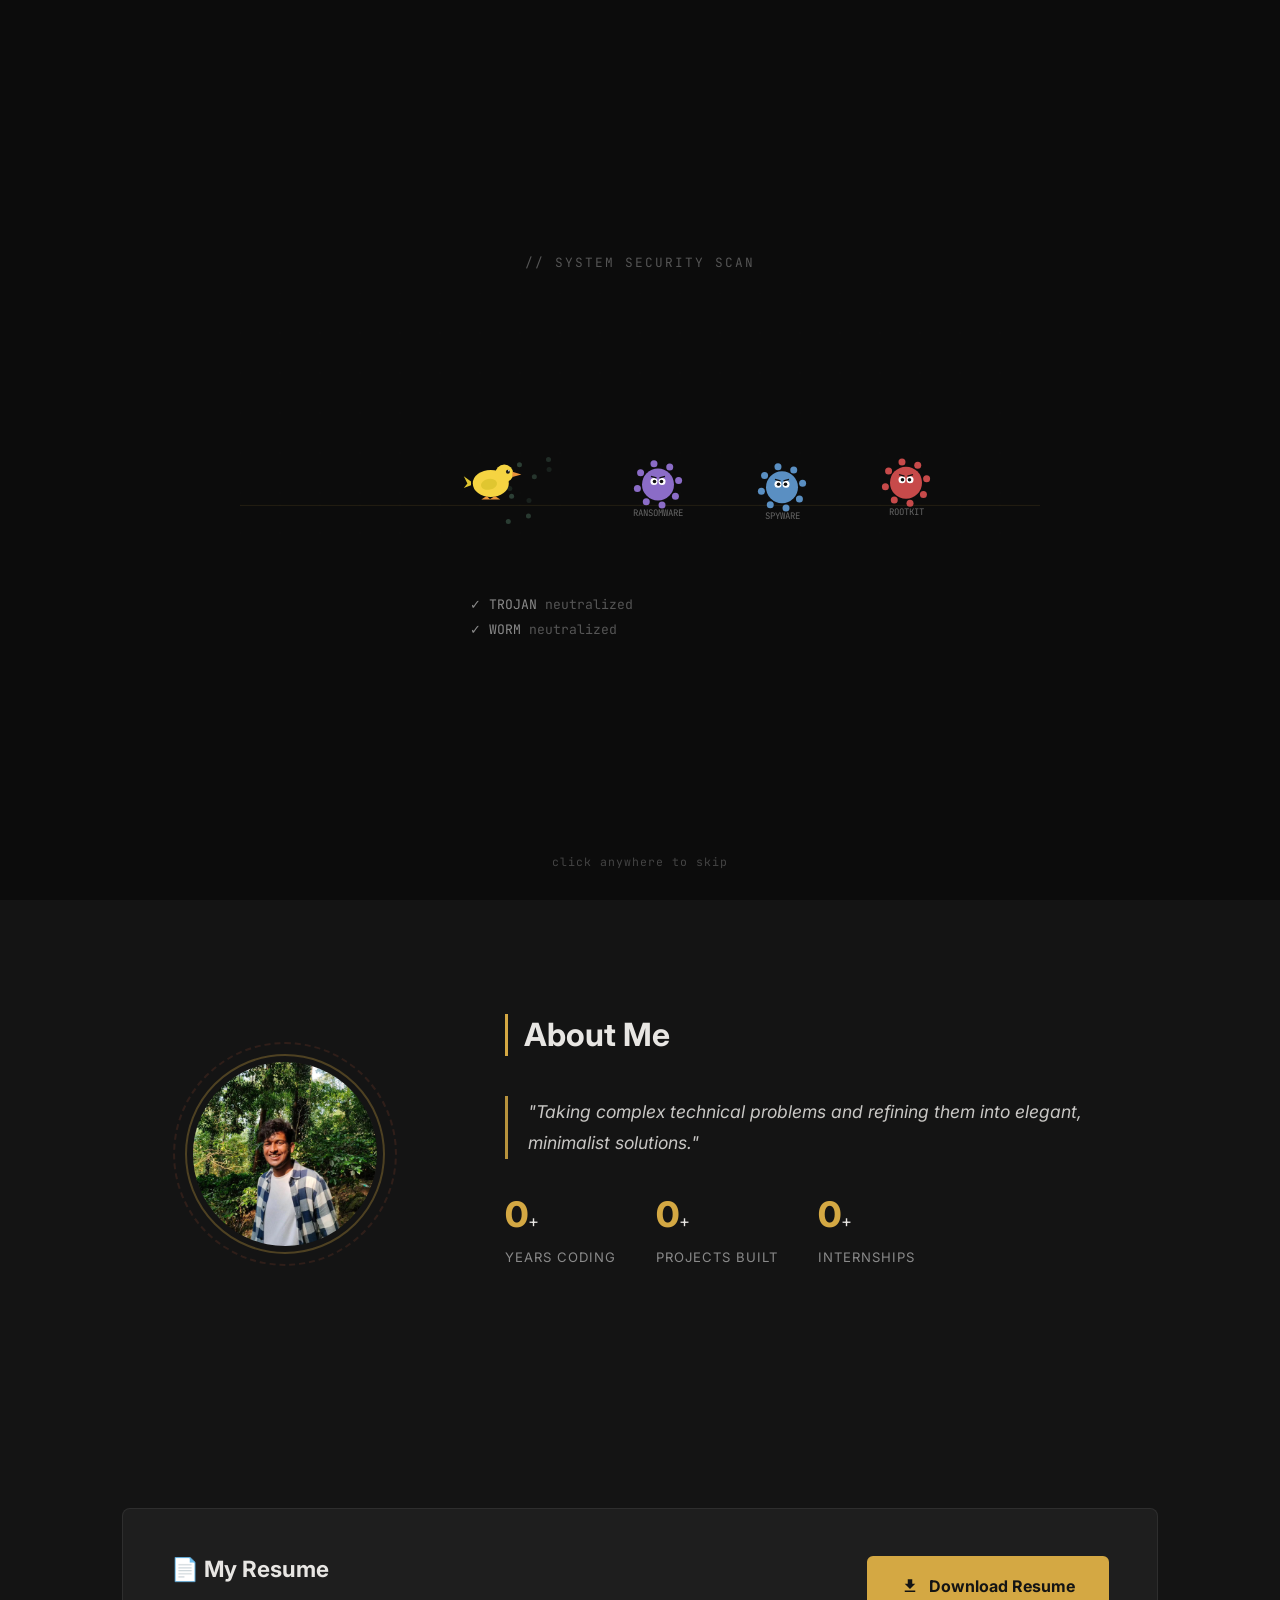
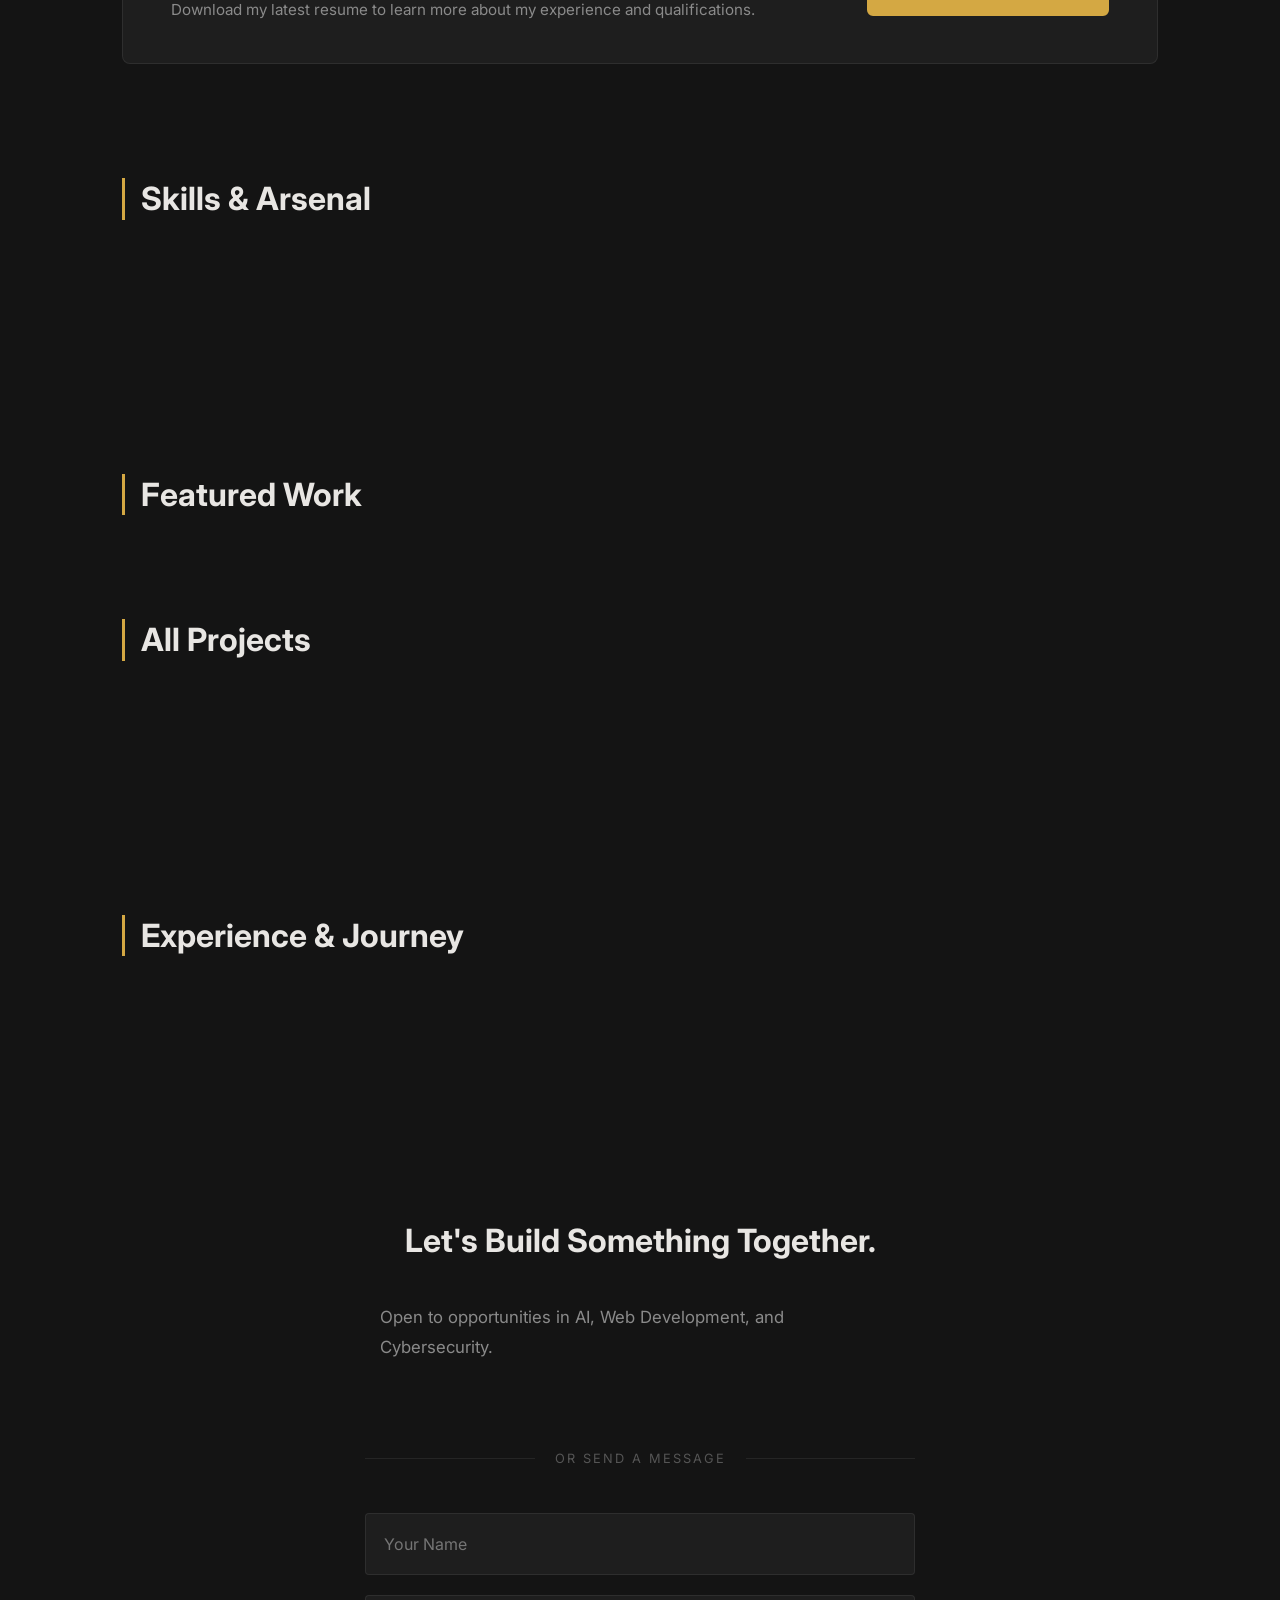
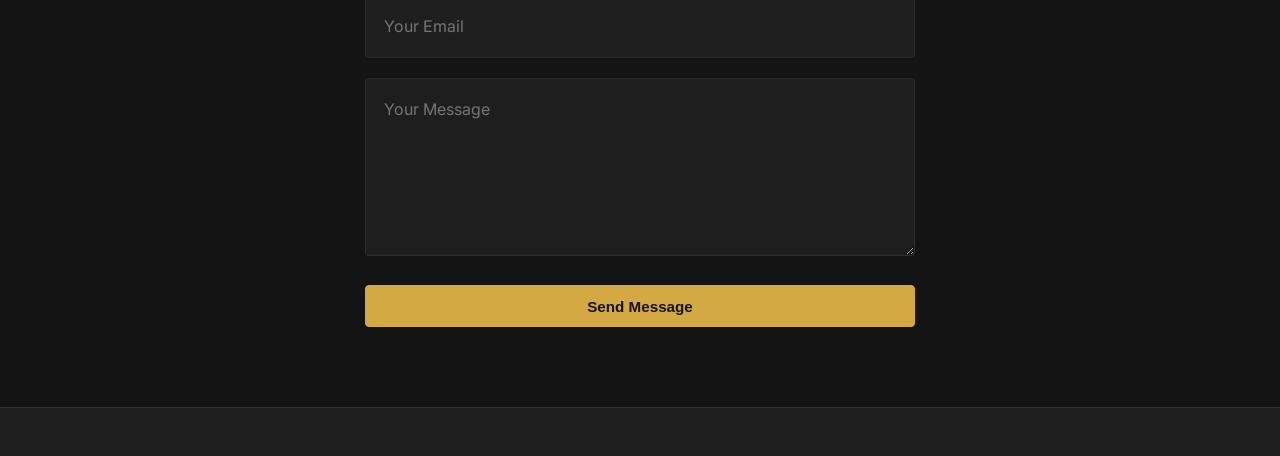
==== commit c508333b: "fix: contact form, project descriptions, server errors, resume section, profile photo" ====
--- a/index.html
+++ b/index.html
@@ -65,6 +65,7 @@
       <div class="hero-ctas">
         <a href="#projects" class="btn btn-primary">View My Projects</a>
         <a href="#contact" class="btn btn-outline">Get in Touch</a>
+        <a href="assets/resume.pdf" target="_blank" class="btn btn-outline" id="hero-resume-btn">Download Resume</a>
       </div>
       <div class="social-row" id="hero-socials"></div>
     </div>
@@ -78,7 +79,8 @@
           <div class="avatar-container">
             <div class="avatar-ring inner-ring"></div>
             <div class="avatar-ring outer-ring"></div>
-            <div class="avatar-placeholder">IS</div>
+            <img src="assets/photo.jpg" alt="Ishaan Sahu" class="avatar-photo" id="avatar-photo" onerror="this.style.display='none'; document.getElementById('avatar-fallback').style.display='flex';">
+            <div class="avatar-placeholder" id="avatar-fallback" style="display:none;">IS</div>
           </div>
         </div>
         <div class="about-text">
@@ -90,8 +92,23 @@
             <div class="stat-item"><span class="stat-number" data-target="5">0</span><span>+</span><div class="stat-label">Projects Built</div></div>
             <div class="stat-item"><span class="stat-number" data-target="3">0</span><span>+</span><div class="stat-label">Internships</div></div>
           </div>
-          <a href="assets/resume.pdf" target="_blank" class="btn btn-outline">Download Resume</a>
         </div>
+      </div>
+    </div>
+  </section>
+
+  <!-- ===== RESUME ===== -->
+  <section id="resume" class="resume-section page-section">
+    <div class="container reveal">
+      <div class="resume-card">
+        <div class="resume-info">
+          <h3>📄 My Resume</h3>
+          <p>Download my latest resume to learn more about my experience and qualifications.</p>
+        </div>
+        <a href="assets/resume.pdf" target="_blank" class="resume-download-btn" id="resume-download-link">
+          <svg viewBox="0 0 24 24"><path d="M19 9h-4V3H9v6H5l7 7 7-7zM5 18v2h14v-2H5z"/></svg>
+          Download Resume
+        </a>
       </div>
     </div>
   </section>
@@ -132,12 +149,14 @@
       <div class="contact-links-grid" id="contact-links-grid"></div>
       <div class="contact-divider"><span>or send a message</span></div>
       <div class="contact-form-container">
-        <form name="contact" method="POST" data-netlify="true" class="contact-form">
+        <form id="contact-form" class="contact-form" name="contact" method="POST" data-netlify="true" action="/">
+          <input type="hidden" name="form-name" value="contact">
           <div class="form-group"><input type="text" name="name" required placeholder="Your Name"></div>
           <div class="form-group"><input type="email" name="email" required placeholder="Your Email"></div>
           <div class="form-group"><textarea name="message" required placeholder="Your Message" rows="5"></textarea></div>
-          <button type="submit" class="btn btn-primary btn-submit">Send Message</button>
+          <button type="submit" class="btn btn-primary btn-submit" id="contact-submit-btn">Send Message</button>
         </form>
+        <div id="form-message" class="form-message"></div>
       </div>
     </div>
   </section>
--- a/styles.css
+++ b/styles.css
@@ -240,17 +240,94 @@
 .avatar-ring { position: absolute; inset: 0; border-radius: 50%; border: 2px solid transparent; }
 .inner-ring { border-color: var(--accent-primary); opacity: 0.3; animation: spin 12s linear infinite; }
 .outer-ring { inset: -12px; border-color: var(--accent-secondary); border-style: dashed; opacity: 0.15; animation: spin-reverse 20s linear infinite; }
+
+/* Avatar: actual photo image */
+.avatar-photo {
+  position: absolute; inset: 8px;
+  width: calc(100% - 16px); height: calc(100% - 16px);
+  border-radius: 50%;
+  object-fit: cover;
+  z-index: 1;
+  transition: transform 0.4s ease, box-shadow 0.4s ease;
+}
+.avatar-container:hover .avatar-photo {
+  transform: scale(1.04);
+  box-shadow: 0 0 30px rgba(212, 168, 67, 0.2);
+}
+
+/* Fallback text when no photo */
 .avatar-placeholder {
   position: absolute; inset: 8px; background: var(--surface);
   border-radius: 50%; display: flex; align-items: center; justify-content: center;
   font-size: 3.5rem; font-weight: 800; color: var(--accent-primary); opacity: 0.7;
 }
+
 @keyframes spin { to { transform: rotate(360deg); } }
 @keyframes spin-reverse { to { transform: rotate(-360deg); } }
 
 .stats-row { display: flex; gap: 2.5rem; margin: 1.5rem 0; }
 .stat-number { font-size: 2.2rem; font-weight: 800; color: var(--accent-primary); }
 .stat-label { font-size: 0.82rem; color: var(--text-muted); text-transform: uppercase; letter-spacing: 1px; }
+
+/* ===== RESUME SECTION ===== */
+.resume-section {
+  padding: 60px 0 0;
+  padding-top: calc(var(--nav-height) + 50px);
+}
+.resume-card {
+  background: var(--surface);
+  border: 1px solid var(--card-border);
+  border-radius: 8px;
+  padding: 2.5rem 3rem;
+  display: flex;
+  align-items: center;
+  justify-content: space-between;
+  gap: 2rem;
+  transition: border-color var(--transition), transform var(--transition);
+}
+.resume-card:hover {
+  border-color: var(--accent-primary);
+  transform: translateY(-2px);
+}
+.resume-info h3 {
+  font-size: 1.4rem;
+  margin-bottom: 0.4rem;
+  color: var(--text-main);
+}
+.resume-info p {
+  color: var(--text-muted);
+  font-size: 0.95rem;
+}
+.resume-download-btn {
+  display: inline-flex;
+  align-items: center;
+  gap: 0.6rem;
+  padding: 0.85rem 2rem;
+  background: var(--accent-primary);
+  color: #141414;
+  border: 2px solid var(--accent-primary);
+  border-radius: 6px;
+  font-weight: 700;
+  font-size: 1rem;
+  transition: all var(--transition);
+  white-space: nowrap;
+  text-decoration: none;
+}
+.resume-download-btn:hover {
+  background: transparent;
+  color: var(--accent-primary);
+  transform: translateY(-2px);
+  box-shadow: 0 4px 20px rgba(212, 168, 67, 0.15);
+}
+.resume-download-btn svg {
+  width: 18px;
+  height: 18px;
+  fill: currentColor;
+  transition: transform 0.2s ease;
+}
+.resume-download-btn:hover svg {
+  transform: translateY(2px);
+}
 
 /* ===== SKILLS ===== */
 .skills { padding-top: calc(var(--nav-height) + 50px); }
@@ -324,16 +401,19 @@
 .exp-meta { font-size: 0.82rem; color: var(--text-muted); margin-bottom: 0.75rem; display: flex; gap: 0.75rem; flex-wrap: wrap; }
 
 /* ===== CONTACT ===== */
-.contact { padding-top: calc(var(--nav-height) + 50px); }
+.contact {
+  padding-top: calc(var(--nav-height) + 60px);
+  padding-bottom: 80px;
+}
 .contact-subtext { max-width: 520px; margin: 0 auto 2.5rem; color: var(--text-muted); }
 
 .contact-links-grid {
   display: grid; grid-template-columns: repeat(auto-fit, minmax(200px, 1fr));
-  gap: 1rem; max-width: 650px; margin: 0 auto 2rem;
+  gap: 1rem; max-width: 650px; margin: 0 auto 2.5rem;
 }
 .contact-link-card {
   display: flex; align-items: center; gap: 0.9rem;
-  padding: 1rem 1.2rem; background: var(--surface);
+  padding: 1.15rem 1.4rem; background: var(--surface);
   border: 1px solid var(--card-border); border-radius: 6px;
   transition: all var(--transition); color: var(--text-main);
 }
@@ -354,7 +434,7 @@
 .cl-handle { font-size: 0.75rem; color: var(--text-muted); }
 
 .contact-divider {
-  text-align: center; margin: 0 auto 2rem; position: relative; max-width: 550px;
+  text-align: center; margin: 0 auto 2.5rem; position: relative; max-width: 550px;
 }
 .contact-divider::before {
   content: ''; position: absolute; top: 50%; left: 0; right: 0; height: 1px;
@@ -368,13 +448,42 @@
 .contact-form-container { max-width: 550px; margin: 0 auto; }
 .form-group { margin-bottom: 1.25rem; }
 input, textarea {
-  width: 100%; padding: 0.85rem 1rem; background: var(--surface);
+  width: 100%; padding: 1rem 1.15rem; background: var(--surface);
   border: 1px solid var(--card-border); border-radius: 4px;
   color: var(--text-main); font: var(--font-body);
+  font-size: 1rem;
   transition: border-color var(--transition);
 }
 input:focus, textarea:focus { outline: none; border-color: var(--accent-primary); }
+textarea { min-height: 140px; resize: vertical; }
 .btn-submit { width: 100%; }
+
+/* Contact form messages */
+.form-message {
+  margin-top: 1rem;
+  padding: 1rem 1.25rem;
+  border-radius: 6px;
+  font-size: 0.92rem;
+  font-weight: 500;
+  display: none;
+  animation: fadeInUp 0.3s ease;
+}
+.form-message.success {
+  display: block;
+  background: rgba(91, 138, 114, 0.15);
+  border: 1px solid var(--accent-tertiary);
+  color: var(--accent-tertiary);
+}
+.form-message.error {
+  display: block;
+  background: rgba(199, 92, 58, 0.15);
+  border: 1px solid var(--accent-secondary);
+  color: var(--accent-secondary);
+}
+@keyframes fadeInUp {
+  from { opacity: 0; transform: translateY(8px); }
+  to { opacity: 1; transform: translateY(0); }
+}
 
 /* ===== FOOTER ===== */
 footer {
@@ -402,6 +511,15 @@
   .typewriter-container { font-size: 1.2rem; height: auto; }
   .contact-links-grid { grid-template-columns: 1fr; }
   .section-title { font-size: 1.6rem; }
+  .resume-card {
+    flex-direction: column;
+    text-align: center;
+    padding: 2rem 1.5rem;
+  }
+  .contact {
+    padding-top: calc(var(--nav-height) + 40px);
+    padding-bottom: 60px;
+  }
 }
 
 @media (max-width: 480px) {
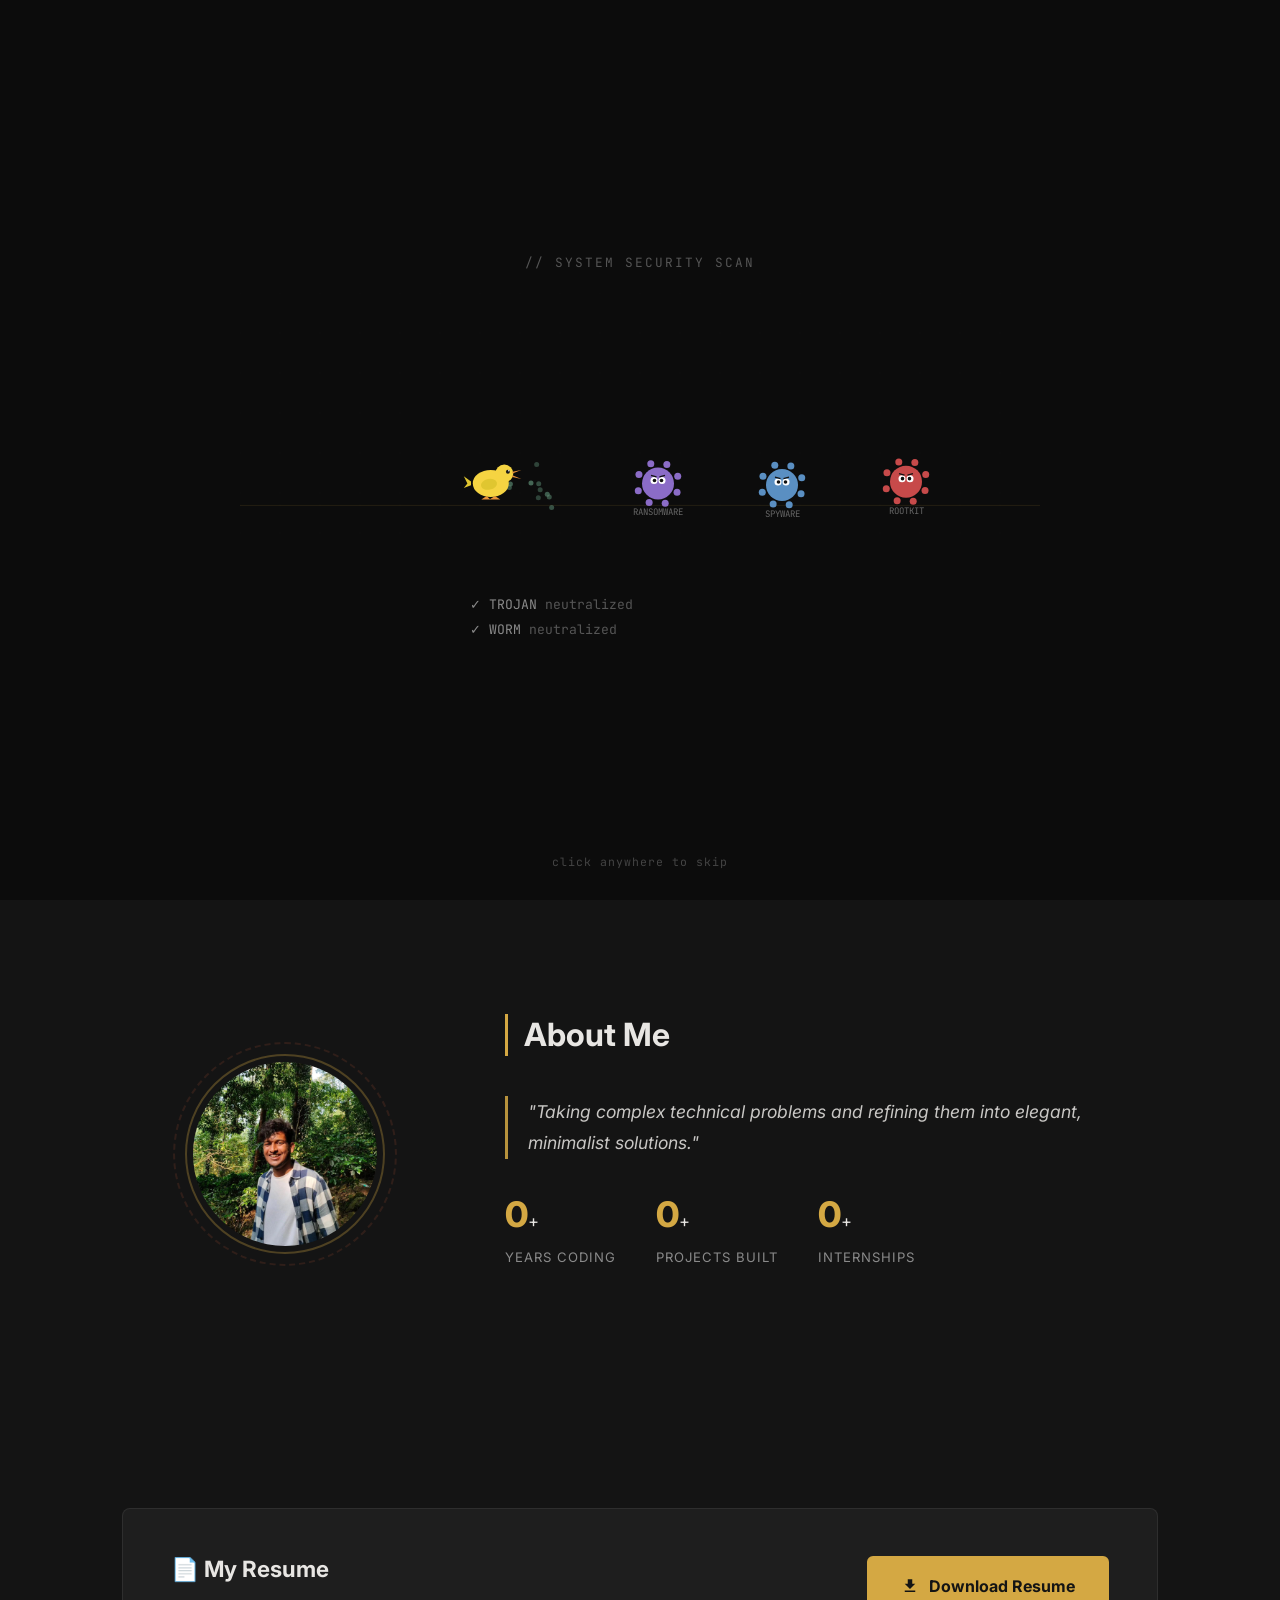
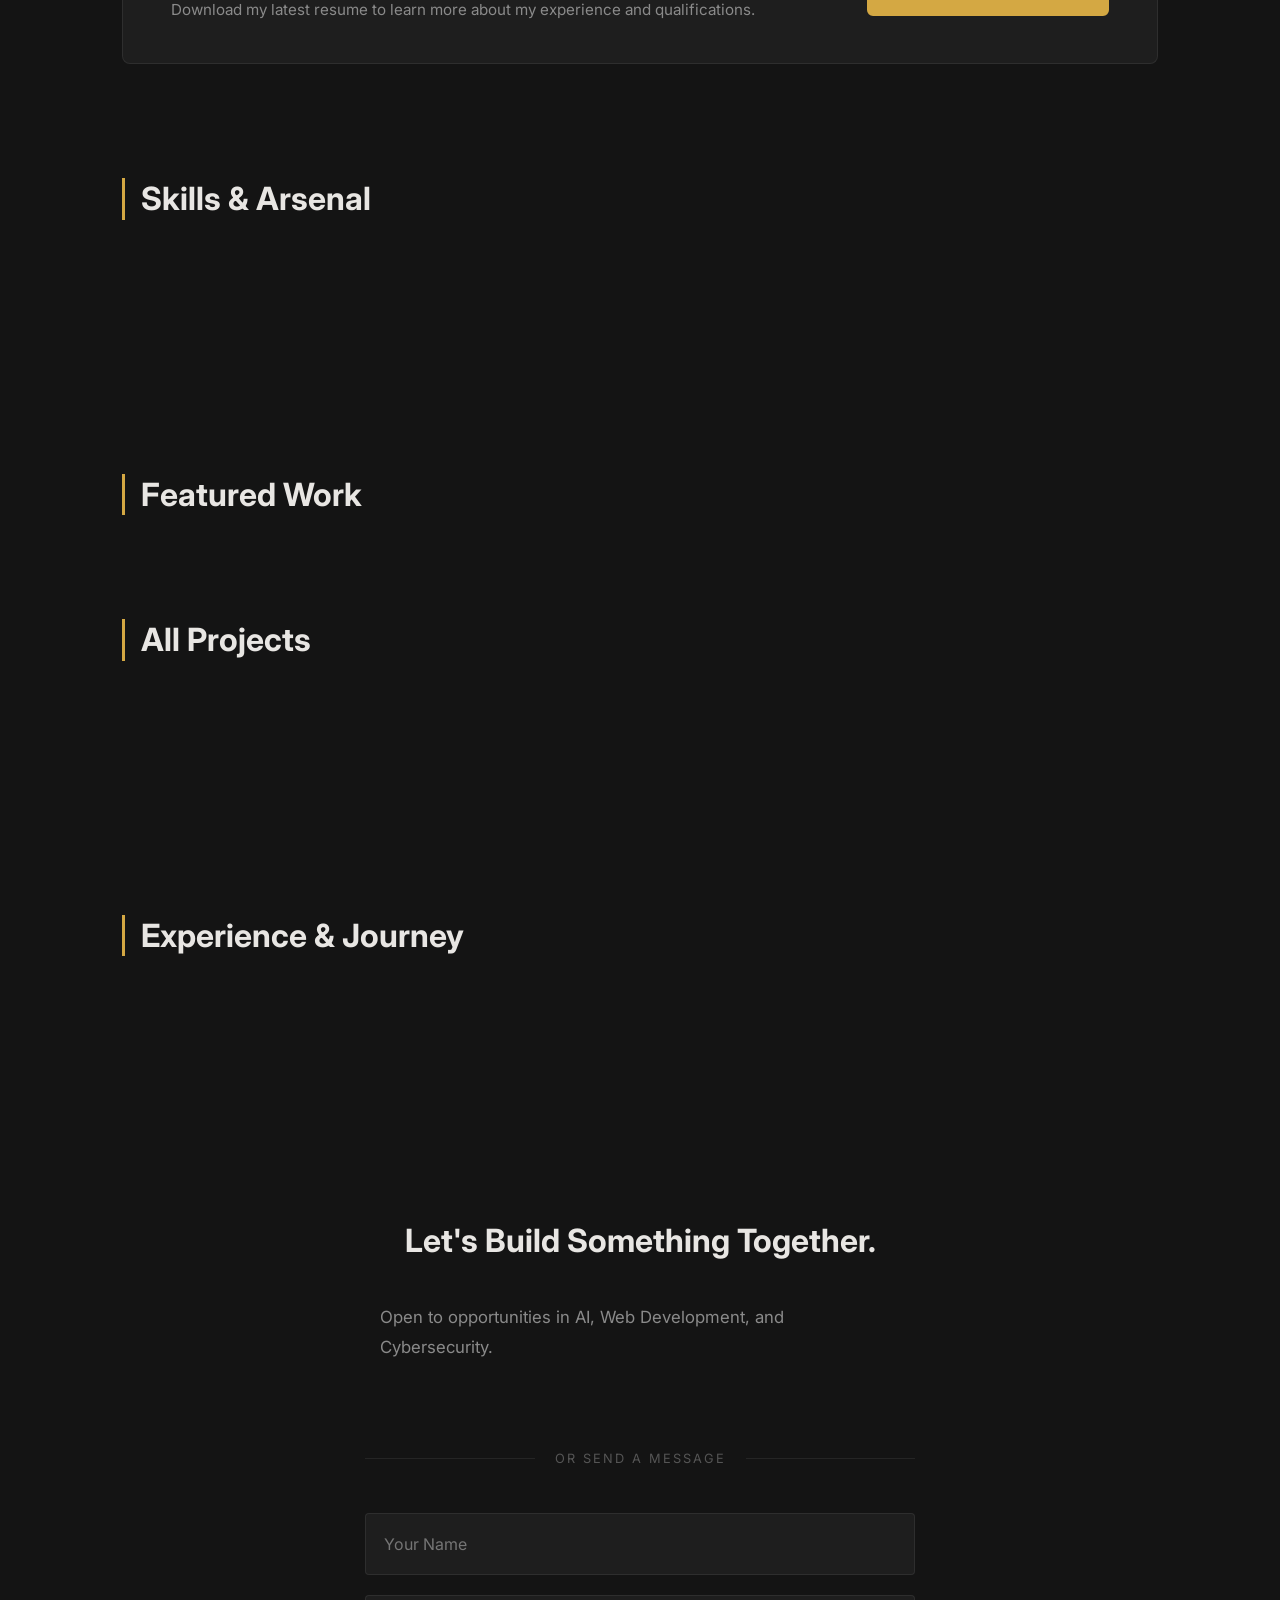
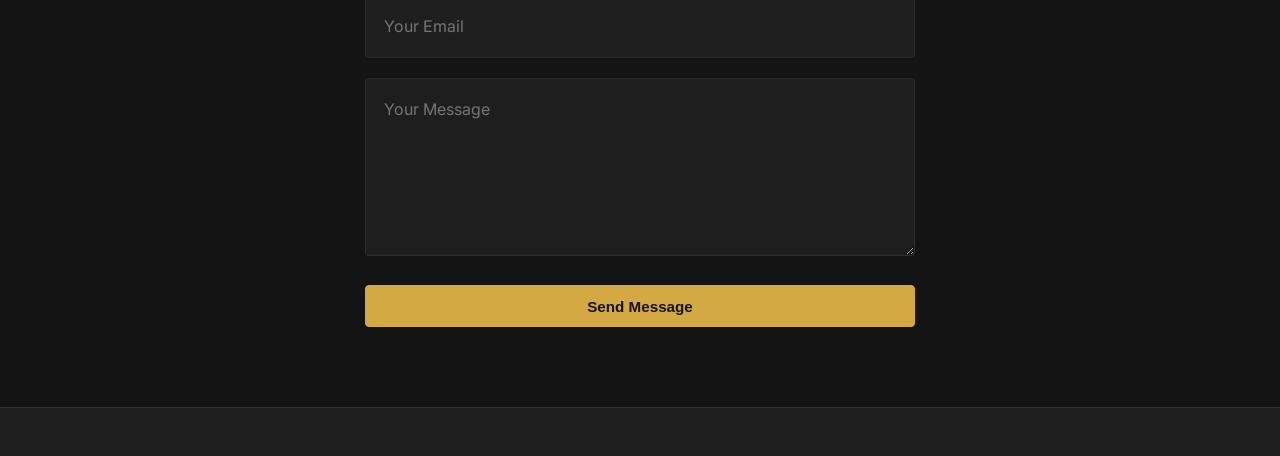
==== commit f1903625: "fix: contact form 404 - improve Netlify Forms detection and submission" ====
--- a/index.html
+++ b/index.html
@@ -149,8 +149,9 @@
       <div class="contact-links-grid" id="contact-links-grid"></div>
       <div class="contact-divider"><span>or send a message</span></div>
       <div class="contact-form-container">
-        <form id="contact-form" class="contact-form" name="contact" method="POST" data-netlify="true" action="/">
+        <form id="contact-form" class="contact-form" name="contact" method="POST" data-netlify="true" data-netlify-honeypot="bot-field">
           <input type="hidden" name="form-name" value="contact">
+          <p class="hidden" style="display:none;"><label>Don't fill this out: <input name="bot-field"></label></p>
           <div class="form-group"><input type="text" name="name" required placeholder="Your Name"></div>
           <div class="form-group"><input type="email" name="email" required placeholder="Your Email"></div>
           <div class="form-group"><textarea name="message" required placeholder="Your Message" rows="5"></textarea></div>
